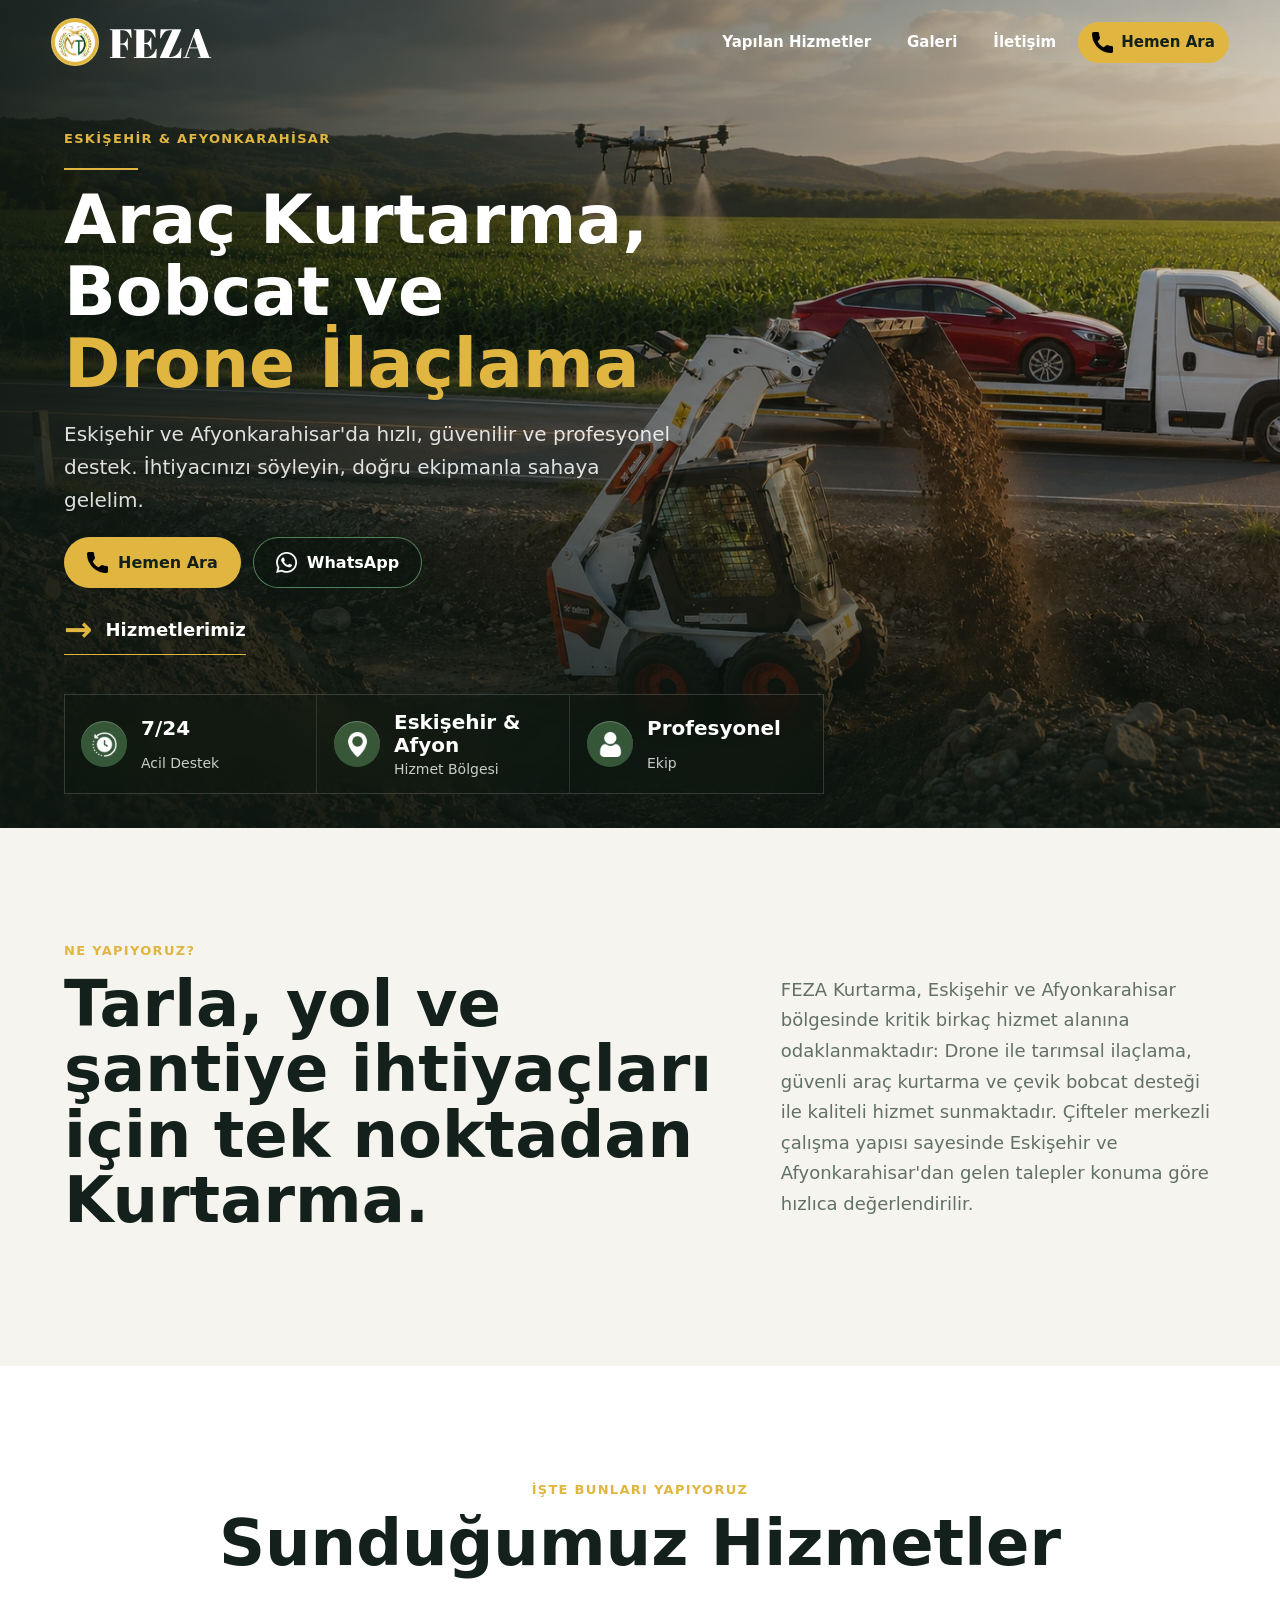
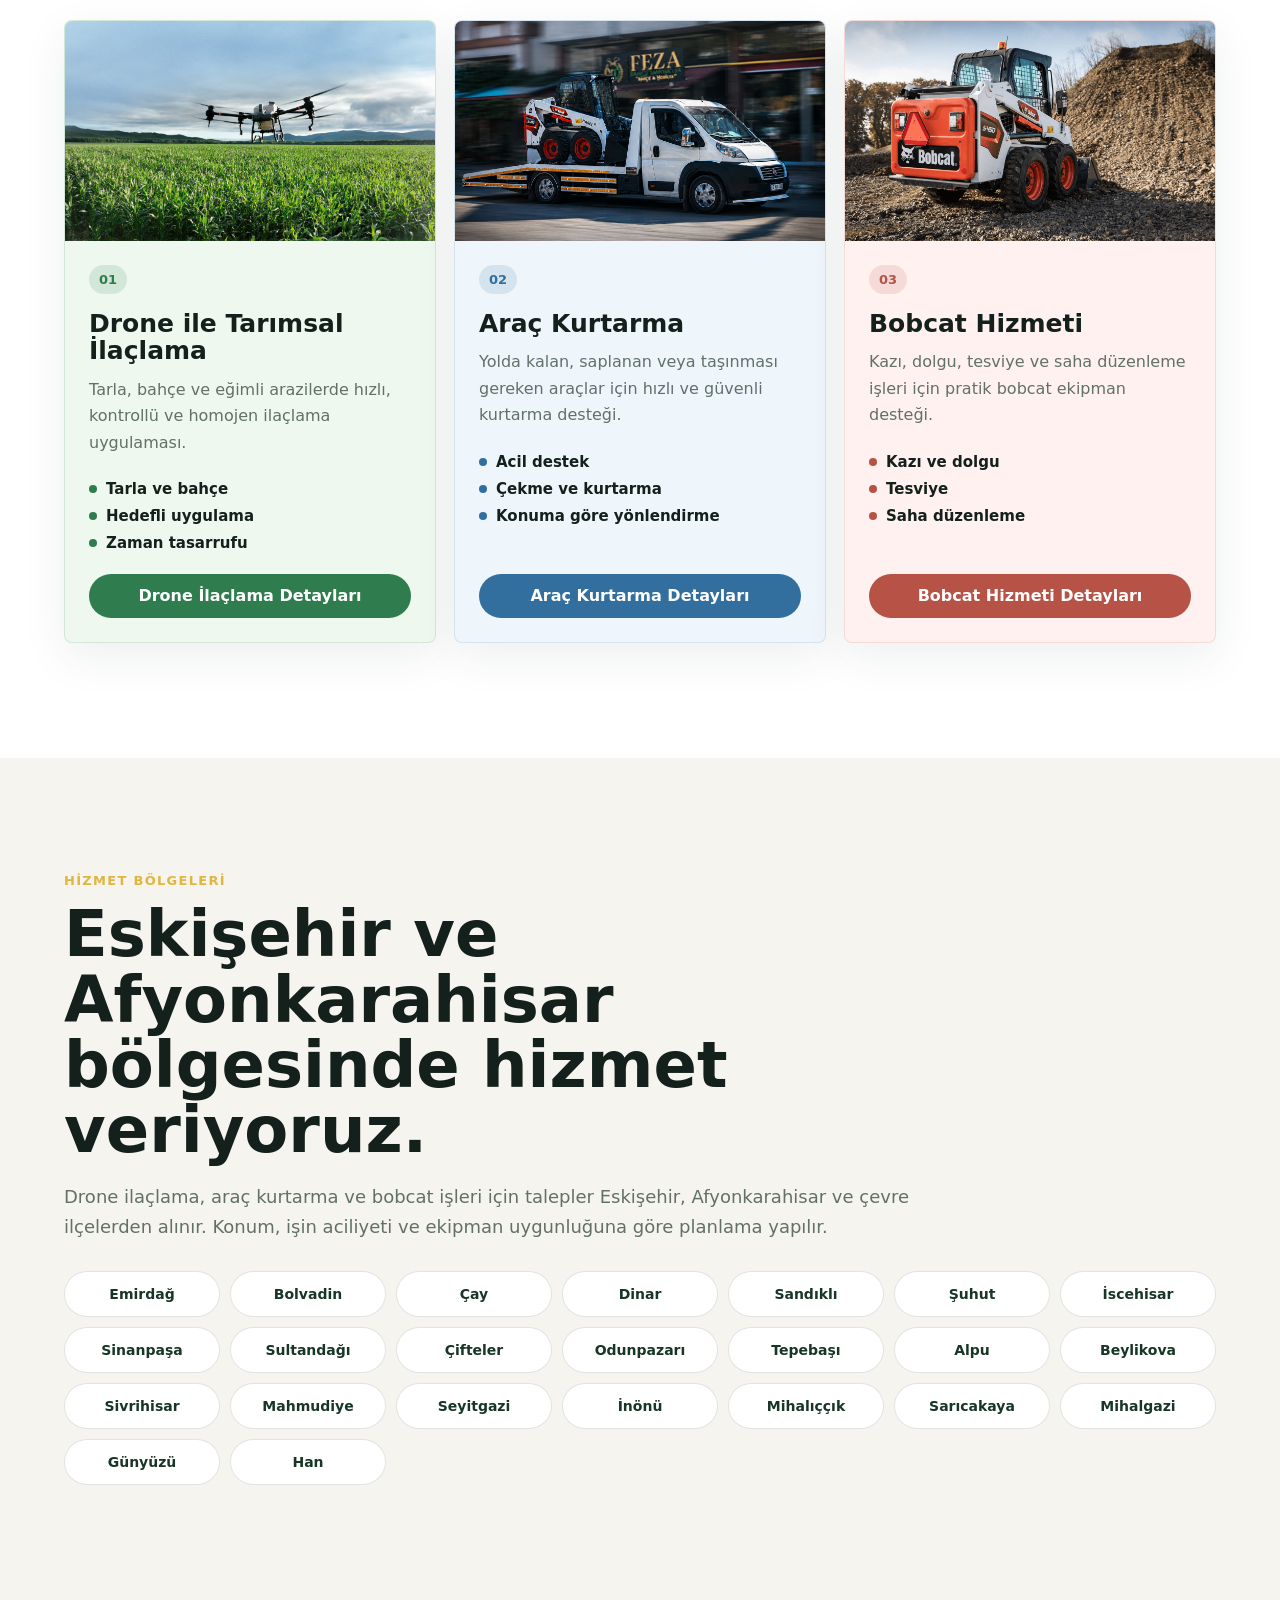
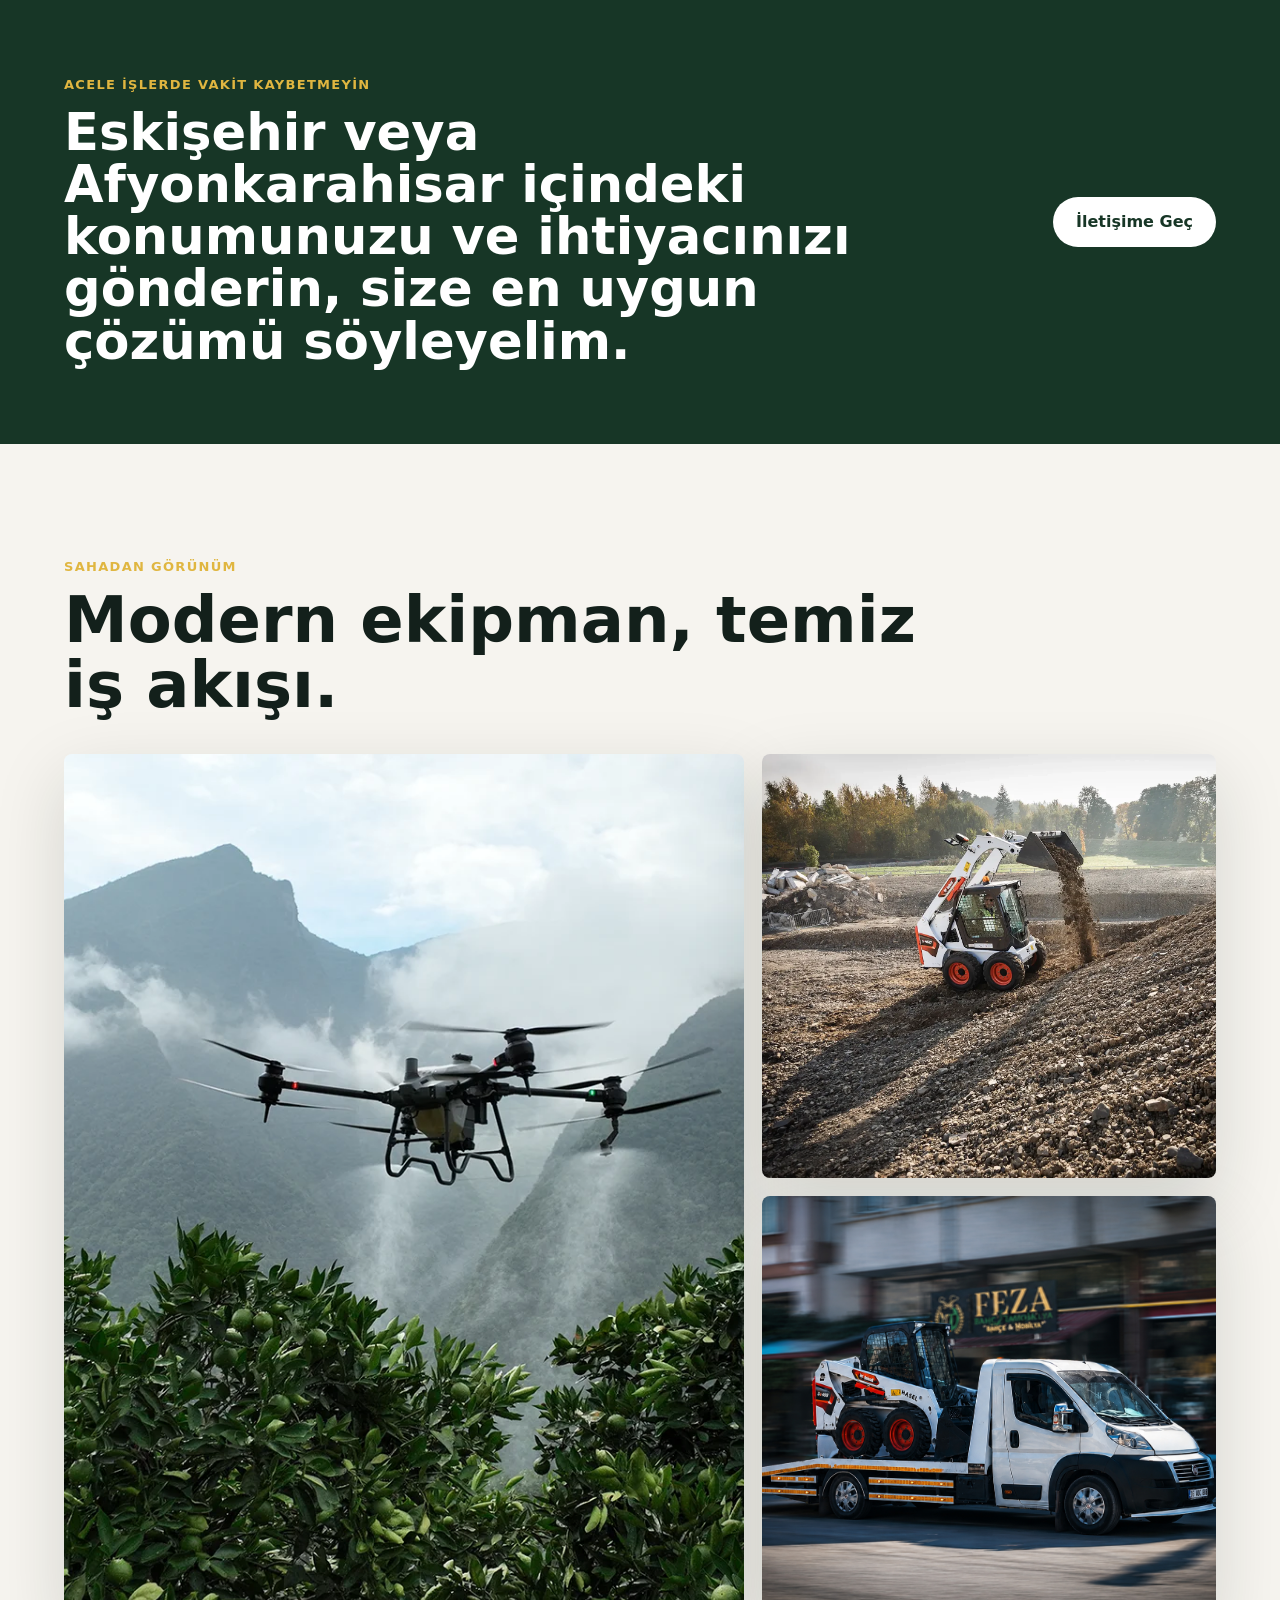
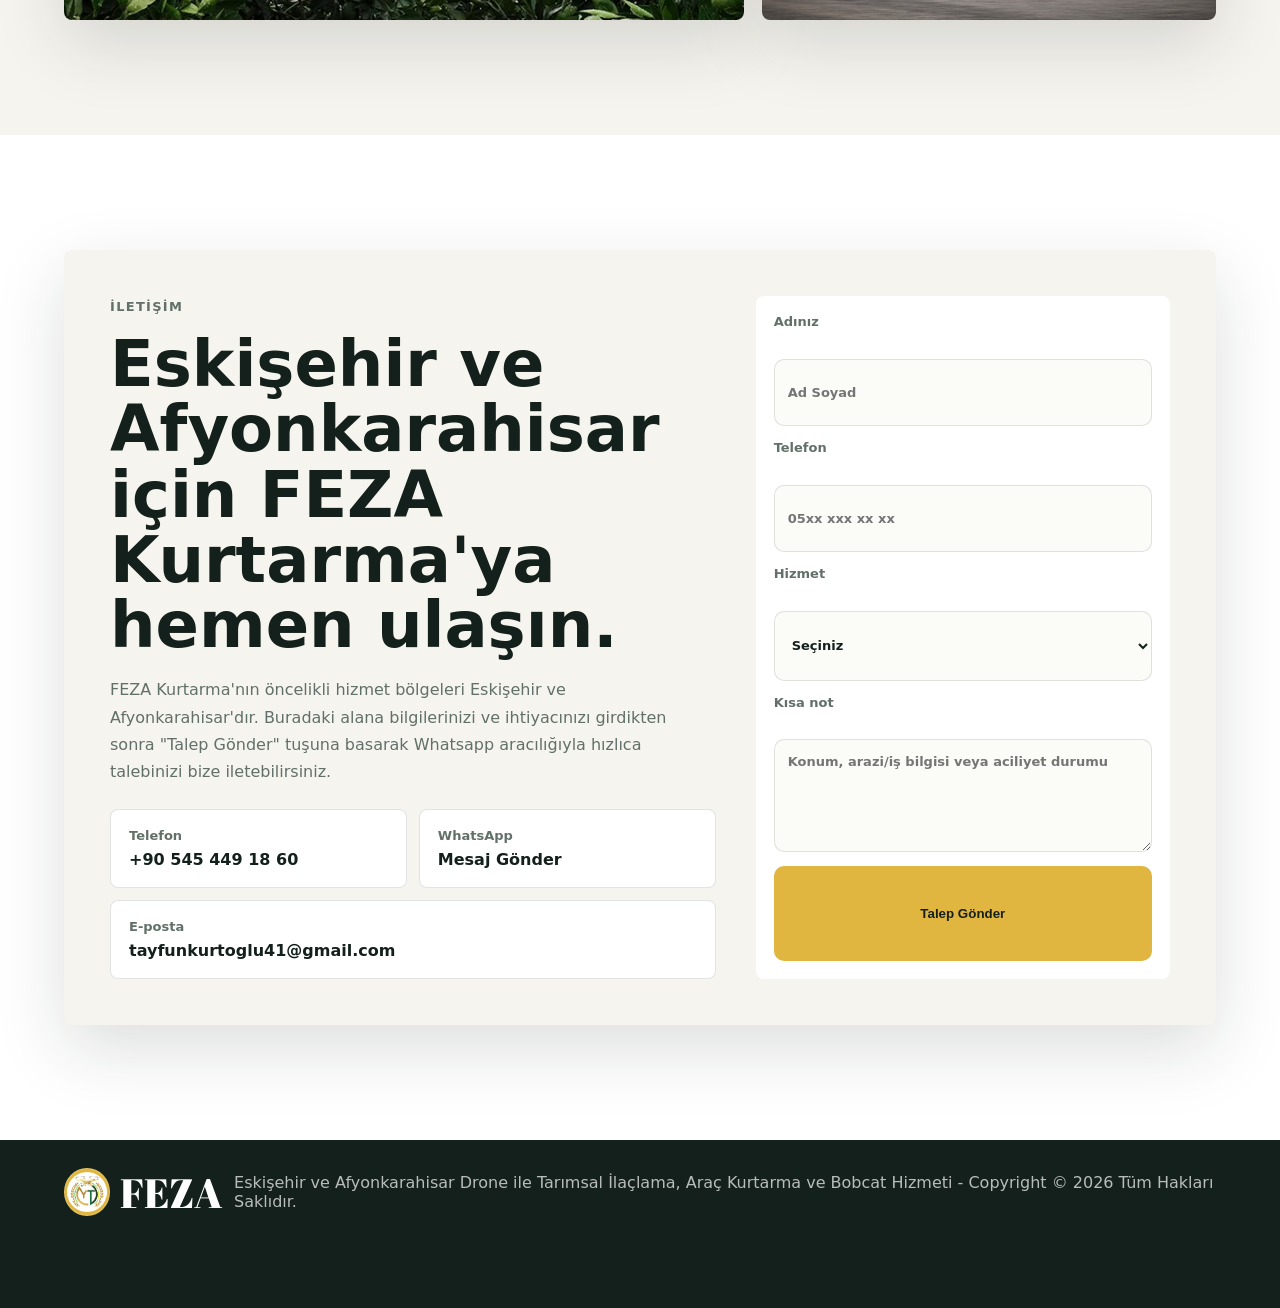
==== index.html @ f0cfa675 "V2" ====
<!DOCTYPE html>
<html lang="tr">
<head>
  <meta charset="UTF-8">
  <meta name="viewport" content="width=device-width, initial-scale=1.0">
  <meta name="description" content="FEZA Kurtarma; Eskişehir ve Afyonkarahisar bölgesinde drone ile tarımsal ilaçlama, araç kurtarma ve bobcat hizmeti sunar.">
  <meta name="keywords" content="Eskişehir drone ilaçlama, Afyonkarahisar drone ilaçlama, Eskişehir araç kurtarma, Afyonkarahisar araç kurtarma, Eskişehir bobcat, Afyonkarahisar bobcat, Çifteler drone ilaçlama, FEZA Kurtarma">
  <title>FEZA Kurtarma | Eskişehir ve Afyonkarahisar Drone İlaçlama, Araç Kurtarma, Bobcat</title>
  <link rel="canonical" href="https://fezakurtarma.com/">
  <meta property="og:type" content="website">
  <meta property="og:title" content="FEZA Kurtarma | Eskişehir ve Afyonkarahisar Hizmetleri">
  <meta property="og:description" content="Eskişehir ve Afyonkarahisar bölgesinde drone ile tarımsal ilaçlama, araç kurtarma ve bobcat hizmeti.">
  <meta property="og:url" content="https://fezakurtarma.com/">
  <meta property="og:image" content="https://fezakurtarma.com/assets/images/banner.webp">
  <meta name="twitter:card" content="summary_large_image">
  <script type="application/ld+json">
    {
      "@context": "https://schema.org",
      "@type": "LocalBusiness",
      "name": "FEZA Kurtarma",
      "url": "https://fezakurtarma.com/",
      "logo": "https://fezakurtarma.com/assets/logo.png",
      "image": "https://fezakurtarma.com/assets/images/banner.webp",
      "telephone": "+905454491860",
      "email": "tayfunkurtoglu41@gmail.com",
      "priceRange": "$$",
      "areaServed": [
        "Eskişehir",
        "Afyonkarahisar",
        "Çifteler",
        "Odunpazarı",
        "Tepebaşı",
        "Alpu",
        "Beylikova",
        "Sivrihisar",
        "Mahmudiye",
        "Seyitgazi",
        "İnönü",
        "Mihalıççık",
        "Sarıcakaya",
        "Mihalgazi",
        "Günyüzü",
        "Han",
        "Afyonkarahisar Merkez",
        "Emirdağ",
        "Bolvadin",
        "Çay",
        "Dinar",
        "Sandıklı",
        "Şuhut",
        "İscehisar",
        "Sinanpaşa",
        "Sultandağı"
      ],
      "address": {
        "@type": "PostalAddress",
        "addressLocality": "Çifteler",
        "addressRegion": "Eskişehir",
        "addressCountry": "TR"
      },
      "description": "Eskişehir, Afyonkarahisar ve çevre ilçelerde drone ile tarımsal ilaçlama, araç kurtarma ve bobcat hizmetleri.",
      "hasOfferCatalog": {
        "@type": "OfferCatalog",
        "name": "FEZA Kurtarma Hizmetleri",
        "itemListElement": [
          {
            "@type": "Offer",
            "itemOffered": {
              "@type": "Service",
              "name": "Eskişehir ve Afyonkarahisar Drone ile Tarımsal İlaçlama",
              "url": "https://fezakurtarma.com/drone-ile-tarimsal-ilaclama.html"
            }
          },
          {
            "@type": "Offer",
            "itemOffered": {
              "@type": "Service",
              "name": "Eskişehir ve Afyonkarahisar Araç Kurtarma",
              "url": "https://fezakurtarma.com/arac-kurtarma.html"
            }
          },
          {
            "@type": "Offer",
            "itemOffered": {
              "@type": "Service",
              "name": "Eskişehir ve Afyonkarahisar Bobcat Hizmeti",
              "url": "https://fezakurtarma.com/bobcat-hizmeti.html"
            }
          }
        ]
      }
    }
  </script>
  <link rel="icon" type="image/png" href="assets/logo.png">
  <link rel="apple-touch-icon" href="assets/logo.png">
  <link rel="stylesheet" href="styles.css">
</head>
<body>
  <header class="site-header" id="top">
    <a class="brand" href="#top" aria-label="FEZA Kurtarma ana sayfa">
      <img class="brand-logo" src="assets/logo.png" alt="FEZA Kurtarma logo">
      <span>FEZA</span>
    </a>

    <button class="nav-toggle" type="button" aria-label="Menüyü aç" aria-expanded="false">
      <span></span>
      <span></span>
    </button>

    <nav class="site-nav" aria-label="Ana menü">
      <a href="#hizmetler">Yapılan Hizmetler</a>
      <a href="#galeri">Galeri</a>
      <a href="#iletisim">İletişim</a>
      <a class="nav-call" href="tel:+905454491860"><img class="button-icon" src="assets/icons/phone-dark.png" alt="">Hemen Ara</a>
    </nav>
  </header>

  <main>
    <section class="hero">
      <div class="hero-media" aria-hidden="true">
        <picture>
          <source srcset="assets/images/banner-mobile.webp" media="(max-width: 820px)">
          <img src="assets/images/banner.webp" alt="" fetchpriority="high">
        </picture>
      </div>
      <div class="hero-overlay"></div>
      <div class="hero-content">
        <p class="eyebrow">Eskişehir & Afyonkarahisar</p>
        <h1>Araç Kurtarma, <br>Bobcat ve</br> <span class="hero-feza">Drone İlaçlama</span></h1>
        <p class="hero-copy">Eskişehir ve Afyonkarahisar'da hızlı, güvenilir ve profesyonel destek. İhtiyacınızı söyleyin, doğru ekipmanla sahaya gelelim.</p>
        <div class="hero-actions">
          <a class="button primary" href="tel:+905454491860"><img class="button-icon" src="assets/icons/phone-dark.png" alt="">Hemen Ara</a>
          <a class="button whatsapp" href="https://wa.me/905454491860" target="_blank" rel="noopener"><img class="button-icon" src="assets/icons/whatsapp-light.png" alt="">WhatsApp</a>
        </div>
        <a class="hero-service-link" href="#hizmetler">Hizmetlerimiz</a>
      </div>
      <div class="hero-strip" aria-label="Öne çıkan bilgiler">
        <div>
          <span class="stat-icon"><img src="assets/icons/support-24-light.png" alt=""></span>
          <strong>7/24</strong>
          <span>Acil Destek</span>
        </div>
        <div>
          <span class="stat-icon"><img src="assets/icons/location-pin-light.png" alt=""></span>
          <strong>Eskişehir & Afyon</strong>
          <span>Hizmet Bölgesi</span>
        </div>
        <div>
          <span class="stat-icon"><img src="assets/icons/team-light.png" alt=""></span>
          <strong>Profesyonel</strong>
          <span>Ekip</span>
        </div>
      </div>
    </section>

    <section class="intro section-pad">
      <div class="section-heading">
        <p class="eyebrow">Ne yapıyoruz?</p>
        <h2>Tarla, yol ve şantiye ihtiyaçları için tek noktadan Kurtarma.</h2>
      </div>
      <p>FEZA Kurtarma, Eskişehir ve Afyonkarahisar bölgesinde kritik birkaç hizmet alanına odaklanmaktadır: Drone ile tarımsal ilaçlama, güvenli araç kurtarma ve çevik bobcat desteği ile kaliteli hizmet sunmaktadır. Çifteler merkezli çalışma yapısı sayesinde Eskişehir ve Afyonkarahisar'dan gelen talepler konuma göre hızlıca değerlendirilir.</p>
    </section>

    <section class="services section-pad" id="hizmetler">
      <div class="section-heading centered">
        <p class="eyebrow">İşte Bunları Yapıyoruz</p>
        <h2>Sunduğumuz Hizmetler</h2>
      </div>

      <div class="service-grid">
        <a class="service-card service-card--drone reveal" href="drone-ile-tarimsal-ilaclama.html">
          <img src="assets/images/Drone-1.jpeg" alt="Eskişehir drone ile tarımsal ilaçlama hizmeti" loading="lazy">
          <div class="service-content">
            <span class="service-number">01</span>
            <h3>Drone ile Tarımsal İlaçlama</h3>
            <p>Tarla, bahçe ve eğimli arazilerde hızlı, kontrollü ve homojen ilaçlama uygulaması.</p>
            <div class="service-points">
              <span>Tarla ve bahçe</span>
              <span>Hedefli uygulama</span>
              <span>Zaman tasarrufu</span>
            </div>
            <span class="service-link">Drone İlaçlama Detayları</span>
          </div>
        </a>

        <a class="service-card service-card--recovery reveal" href="arac-kurtarma.html">
          <img src="assets/images/arac-kurtarma-servisi.jpg" alt="Eskişehir araç kurtarma hizmeti" loading="lazy">
          <div class="service-content">
            <span class="service-number">02</span>
            <h3>Araç Kurtarma</h3>
            <p>Yolda kalan, saplanan veya taşınması gereken araçlar için hızlı ve güvenli kurtarma desteği.</p>
            <div class="service-points">
              <span>Acil destek</span>
              <span>Çekme ve kurtarma</span>
              <span>Konuma göre yönlendirme</span>
            </div>
            <span class="service-link">Araç Kurtarma Detayları</span>
          </div>
        </a>

        <a class="service-card service-card--bobcat reveal" href="bobcat-hizmeti.html">
          <img src="assets/images/bobcat-1.webp" alt="Eskişehir bobcat hizmeti" loading="lazy">
          <div class="service-content">
            <span class="service-number">03</span>
            <h3>Bobcat Hizmeti</h3>
            <p>Kazı, dolgu, tesviye ve saha düzenleme işleri için pratik bobcat ekipman desteği.</p>
            <div class="service-points">
              <span>Kazı ve dolgu</span>
              <span>Tesviye</span>
              <span>Saha düzenleme</span>
            </div>
            <span class="service-link">Bobcat Hizmeti Detayları</span>
          </div>
        </a>
      </div>
    </section>

    <section class="districts section-pad" id="hizmet-bolgesi">
      <div class="section-heading">
        <p class="eyebrow">Hizmet Bölgeleri</p>
        <h2>Eskişehir ve Afyonkarahisar bölgesinde hizmet veriyoruz.</h2>
      </div>
      <p class="districts-copy">Drone ilaçlama, araç kurtarma ve bobcat işleri için talepler Eskişehir, Afyonkarahisar ve çevre ilçelerden alınır. Konum, işin aciliyeti ve ekipman uygunluğuna göre planlama yapılır.</p>
      <div class="district-grid" aria-label="Eskişehir ve Afyonkarahisar hizmet verilen bölgeler">
        <span>Emirdağ</span>
        <span>Bolvadin</span>
        <span>Çay</span>
        <span>Dinar</span>
        <span>Sandıklı</span>
        <span>Şuhut</span>
        <span>İscehisar</span>
        <span>Sinanpaşa</span>
        <span>Sultandağı</span>
        <span>Çifteler</span>
        <span>Odunpazarı</span>
        <span>Tepebaşı</span>
        <span>Alpu</span>
        <span>Beylikova</span>
        <span>Sivrihisar</span>
        <span>Mahmudiye</span>
        <span>Seyitgazi</span>
        <span>İnönü</span>
        <span>Mihalıççık</span>
        <span>Sarıcakaya</span>
        <span>Mihalgazi</span>
        <span>Günyüzü</span>
        <span>Han</span>
      </div>
    </section>

    <section class="cta-band">
      <div>
        <p class="eyebrow">Acele işlerde vakit kaybetmeyin</p>
        <h2>Eskişehir veya Afyonkarahisar içindeki konumunuzu ve ihtiyacınızı gönderin, size en uygun çözümü söyleyelim.</h2>
      </div>
      <a class="button light" href="#iletisim">İletişime Geç</a>
    </section>

    <section class="gallery section-pad" id="galeri">
      <div class="section-heading">
        <p class="eyebrow">Sahadan görünüm</p>
        <h2>Modern ekipman, temiz iş akışı.</h2>
      </div>
      <div class="gallery-grid">
        <img class="tall reveal" src="assets/images/Drone-3.webp" alt="Eskişehir tarım alanında drone ile görüntüleme" loading="lazy">
        <img class="reveal" src="assets/images/bobcat-2.webp" alt="Eskişehir bobcat iş makinesi" loading="lazy">
        <img class="reveal" src="assets/images/arac-kurtarma-servisi.jpg" alt="Eskişehir araç kurtarma için güçlü Kurtarma aracı" loading="lazy">
      </div>
    </section>

    <section class="contact section-pad" id="iletisim">
      <div class="contact-card">
        <div class="contact-info">
          <p class="eyebrow">İletişim</p>
          <h2>Eskişehir ve Afyonkarahisar için FEZA Kurtarma'ya hemen ulaşın.</h2>
          <p>FEZA Kurtarma'nın öncelikli hizmet bölgeleri Eskişehir ve Afyonkarahisar'dır. Buradaki alana bilgilerinizi ve ihtiyacınızı girdikten sonra "Talep Gönder" tuşuna basarak Whatsapp aracılığıyla hızlıca talebinizi bize iletebilirsiniz.</p>
          <div class="contact-list">
            <a href="tel:+905454491860">
              <span>Telefon</span>
              +90 545 449 18 60
            </a>
            <a href="https://wa.me/905454491860" target="_blank" rel="noopener">
              <span>WhatsApp</span>
              Mesaj Gönder
            </a>
            <a href="mailto:tayfunkurtoglu41@gmail.com">
              <span>E-posta</span>
              tayfunkurtoglu41@gmail.com
            </a>
          </div>
        </div>

        <form class="quote-form" id="quoteForm">
          <label>
            Adınız
            <input type="text" name="name" placeholder="Ad Soyad" required>
          </label>
          <label>
            Telefon
            <input type="tel" name="phone" placeholder="05xx xxx xx xx" required>
          </label>
          <label>
            Hizmet
            <select name="service" required>
              <option value="">Seçiniz</option>
              <option>Drone ile tarımsal ilaçlama</option>
              <option>Araç kurtarma</option>
              <option>Bobcat hizmeti</option>
            </select>
          </label>
          <label>
            Kısa not
            <textarea name="message" rows="4" placeholder="Konum, arazi/iş bilgisi veya aciliyet durumu"></textarea>
          </label>
          <button class="button primary full" type="submit">Talep Gönder</button>
        </form>
      </div>
    </section>
  </main>

  <footer class="site-footer">
    <a class="brand" href="#top">
      <img class="brand-logo" src="assets/logo.png" alt="FEZA Kurtarma logo">
      <span>FEZA</span>
    </a>
    <p>Eskişehir ve Afyonkarahisar Drone ile Tarımsal İlaçlama, Araç Kurtarma ve Bobcat Hizmeti - Copyright © 2026 Tüm Hakları Saklıdır.</p>
  </footer>

  <div class="mobile-actions" aria-label="Hızlı iletişim">
    <a href="tel:+905454491860"><img class="button-icon" src="assets/icons/phone-dark.png" alt="">Ara</a>
    <a href="https://wa.me/905454491860" target="_blank" rel="noopener"><img class="button-icon" src="assets/icons/whatsapp-light.png" alt="">WhatsApp</a>
  </div>

  <script src="script.js"></script>
</body>
</html>
---- styles.css ----
@import url("https://fonts.googleapis.com/css2?family=Abril+Fatface&display=swap");

:root {
  --ink: #13201b;
  --muted: #617068;
  --paper: #f6f4ef;
  --surface: #ffffff;
  --field: #315a3d;
  --field-dark: #173626;
  --signal: #e0b640;
  --clay: #b25b3f;
  --line: rgba(19, 32, 27, 0.12);
  --shadow: 0 24px 70px rgba(18, 31, 26, 0.15);
}

* {
  box-sizing: border-box;
}

html {
  scroll-behavior: smooth;
}

body {
  margin: 0;
  font-family: Inter, ui-sans-serif, system-ui, -apple-system, BlinkMacSystemFont, "Segoe UI", sans-serif;
  color: var(--ink);
  background: var(--paper);
}

img {
  display: block;
  max-width: 100%;
}

a {
  color: inherit;
  text-decoration: none;
}

.site-header {
  position: fixed;
  z-index: 20;
  top: 0;
  left: 0;
  right: 0;
  display: flex;
  align-items: center;
  justify-content: space-between;
  gap: 20px;
  padding: 18px clamp(18px, 4vw, 56px);
  color: #fff;
  transition: background 0.25s ease, box-shadow 0.25s ease, padding 0.25s ease;
}

.site-header.scrolled {
  padding-block: 12px;
  background: rgba(19, 32, 27, 0.92);
  box-shadow: 0 12px 40px rgba(0, 0, 0, 0.18);
  backdrop-filter: blur(16px);
}

.brand {
  display: inline-flex;
  align-items: center;
  gap: 10px;
  letter-spacing: 0;
}

.brand > span {
  font-family: "Abril Fatface", Georgia, serif;
  font-size: clamp(41px, 2.2vw, 30px);
  font-weight: 400;
  line-height: 1;
}

.brand-logo {
  display: block;
  width: 48px;
  height: 48px;
  border: 1px solid rgba(255, 255, 255, 0.18);
  border-radius: 50%;
  background: var(--signal);
  object-fit: contain;
  padding: 1px;
}

.site-nav {
  display: flex;
  align-items: center;
  gap: 8px;
}

.site-nav a {
  padding: 10px 14px;
  border-radius: 999px;
  font-size: 15px;
  font-weight: 700;
}

.site-nav a:hover {
  background: rgba(255, 255, 255, 0.16);
}

.nav-call {
  display: inline-flex;
  align-items: center;
  gap: 8px;
  background: var(--signal);
  color: var(--ink);
}

.nav-toggle {
  display: none;
  width: 44px;
  height: 44px;
  border: 0;
  border-radius: 50%;
  background: rgba(255, 255, 255, 0.16);
  color: #fff;
}

.nav-toggle span {
  display: block;
  width: 18px;
  height: 2px;
  margin: 5px auto;
  background: currentColor;
}

.hero {
  position: relative;
  min-height: 92vh;
  display: grid;
  align-items: end;
  padding: 120px clamp(18px, 5vw, 72px) 34px;
  overflow: hidden;
  color: #fff;
}

.hero-media,
.hero-overlay {
  position: absolute;
  inset: 0;
}

.hero-media picture,
.hero-media img {
  width: 100%;
  height: 100%;
}

.hero-media picture {
  display: block;
}

.hero-media img {
  object-fit: cover;
}

.hero-overlay {
  background:
    linear-gradient(90deg, rgba(12, 22, 17, 0.88), rgba(12, 22, 17, 0.42) 54%, rgba(12, 22, 17, 0.18)),
    linear-gradient(0deg, rgba(12, 22, 17, 0.75), transparent 48%);
}

.hero-content {
  position: relative;
  z-index: 2;
  max-width: 860px;
  padding-bottom: 28px;
}

.hero-content .eyebrow::after {
  content: "";
  display: block;
  width: 74px;
  height: 2px;
  margin-top: 22px;
  background: var(--signal);
}

.eyebrow {
  margin: 0 0 14px;
  color: var(--signal);
  font-size: 13px;
  font-weight: 900;
  letter-spacing: 0.1em;
  text-transform: uppercase;
}

h1,
h2,
h3,
p {
  margin-top: 0;
}

h1 {
  margin-bottom: 18px;
  font-size: clamp(36px, 5.6vw, 68px);
  line-height: 1.06;
  letter-spacing: 0;
}

.hero-feza {
  color: var(--signal);
}

h2 {
  margin-bottom: 18px;
  font-size: clamp(32px, 5vw, 64px);
  line-height: 1.02;
  letter-spacing: 0;
}

h3 {
  margin-bottom: 12px;
  font-size: 25px;
  line-height: 1.1;
}

.hero-copy {
  max-width: 620px;
  color: rgba(255, 255, 255, 0.86);
  font-size: clamp(17px, 1.8vw, 20px);
  line-height: 1.65;
}

.hero-actions,
.cta-band,
.contact-list,
.mobile-actions {
  display: flex;
  align-items: center;
  gap: 12px;
  flex-wrap: wrap;
}

.button {
  display: inline-flex;
  min-height: 50px;
  align-items: center;
  justify-content: center;
  gap: 10px;
  border: 1px solid transparent;
  border-radius: 999px;
  padding: 14px 22px;
  font-weight: 850;
  cursor: pointer;
}

.button-icon {
  width: 21px;
  height: 21px;
  flex: 0 0 auto;
  object-fit: contain;
}

.button.primary {
  background: var(--signal);
  color: var(--ink);
}

.button.ghost {
  border-color: rgba(255, 255, 255, 0.34);
  color: #fff;
}

.button.whatsapp {
  border-color: rgba(106, 166, 111, 0.75);
  background: rgba(8, 18, 14, 0.34);
  color: #fff;
}

.hero-service-link {
  display: inline-flex;
  align-items: center;
  gap: 13px;
  width: max-content;
  margin-top: 24px;
  padding-bottom: 8px;
  border-bottom: 1px solid var(--signal);
  color: #fff;
  font-size: 18px;
  font-weight: 750;
}

.hero-service-link::before {
  content: "→";
  color: var(--signal);
  font-size: 34px;
  line-height: 1;
}

.hero-service-link::after {
  content: none;
}

.button.light {
  background: #fff;
  color: var(--field-dark);
}

.button.full {
  width: 100%;
  border-radius: 10px;
}

.hero-strip {
  position: relative;
  z-index: 2;
  display: grid;
  grid-template-columns: repeat(3, minmax(0, 1fr));
  gap: 1px;
  max-width: 760px;
  background: rgba(10, 18, 15, 0.24);
  border: 1px solid rgba(255, 255, 255, 0.16);
  backdrop-filter: blur(16px) saturate(130%);
  -webkit-backdrop-filter: blur(16px) saturate(130%);
}

.hero-strip div {
  display: grid;
  grid-template-columns: auto 1fr;
  gap: 4px 14px;
  align-items: center;
  padding: 16px;
  background: rgba(13, 26, 20, 0.12);
  border-right: 1px solid rgba(255, 255, 255, 0.12);
}

.hero-strip div:last-child {
  border-right: 0;
}

.stat-icon {
  grid-row: span 2;
  display: grid;
  width: 46px;
  height: 46px;
  place-items: center;
  border-radius: 50%;
  background: rgba(75, 120, 76, 0.66);
  color: #fff;
  box-shadow: inset 0 1px 0 rgba(255, 255, 255, 0.24);
}

.stat-icon img {
  width: 25px;
  height: 25px;
  object-fit: contain;
}

.hero-strip strong,
.hero-strip span:not(.stat-icon) {
  display: block;
}

.hero-strip strong {
  font-size: 20px;
  line-height: 1.15;
}

.hero-strip span:not(.stat-icon) {
  color: rgba(255, 255, 255, 0.78);
  font-size: 14px;
}

.section-pad {
  padding: clamp(66px, 9vw, 120px) clamp(18px, 5vw, 72px);
}

.section-heading {
  max-width: 860px;
}

.section-heading.centered {
  margin-inline: auto;
  text-align: center;
}

.intro {
  display: grid;
  grid-template-columns: minmax(0, 1.2fr) minmax(260px, 0.8fr);
  gap: clamp(30px, 5vw, 72px);
  align-items: center;
}

.intro > p {
  margin-bottom: 0;
  color: var(--muted);
  font-size: 18px;
  line-height: 1.7;
}

.services {
  background: #fff;
}

.service-grid {
  display: grid;
  grid-template-columns: repeat(3, minmax(0, 1fr));
  gap: 18px;
  margin-top: 44px;
}

.service-card {
  --card-bg: #f5f7f0;
  --card-accent: #315a3d;
  --card-accent-soft: rgba(49, 90, 61, 0.12);
  display: grid;
  grid-template-rows: 220px 1fr;
  overflow: hidden;
  border: 1px solid var(--card-accent-soft);
  border-radius: 8px;
  background: var(--card-bg);
  box-shadow: 0 14px 44px rgba(28, 45, 38, 0.08);
  transition: transform 0.2s ease, box-shadow 0.2s ease;
}

.service-card:hover {
  transform: translateY(-5px);
  box-shadow: 0 22px 58px rgba(28, 45, 38, 0.14);
}

.service-card--drone {
  --card-bg: #eef8ef;
  --card-accent: #2f7d4f;
  --card-accent-soft: rgba(47, 125, 79, 0.14);
}

.service-card--recovery {
  --card-bg: #eef6fb;
  --card-accent: #326f9f;
  --card-accent-soft: rgba(50, 111, 159, 0.14);
}

.service-card--bobcat {
  --card-bg: #fff1ef;
  --card-accent: #b65246;
  --card-accent-soft: rgba(182, 82, 70, 0.14);
}

.service-card img {
  width: 100%;
  height: 100%;
  object-fit: cover;
}

.service-content {
  display: flex;
  flex-direction: column;
  min-height: 100%;
  padding: 24px;
}

.service-number {
  width: max-content;
  margin-bottom: 16px;
  padding: 7px 10px;
  border-radius: 999px;
  background: var(--card-accent-soft);
  color: var(--card-accent);
  font-size: 13px;
  font-weight: 900;
}

.service-card p {
  color: var(--muted);
  line-height: 1.65;
}

.service-points {
  display: grid;
  gap: 9px;
  margin: 8px 0 22px;
}

.service-points span {
  display: flex;
  align-items: center;
  gap: 9px;
  color: var(--ink);
  font-size: 15px;
  font-weight: 750;
}

.service-points span::before {
  content: "";
  width: 8px;
  height: 8px;
  flex: 0 0 8px;
  border-radius: 50%;
  background: var(--card-accent);
}

.service-link {
  display: inline-flex;
  max-width: 100%;
  align-items: center;
  justify-content: center;
  margin-top: auto;
  padding: 12px 16px;
  border-radius: 999px;
  background: var(--card-accent);
  color: #fff;
  font-weight: 850;
  line-height: 1.25;
  text-align: center;
}

.districts {
  background: var(--paper);
}

.districts-copy {
  max-width: 920px;
  color: var(--muted);
  font-size: 18px;
  line-height: 1.7;
}

.district-grid {
  display: grid;
  grid-template-columns: repeat(7, minmax(0, 1fr));
  gap: 10px;
  margin-top: 28px;
}

.district-grid span {
  display: grid;
  min-height: 46px;
  place-items: center;
  border: 1px solid var(--line);
  border-radius: 999px;
  background: #fff;
  color: var(--field-dark);
  font-size: 14px;
  font-weight: 850;
  text-align: center;
}

.detail-page {
  background: #fff;
}

.detail-hero {
  position: relative;
  min-height: 62vh;
  display: grid;
  align-items: end;
  padding: 140px clamp(18px, 5vw, 72px) 64px;
  overflow: hidden;
  color: #fff;
}

.detail-hero img,
.detail-hero::after {
  position: absolute;
  inset: 0;
}

.detail-hero img {
  width: 100%;
  height: 100%;
  object-fit: cover;
}

.detail-hero::after {
  content: "";
  background:
    linear-gradient(90deg, rgba(12, 22, 17, 0.86), rgba(12, 22, 17, 0.38)),
    linear-gradient(0deg, rgba(12, 22, 17, 0.78), transparent 55%);
}

.detail-hero-content {
  position: relative;
  z-index: 1;
  max-width: 860px;
}

.detail-hero h1 {
  font-size: clamp(42px, 7vw, 92px);
}

.detail-hero p {
  max-width: 720px;
  color: rgba(255, 255, 255, 0.84);
  font-size: clamp(18px, 2.2vw, 23px);
  line-height: 1.55;
}

.detail-content {
  display: grid;
  grid-template-columns: minmax(0, 0.8fr) minmax(280px, 0.36fr);
  gap: clamp(28px, 5vw, 72px);
  max-width: 1180px;
  margin: 0 auto;
}

.detail-main {
  display: grid;
  gap: 26px;
}

.detail-block {
  padding-bottom: 24px;
  border-bottom: 1px solid var(--line);
}

.detail-block h2 {
  font-size: clamp(28px, 4vw, 46px);
}

.detail-block p,
.detail-block li {
  color: var(--muted);
  font-size: 17px;
  line-height: 1.75;
}

.detail-block ul {
  display: grid;
  gap: 10px;
  padding-left: 22px;
}

.detail-aside {
  height: max-content;
  padding: 24px;
  border-radius: 8px;
  background: var(--paper);
  box-shadow: var(--shadow);
}

.detail-aside h2 {
  font-size: 28px;
}

.detail-aside p {
  color: var(--muted);
  line-height: 1.65;
}

.cta-band {
  justify-content: space-between;
  padding: clamp(44px, 6vw, 78px) clamp(18px, 5vw, 72px);
  background: var(--field-dark);
  color: #fff;
}

.cta-band div {
  max-width: 820px;
}

.cta-band h2 {
  margin-bottom: 0;
  font-size: clamp(28px, 4vw, 52px);
}

.gallery-grid {
  display: grid;
  grid-template-columns: 1.2fr 0.8fr;
  grid-template-rows: repeat(2, minmax(220px, 1fr));
  gap: 18px;
  margin-top: 36px;
}

.gallery-grid img {
  width: 100%;
  height: 100%;
  min-height: 260px;
  object-fit: cover;
  border-radius: 8px;
  box-shadow: var(--shadow);
}

.gallery-grid .tall {
  grid-row: span 2;
}

.contact {
  background: #fff;
}

.contact-card {
  display: grid;
  grid-template-columns: minmax(0, 0.95fr) minmax(320px, 0.65fr);
  gap: 40px;
  max-width: 1180px;
  margin: 0 auto;
  padding: clamp(24px, 4vw, 46px);
  border-radius: 8px;
  background: var(--paper);
  box-shadow: var(--shadow);
}

.contact-info p {
  color: var(--muted);
  line-height: 1.7;
}

.contact-list {
  align-items: stretch;
  margin-top: 24px;
}

.contact-list a {
  flex: 1 1 180px;
  padding: 18px;
  border: 1px solid var(--line);
  border-radius: 8px;
  background: #fff;
  font-weight: 850;
}

.contact-list span {
  display: block;
  margin-bottom: 7px;
  color: var(--muted);
  font-size: 13px;
  font-weight: 800;
}

.quote-form {
  display: grid;
  gap: 14px;
  padding: 18px;
  border-radius: 8px;
  background: #fff;
}

.quote-form label {
  display: grid;
  gap: 7px;
  color: var(--muted);
  font-size: 13px;
  font-weight: 800;
}

.quote-form input,
.quote-form select,
.quote-form textarea {
  width: 100%;
  border: 1px solid var(--line);
  border-radius: 10px;
  padding: 14px 13px;
  color: var(--ink);
  background: #fbfbf8;
  font: inherit;
}

.quote-form textarea {
  resize: vertical;
}

.site-footer {
  display: flex;
  align-items: center;
  justify-content: space-between;
  gap: 20px;
  padding: 28px clamp(18px, 5vw, 72px) 92px;
  background: var(--ink);
  color: #fff;
}

.site-footer p {
  margin: 0;
  color: rgba(255, 255, 255, 0.7);
}

.mobile-actions {
  display: none;
}

.reveal {
  opacity: 0;
  transform: translateY(20px);
  transition: opacity 0.55s ease, transform 0.55s ease;
}

.reveal.visible {
  opacity: 1;
  transform: translateY(0);
}

@media (max-width: 820px) {
  body {
    padding-bottom: 68px;
  }

  .site-header {
    padding: 14px 18px;
  }

  .nav-toggle {
    display: block;
  }

  .site-nav {
    position: absolute;
    top: 68px;
    left: 18px;
    right: 18px;
    display: none;
    padding: 12px;
    border-radius: 8px;
    background: rgba(19, 32, 27, 0.96);
    box-shadow: var(--shadow);
  }

  .site-nav.open {
    display: grid;
  }

  .site-nav a {
    border-radius: 8px;
  }

  .hero {
    min-height: 88vh;
    padding: 104px 18px 18px;
  }

  .hero-overlay {
    background:
      linear-gradient(0deg, rgba(12, 22, 17, 0.9), rgba(12, 22, 17, 0.26)),
      linear-gradient(90deg, rgba(12, 22, 17, 0.78), rgba(12, 22, 17, 0.28));
  }

  .hero-content {
    padding-bottom: 18px;
  }

  .hero-content h1 {
    margin-bottom: 24px;
    font-size: 36px;
    line-height: 1.12;
  }

  .hero-copy {
    max-width: 390px;
    font-size: 19px;
    line-height: 1.72;
  }

  .hero-actions {
    display: grid;
    align-items: stretch;
    justify-content: start;
    width: min(58vw, 220px);
    gap: 12px;
    margin-top: 28px;
  }

  .hero-actions .button {
    width: 100%;
    max-width: none;
    min-height: 52px;
    font-size: 17px;
  }

  .hero-service-link {
    margin-top: 24px;
  }

  .hero-strip {
    grid-template-columns: repeat(3, minmax(0, 1fr));
    width: 100%;
    max-width: none;
    margin-top: 26px;
  }

  .hero-strip div {
    grid-template-columns: 1fr;
    grid-template-rows: 42px minmax(38px, auto) auto;
    justify-items: center;
    gap: 8px;
    padding: 14px 8px;
    align-content: start;
    text-align: center;
  }

  .stat-icon {
    grid-row: auto;
    width: 42px;
    height: 42px;
  }

  .stat-icon img {
    width: 24px;
    height: 24px;
  }

  .hero-strip strong {
    font-size: 16px;
    min-height: 38px;
    display: flex;
    align-items: center;
    justify-content: center;
  }

  .hero-strip span {
    font-size: 13px;
  }

  .intro,
  .contact-card {
    grid-template-columns: 1fr;
  }

  .service-grid {
    grid-template-columns: 1fr;
  }

  .district-grid {
    grid-template-columns: repeat(2, minmax(0, 1fr));
  }

  .service-card {
    grid-template-rows: 210px 1fr;
  }

  .service-content {
    padding: 20px;
  }

  .gallery-grid {
    grid-template-columns: 1fr;
    grid-template-rows: none;
  }

  .detail-content {
    grid-template-columns: 1fr;
  }

  .detail-hero {
    min-height: 58vh;
    padding: 118px 18px 48px;
  }

  .gallery-grid .tall {
    grid-row: auto;
  }

  .cta-band {
    align-items: flex-start;
  }

  .site-footer {
    display: grid;
    padding-bottom: 100px;
  }

  .mobile-actions {
    position: fixed;
    z-index: 30;
    left: 12px;
    right: 12px;
    bottom: 12px;
    display: grid;
    grid-template-columns: 1fr 1fr;
    gap: 10px;
  }

  .mobile-actions a {
    display: inline-flex;
    align-items: center;
    justify-content: center;
    gap: 9px;
    min-height: 52px;
    border-radius: 999px;
    background: var(--signal);
    color: var(--ink);
    box-shadow: 0 16px 40px rgba(0, 0, 0, 0.22);
    font-weight: 900;
  }

  .mobile-actions a:last-child {
    background: var(--field);
    color: #fff;
  }
}

@media (max-width: 460px) {
  .section-pad {
    padding-block: 58px;
  }

  h1 {
    font-size: 44px;
  }

  h2 {
    font-size: 34px;
  }

  .hero-copy {
    font-size: 16px;
  }

  .contact-card {
    padding: 18px;
  }

  .district-grid {
    grid-template-columns: 1fr;
  }
}
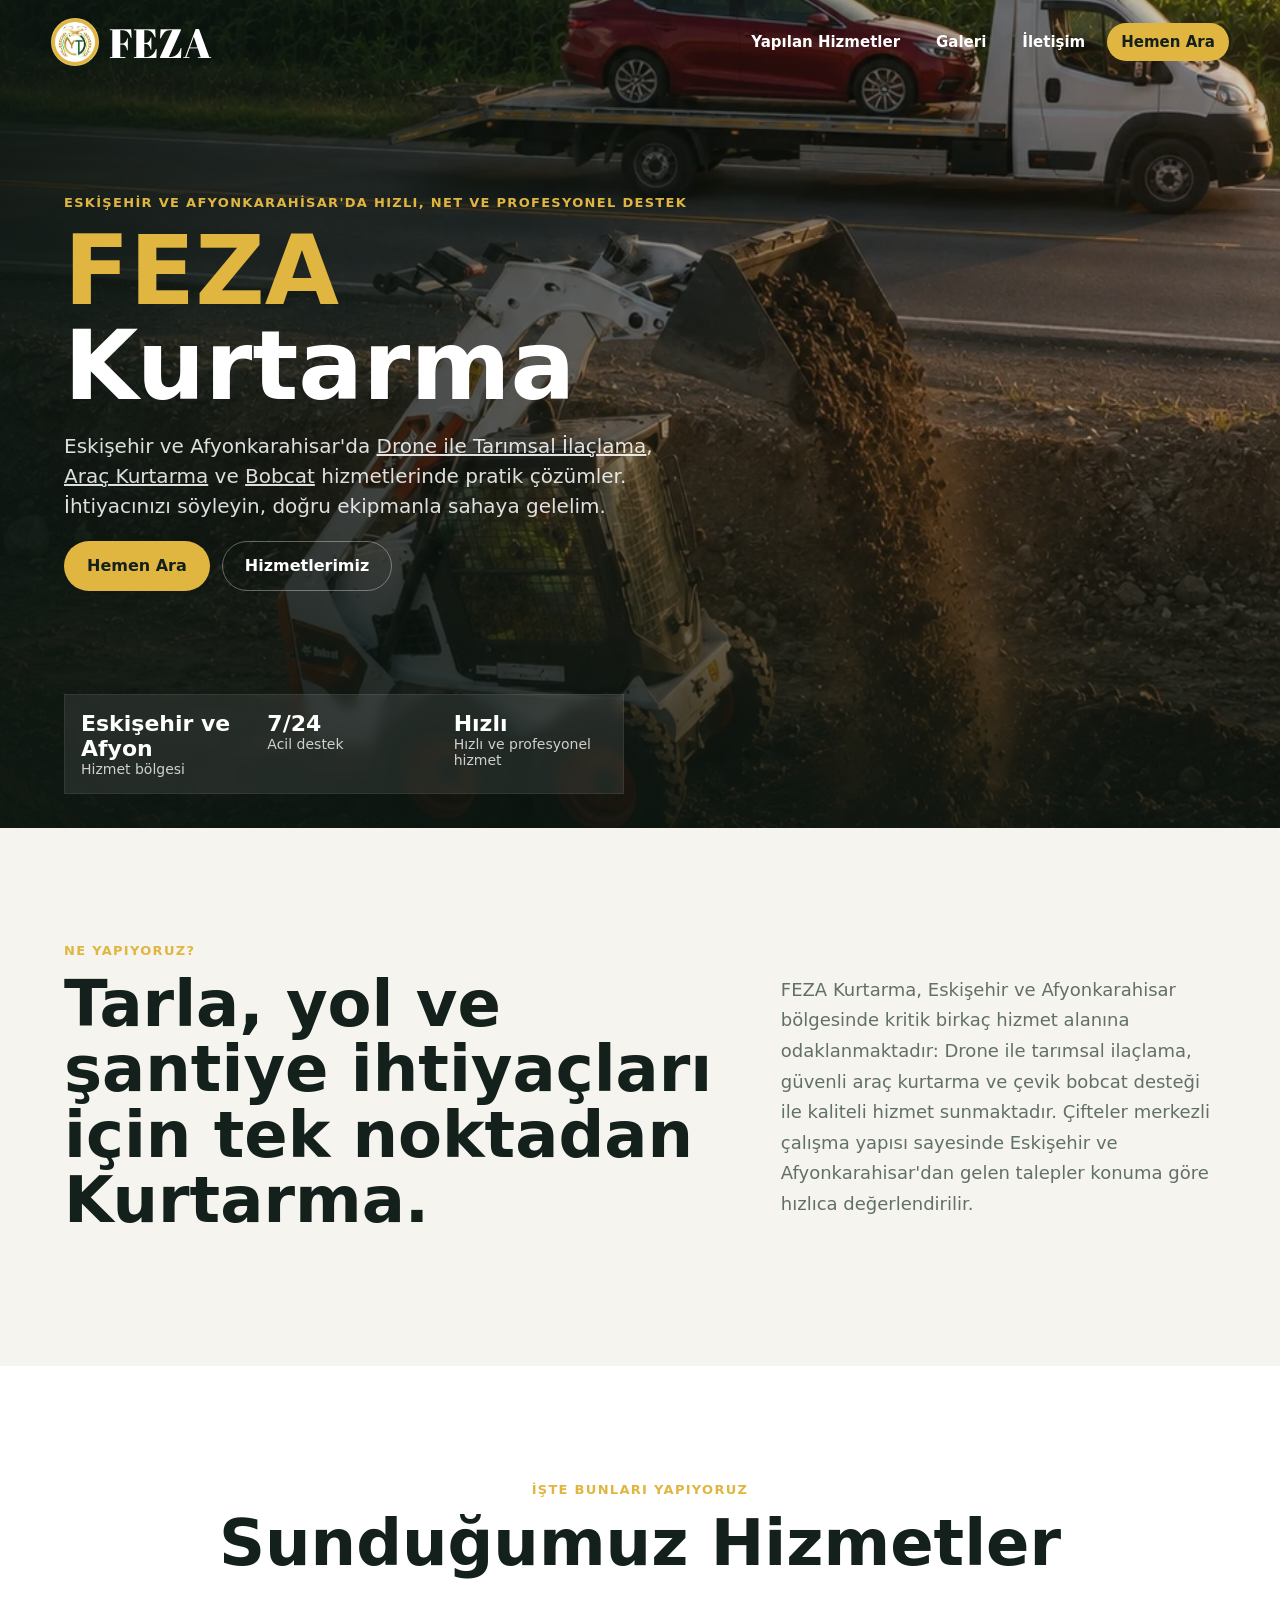
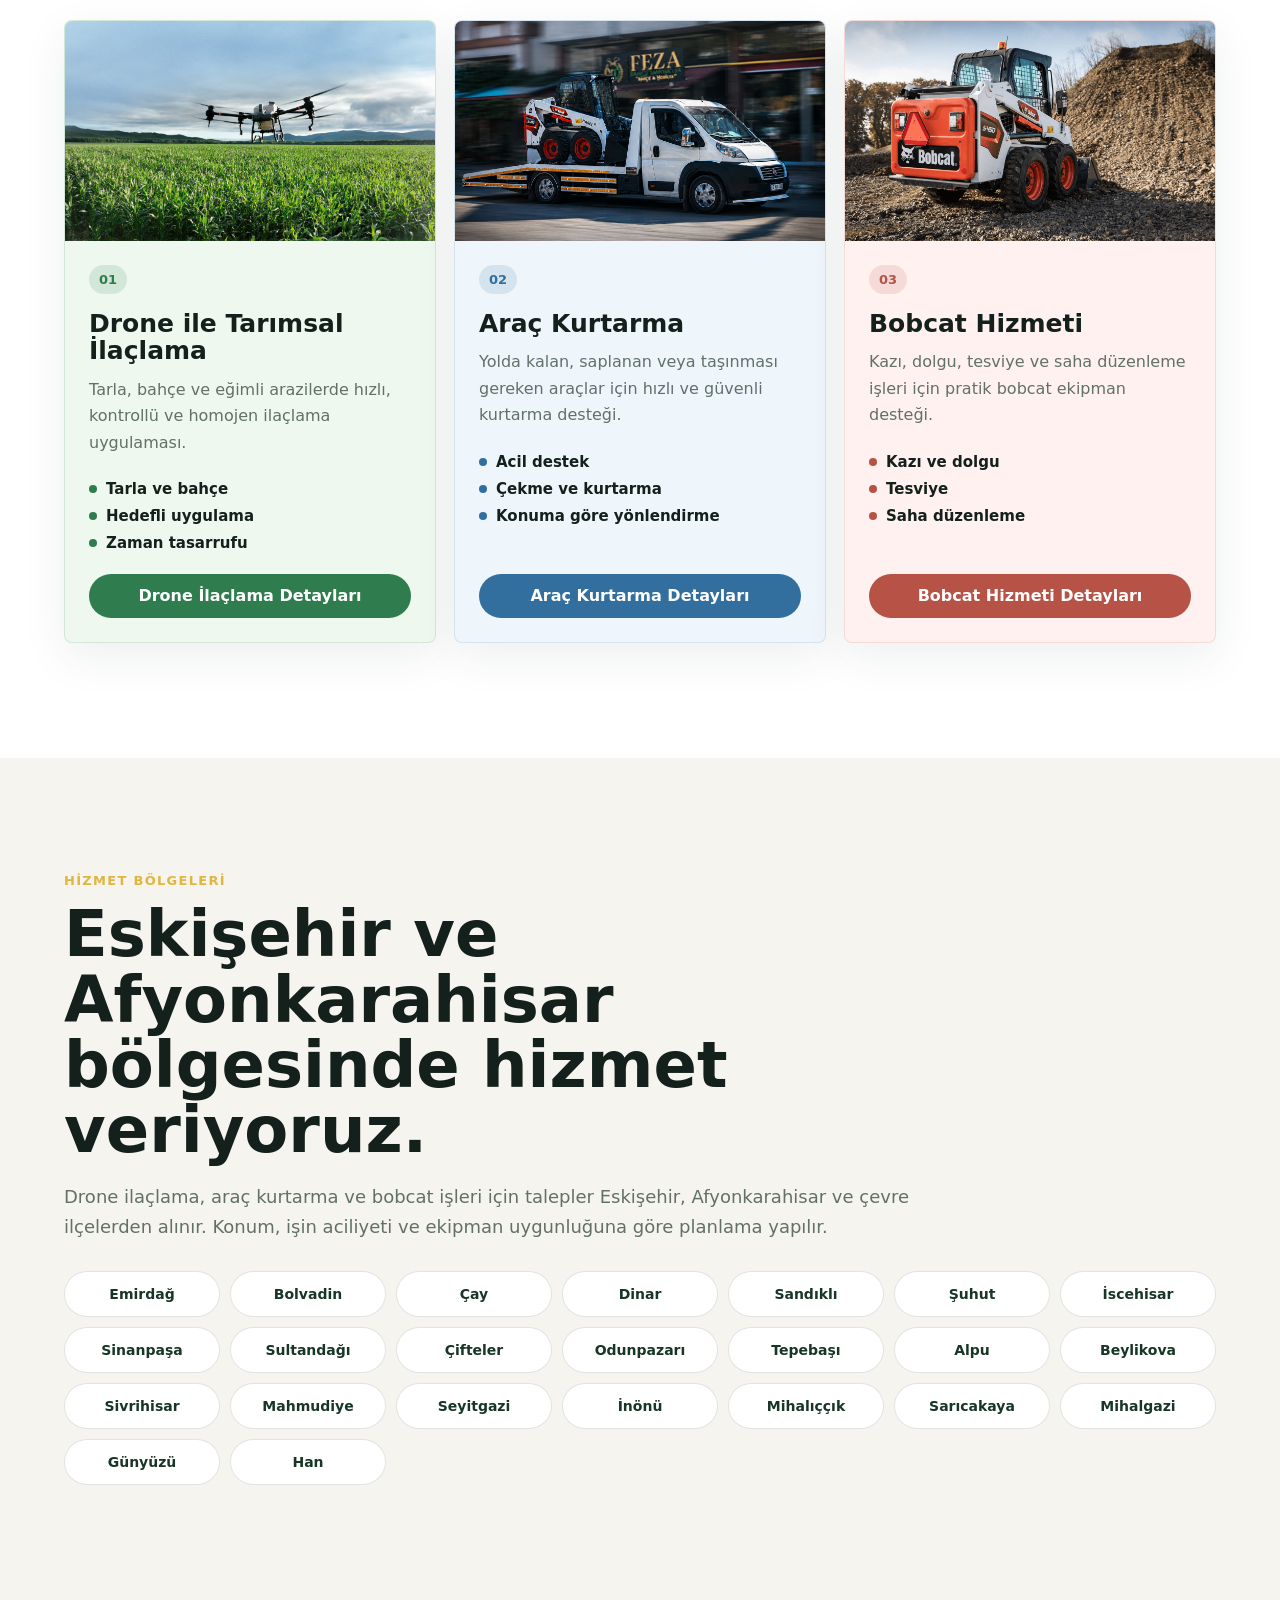
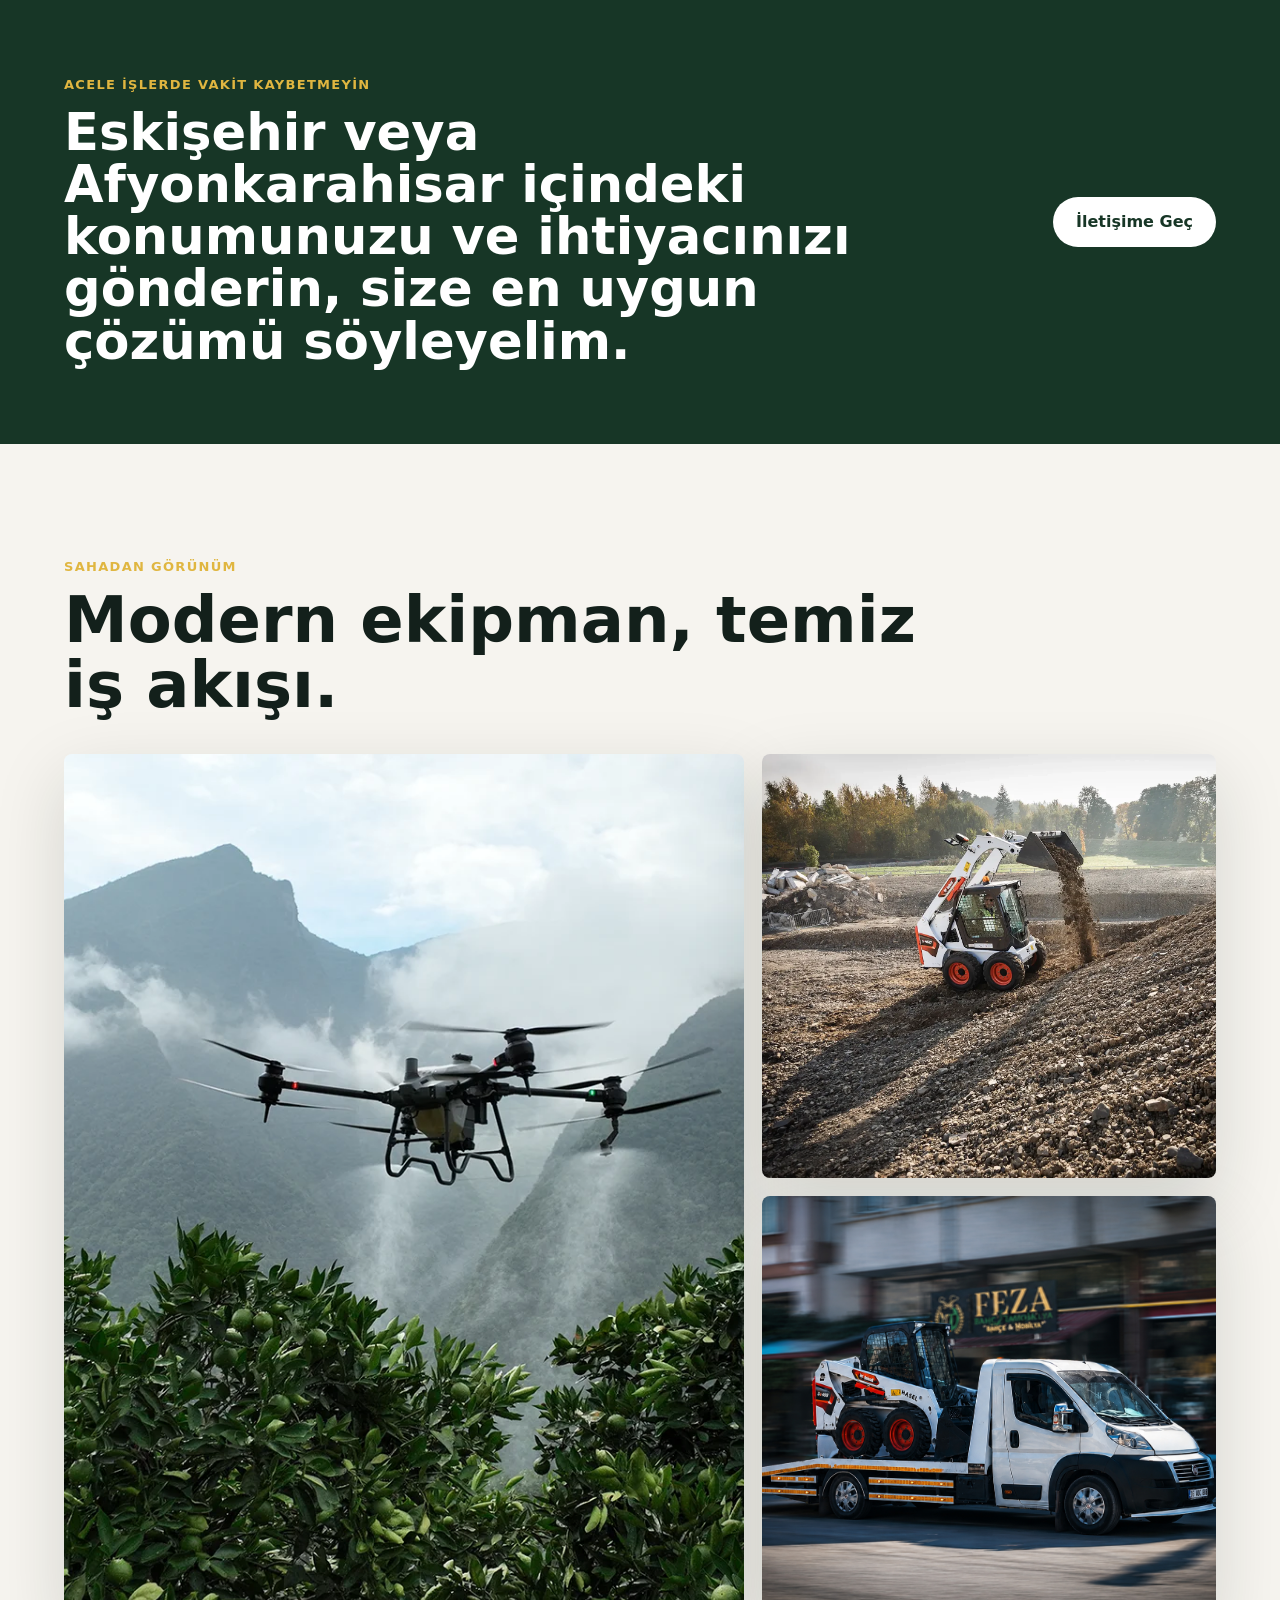
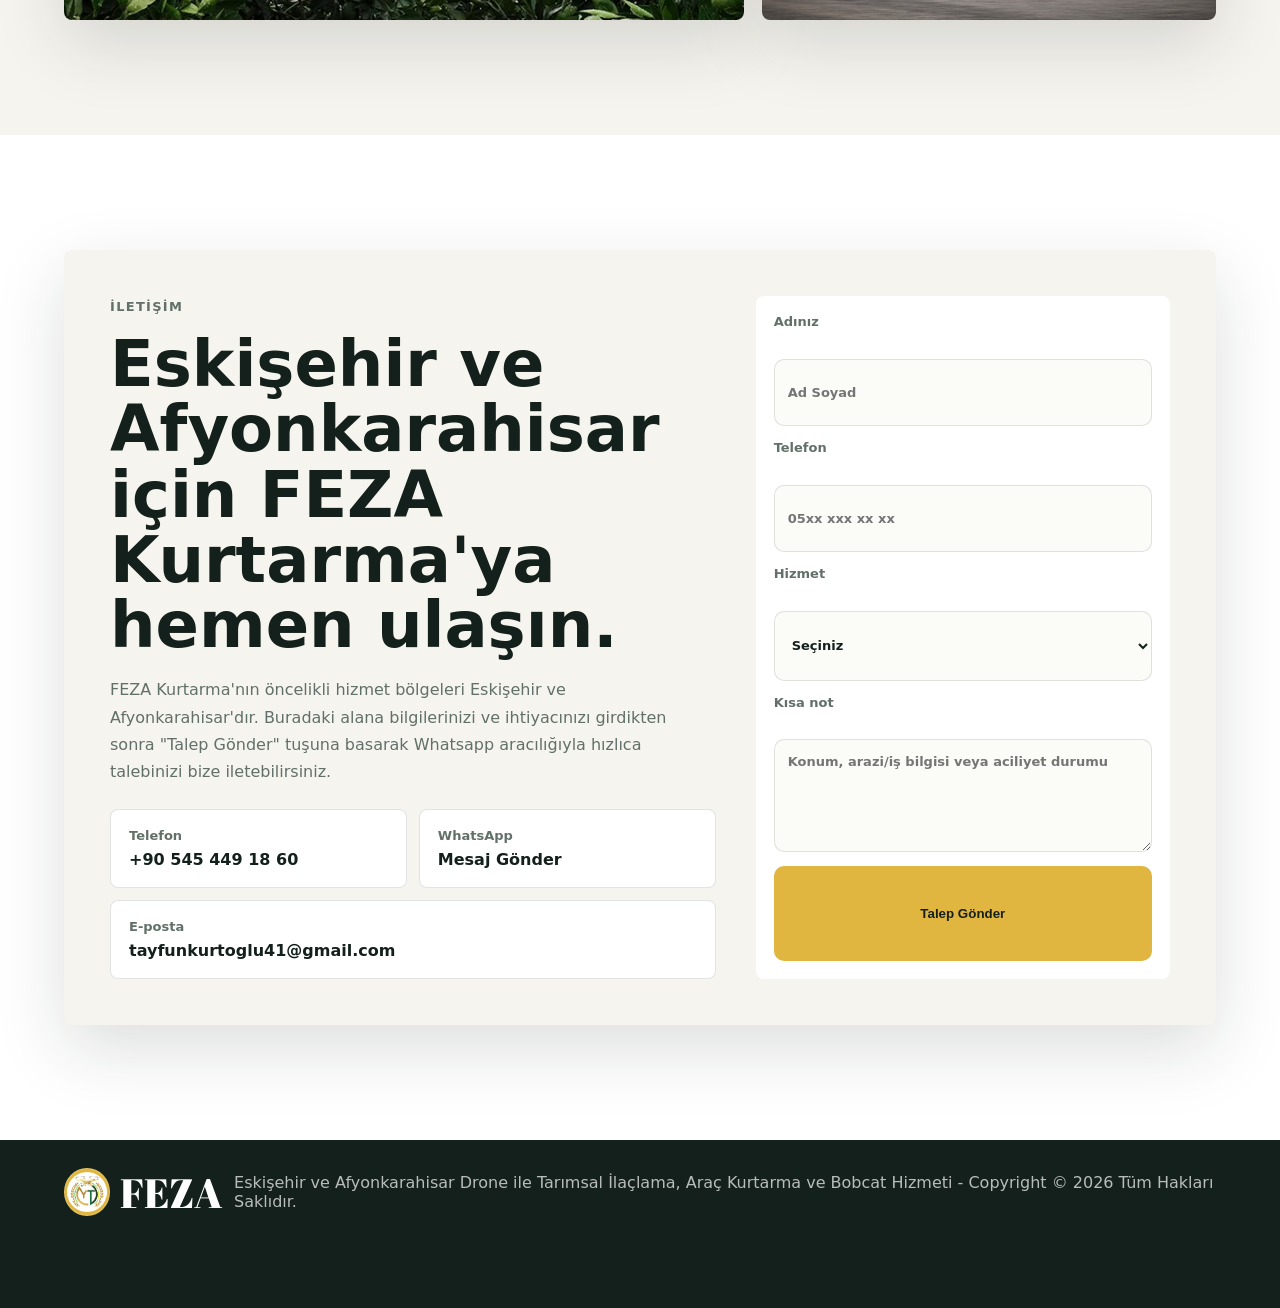
==== commit 6c9973b8: "Revert "V2" This reverts commit f0cfa675630606e8b9a17d997460f94450c01057." ====
--- a/index.html
+++ b/index.html
@@ -111,7 +111,7 @@
       <a href="#hizmetler">Yapılan Hizmetler</a>
       <a href="#galeri">Galeri</a>
       <a href="#iletisim">İletişim</a>
-      <a class="nav-call" href="tel:+905454491860"><img class="button-icon" src="assets/icons/phone-dark.png" alt="">Hemen Ara</a>
+      <a class="nav-call" href="tel:+905454491860">Hemen Ara</a>
     </nav>
   </header>
 
@@ -125,30 +125,26 @@
       </div>
       <div class="hero-overlay"></div>
       <div class="hero-content">
-        <p class="eyebrow">Eskişehir & Afyonkarahisar</p>
-        <h1>Araç Kurtarma, <br>Bobcat ve</br> <span class="hero-feza">Drone İlaçlama</span></h1>
-        <p class="hero-copy">Eskişehir ve Afyonkarahisar'da hızlı, güvenilir ve profesyonel destek. İhtiyacınızı söyleyin, doğru ekipmanla sahaya gelelim.</p>
+        <p class="eyebrow">Eskişehir ve Afyonkarahisar'da hızlı, net ve profesyonel destek</p>
+        <h1><span class="hero-feza">FEZA</span> Kurtarma</h1>
+        <p class="hero-copy">Eskişehir ve Afyonkarahisar'da <u>Drone ile Tarımsal İlaçlama</u>, <u>Araç Kurtarma</u> ve <u>Bobcat</u> hizmetlerinde pratik çözümler. İhtiyacınızı söyleyin, doğru ekipmanla sahaya gelelim.</p>
         <div class="hero-actions">
-          <a class="button primary" href="tel:+905454491860"><img class="button-icon" src="assets/icons/phone-dark.png" alt="">Hemen Ara</a>
-          <a class="button whatsapp" href="https://wa.me/905454491860" target="_blank" rel="noopener"><img class="button-icon" src="assets/icons/whatsapp-light.png" alt="">WhatsApp</a>
-        </div>
-        <a class="hero-service-link" href="#hizmetler">Hizmetlerimiz</a>
+          <a class="button primary" href="tel:+905454491860">Hemen Ara</a>
+          <a class="button ghost" href="#hizmetler">Hizmetlerimiz</a>
+        </div>
       </div>
       <div class="hero-strip" aria-label="Öne çıkan bilgiler">
         <div>
-          <span class="stat-icon"><img src="assets/icons/support-24-light.png" alt=""></span>
+          <strong>Eskişehir ve Afyon</strong>
+          <span>Hizmet bölgesi</span>
+        </div>
+        <div>
           <strong>7/24</strong>
-          <span>Acil Destek</span>
+          <span>Acil destek</span>
         </div>
         <div>
-          <span class="stat-icon"><img src="assets/icons/location-pin-light.png" alt=""></span>
-          <strong>Eskişehir & Afyon</strong>
-          <span>Hizmet Bölgesi</span>
-        </div>
-        <div>
-          <span class="stat-icon"><img src="assets/icons/team-light.png" alt=""></span>
-          <strong>Profesyonel</strong>
-          <span>Ekip</span>
+          <strong>Hızlı</strong>
+          <span>Hızlı ve profesyonel hizmet</span>
         </div>
       </div>
     </section>
@@ -327,8 +323,8 @@
   </footer>
 
   <div class="mobile-actions" aria-label="Hızlı iletişim">
-    <a href="tel:+905454491860"><img class="button-icon" src="assets/icons/phone-dark.png" alt="">Ara</a>
-    <a href="https://wa.me/905454491860" target="_blank" rel="noopener"><img class="button-icon" src="assets/icons/whatsapp-light.png" alt="">WhatsApp</a>
+    <a href="tel:+905454491860">Ara</a>
+    <a href="https://wa.me/905454491860" target="_blank" rel="noopener">WhatsApp</a>
   </div>
 
   <script src="script.js"></script>
--- a/styles.css
+++ b/styles.css
@@ -103,9 +103,6 @@
 }
 
 .nav-call {
-  display: inline-flex;
-  align-items: center;
-  gap: 8px;
   background: var(--signal);
   color: var(--ink);
 }
@@ -167,17 +164,8 @@
 .hero-content {
   position: relative;
   z-index: 2;
-  max-width: 860px;
+  max-width: 780px;
   padding-bottom: 28px;
-}
-
-.hero-content .eyebrow::after {
-  content: "";
-  display: block;
-  width: 74px;
-  height: 2px;
-  margin-top: 22px;
-  background: var(--signal);
 }
 
 .eyebrow {
@@ -198,8 +186,8 @@
 
 h1 {
   margin-bottom: 18px;
-  font-size: clamp(36px, 5.6vw, 68px);
-  line-height: 1.06;
+  font-size: clamp(44px, 8vw, 96px);
+  line-height: 0.98;
   letter-spacing: 0;
 }
 
@@ -224,7 +212,7 @@
   max-width: 620px;
   color: rgba(255, 255, 255, 0.86);
   font-size: clamp(17px, 1.8vw, 20px);
-  line-height: 1.65;
+  line-height: 1.5;
 }
 
 .hero-actions,
@@ -242,7 +230,6 @@
   min-height: 50px;
   align-items: center;
   justify-content: center;
-  gap: 10px;
   border: 1px solid transparent;
   border-radius: 999px;
   padding: 14px 22px;
@@ -250,13 +237,6 @@
   cursor: pointer;
 }
 
-.button-icon {
-  width: 21px;
-  height: 21px;
-  flex: 0 0 auto;
-  object-fit: contain;
-}
-
 .button.primary {
   background: var(--signal);
   color: var(--ink);
@@ -267,36 +247,6 @@
   color: #fff;
 }
 
-.button.whatsapp {
-  border-color: rgba(106, 166, 111, 0.75);
-  background: rgba(8, 18, 14, 0.34);
-  color: #fff;
-}
-
-.hero-service-link {
-  display: inline-flex;
-  align-items: center;
-  gap: 13px;
-  width: max-content;
-  margin-top: 24px;
-  padding-bottom: 8px;
-  border-bottom: 1px solid var(--signal);
-  color: #fff;
-  font-size: 18px;
-  font-weight: 750;
-}
-
-.hero-service-link::before {
-  content: "→";
-  color: var(--signal);
-  font-size: 34px;
-  line-height: 1;
-}
-
-.hero-service-link::after {
-  content: none;
-}
-
 .button.light {
   background: #fff;
   color: var(--field-dark);
@@ -313,56 +263,27 @@
   display: grid;
   grid-template-columns: repeat(3, minmax(0, 1fr));
   gap: 1px;
-  max-width: 760px;
-  background: rgba(10, 18, 15, 0.24);
-  border: 1px solid rgba(255, 255, 255, 0.16);
-  backdrop-filter: blur(16px) saturate(130%);
-  -webkit-backdrop-filter: blur(16px) saturate(130%);
+  max-width: 560px;
+  background: rgba(255, 255, 255, 0.086);
+  border: 1px solid rgba(255, 255, 255, 0.071);
+  backdrop-filter: blur(6px);
 }
 
 .hero-strip div {
-  display: grid;
-  grid-template-columns: auto 1fr;
-  gap: 4px 14px;
-  align-items: center;
   padding: 16px;
-  background: rgba(13, 26, 20, 0.12);
-  border-right: 1px solid rgba(255, 255, 255, 0.12);
-}
-
-.hero-strip div:last-child {
-  border-right: 0;
-}
-
-.stat-icon {
-  grid-row: span 2;
-  display: grid;
-  width: 46px;
-  height: 46px;
-  place-items: center;
-  border-radius: 50%;
-  background: rgba(75, 120, 76, 0.66);
-  color: #fff;
-  box-shadow: inset 0 1px 0 rgba(255, 255, 255, 0.24);
-}
-
-.stat-icon img {
-  width: 25px;
-  height: 25px;
-  object-fit: contain;
+  background: rgba(13, 26, 20, 0);
 }
 
 .hero-strip strong,
-.hero-strip span:not(.stat-icon) {
+.hero-strip span {
   display: block;
 }
 
 .hero-strip strong {
-  font-size: 20px;
-  line-height: 1.15;
-}
-
-.hero-strip span:not(.stat-icon) {
+  font-size: 22px;
+}
+
+.hero-strip span {
   color: rgba(255, 255, 255, 0.78);
   font-size: 14px;
 }
@@ -834,75 +755,16 @@
   }
 
   .hero-content h1 {
-    margin-bottom: 24px;
-    font-size: 36px;
-    line-height: 1.12;
-  }
-
-  .hero-copy {
-    max-width: 390px;
-    font-size: 19px;
-    line-height: 1.72;
-  }
-
-  .hero-actions {
-    display: grid;
-    align-items: stretch;
-    justify-content: start;
-    width: min(58vw, 220px);
-    gap: 12px;
-    margin-top: 28px;
+    margin-bottom: 30px;
   }
 
   .hero-actions .button {
+    flex: 1 1 160px;
+  }
+
+  .hero-strip {
+    grid-template-columns: 1fr;
     width: 100%;
-    max-width: none;
-    min-height: 52px;
-    font-size: 17px;
-  }
-
-  .hero-service-link {
-    margin-top: 24px;
-  }
-
-  .hero-strip {
-    grid-template-columns: repeat(3, minmax(0, 1fr));
-    width: 100%;
-    max-width: none;
-    margin-top: 26px;
-  }
-
-  .hero-strip div {
-    grid-template-columns: 1fr;
-    grid-template-rows: 42px minmax(38px, auto) auto;
-    justify-items: center;
-    gap: 8px;
-    padding: 14px 8px;
-    align-content: start;
-    text-align: center;
-  }
-
-  .stat-icon {
-    grid-row: auto;
-    width: 42px;
-    height: 42px;
-  }
-
-  .stat-icon img {
-    width: 24px;
-    height: 24px;
-  }
-
-  .hero-strip strong {
-    font-size: 16px;
-    min-height: 38px;
-    display: flex;
-    align-items: center;
-    justify-content: center;
-  }
-
-  .hero-strip span {
-    font-size: 13px;
   }
 
   .intro,
@@ -965,11 +827,9 @@
   }
 
   .mobile-actions a {
-    display: inline-flex;
-    align-items: center;
-    justify-content: center;
-    gap: 9px;
+    display: grid;
     min-height: 52px;
+    place-items: center;
     border-radius: 999px;
     background: var(--signal);
     color: var(--ink);
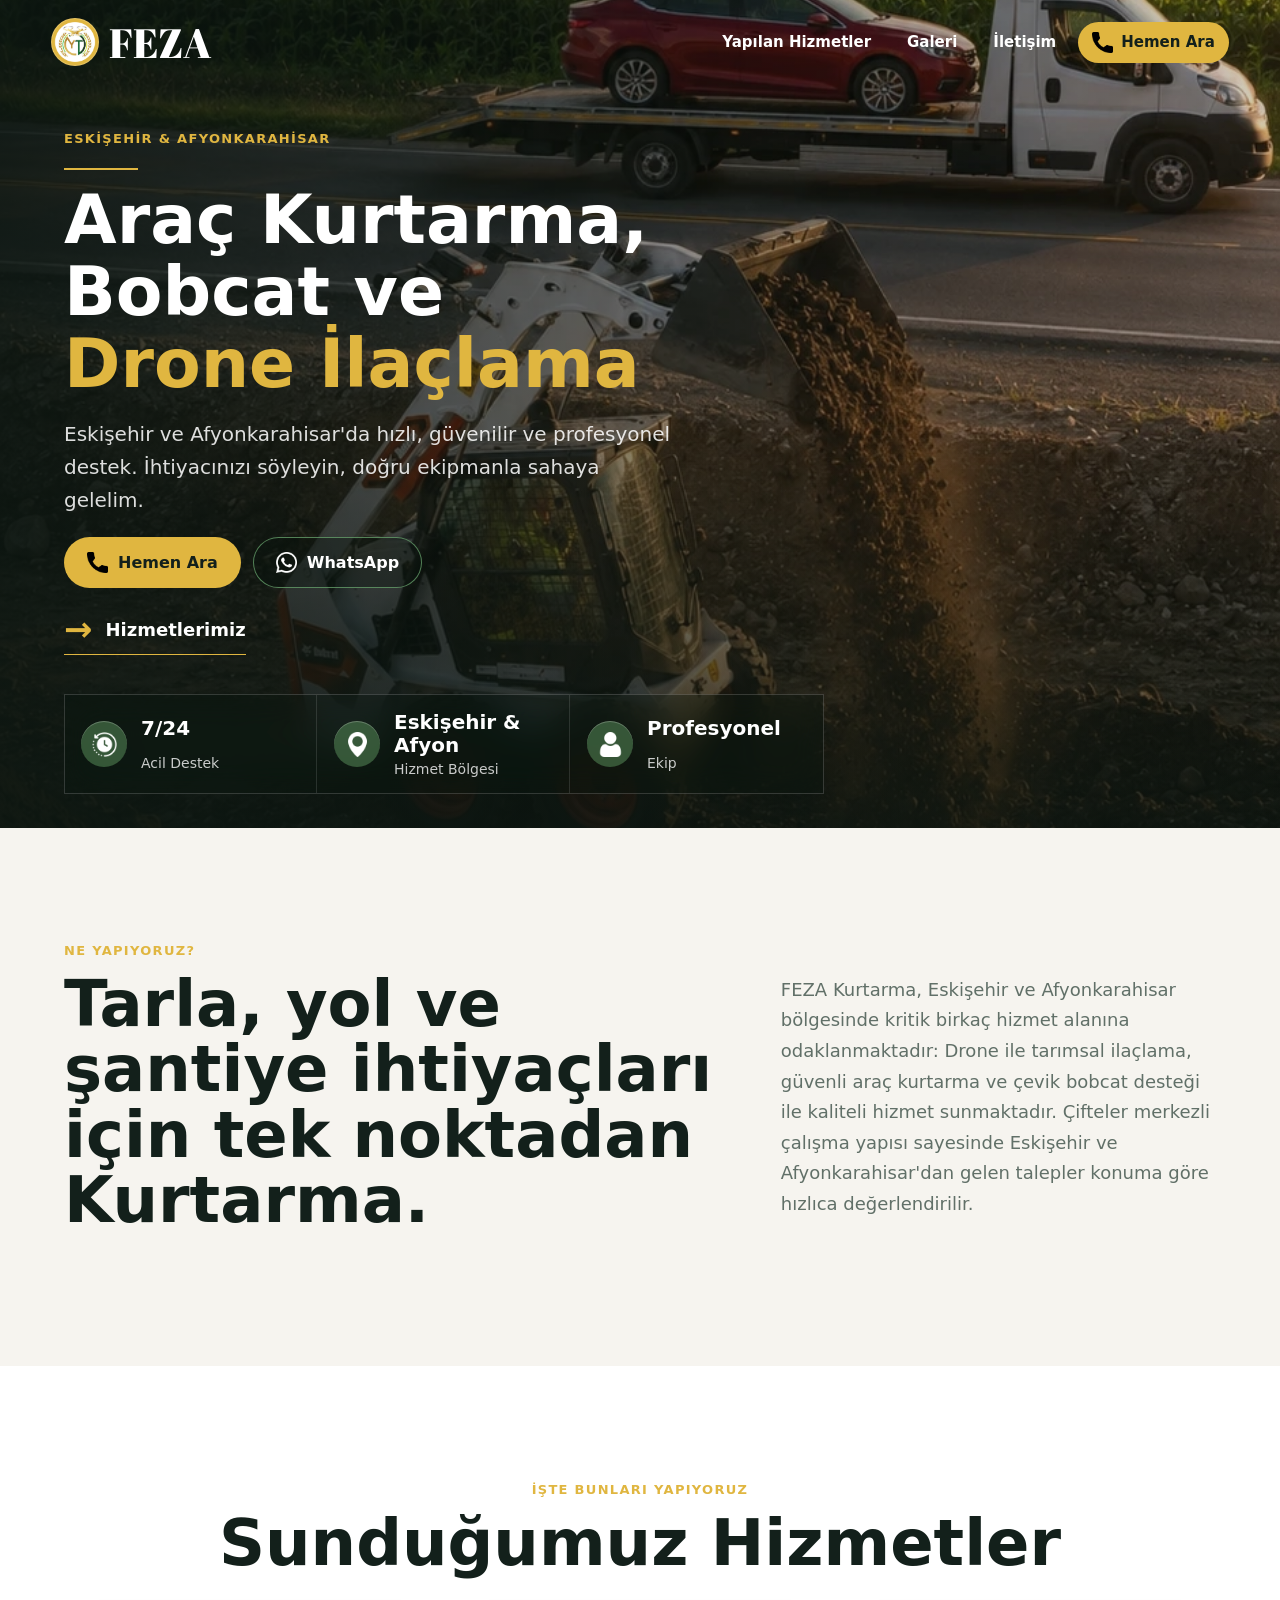
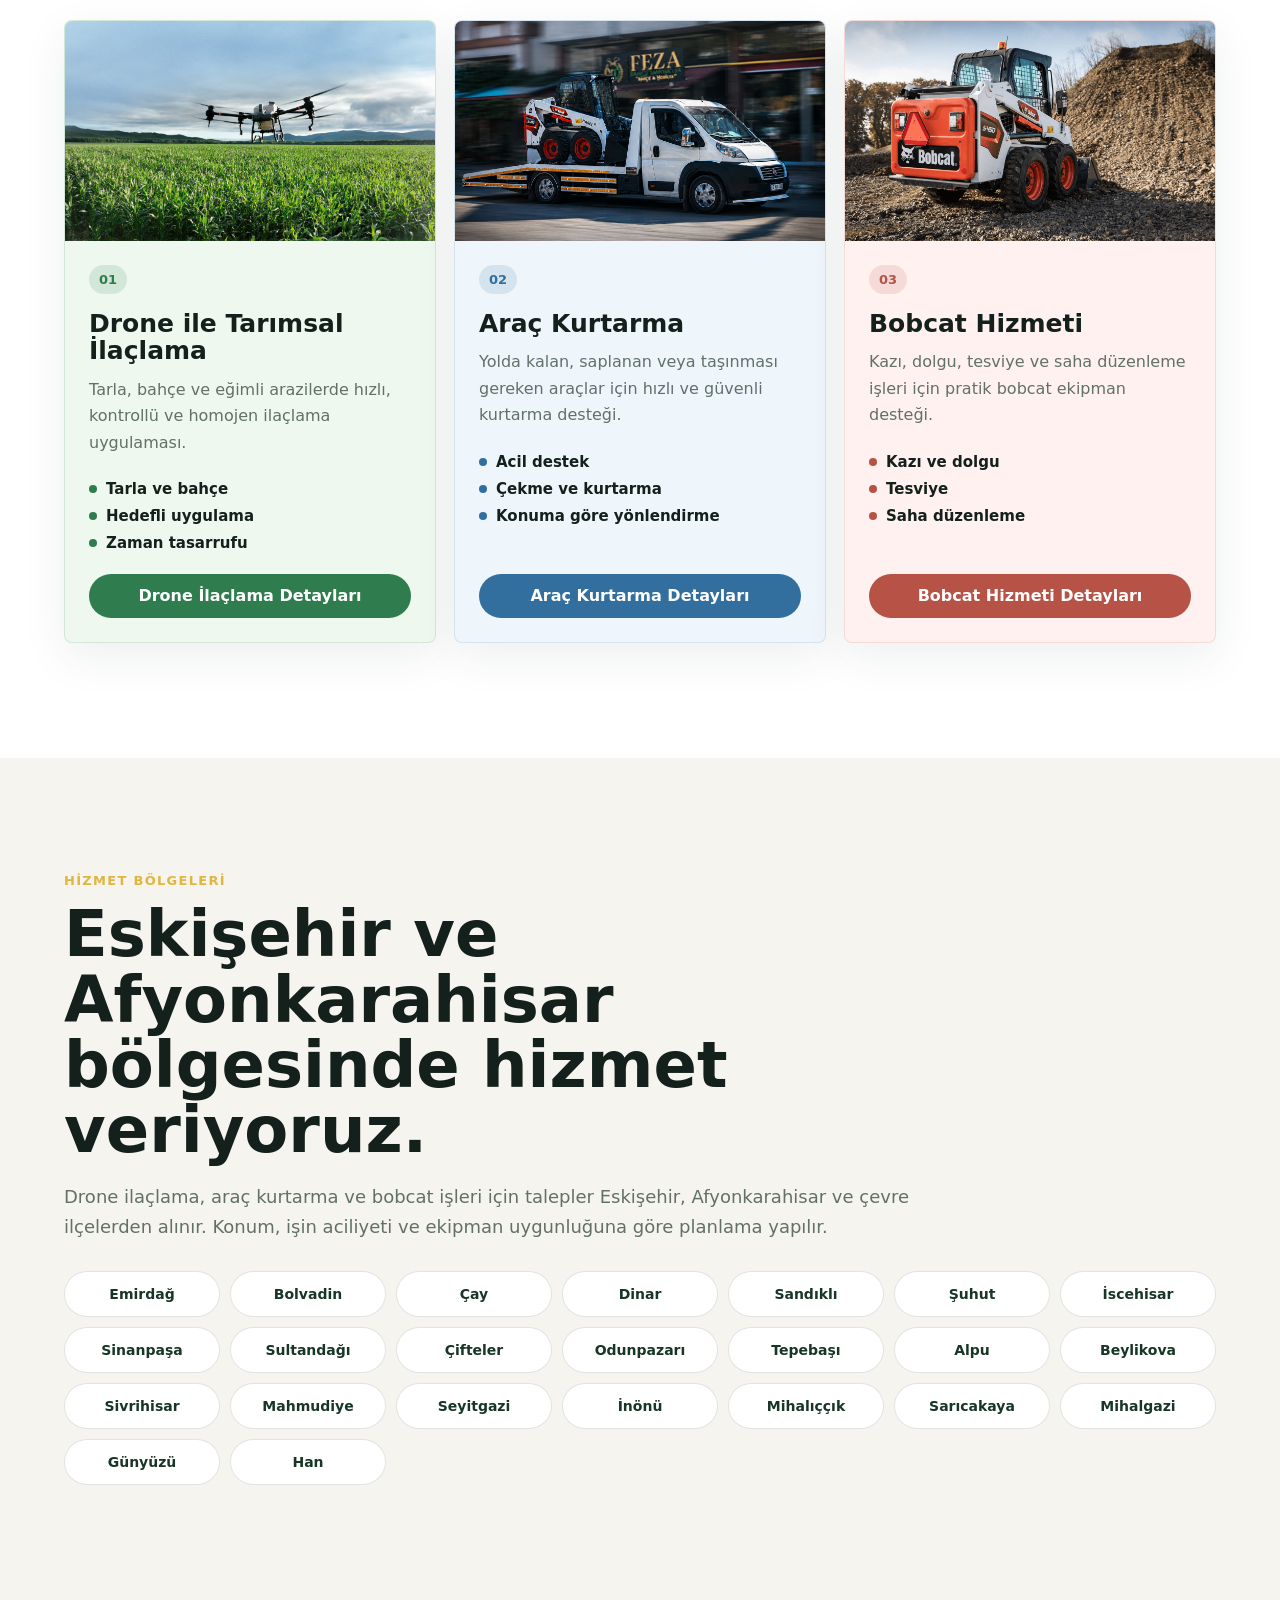
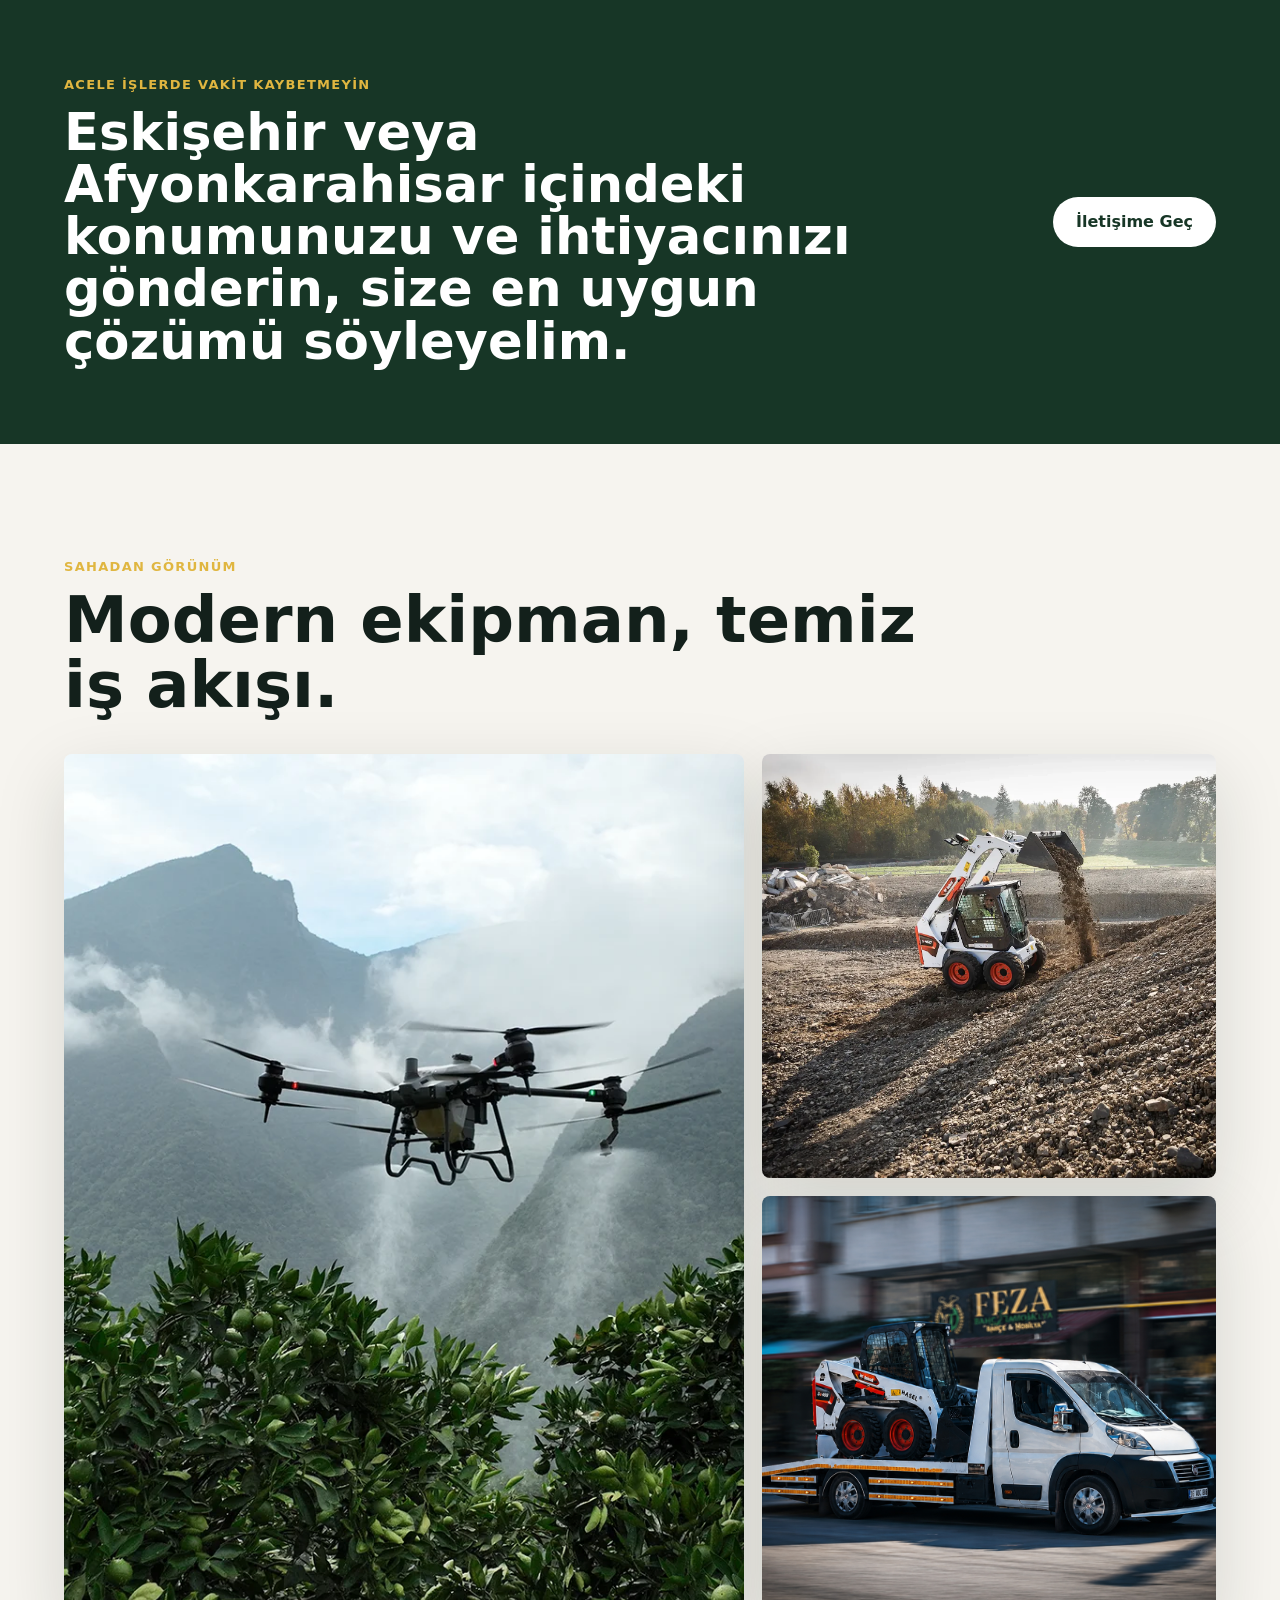
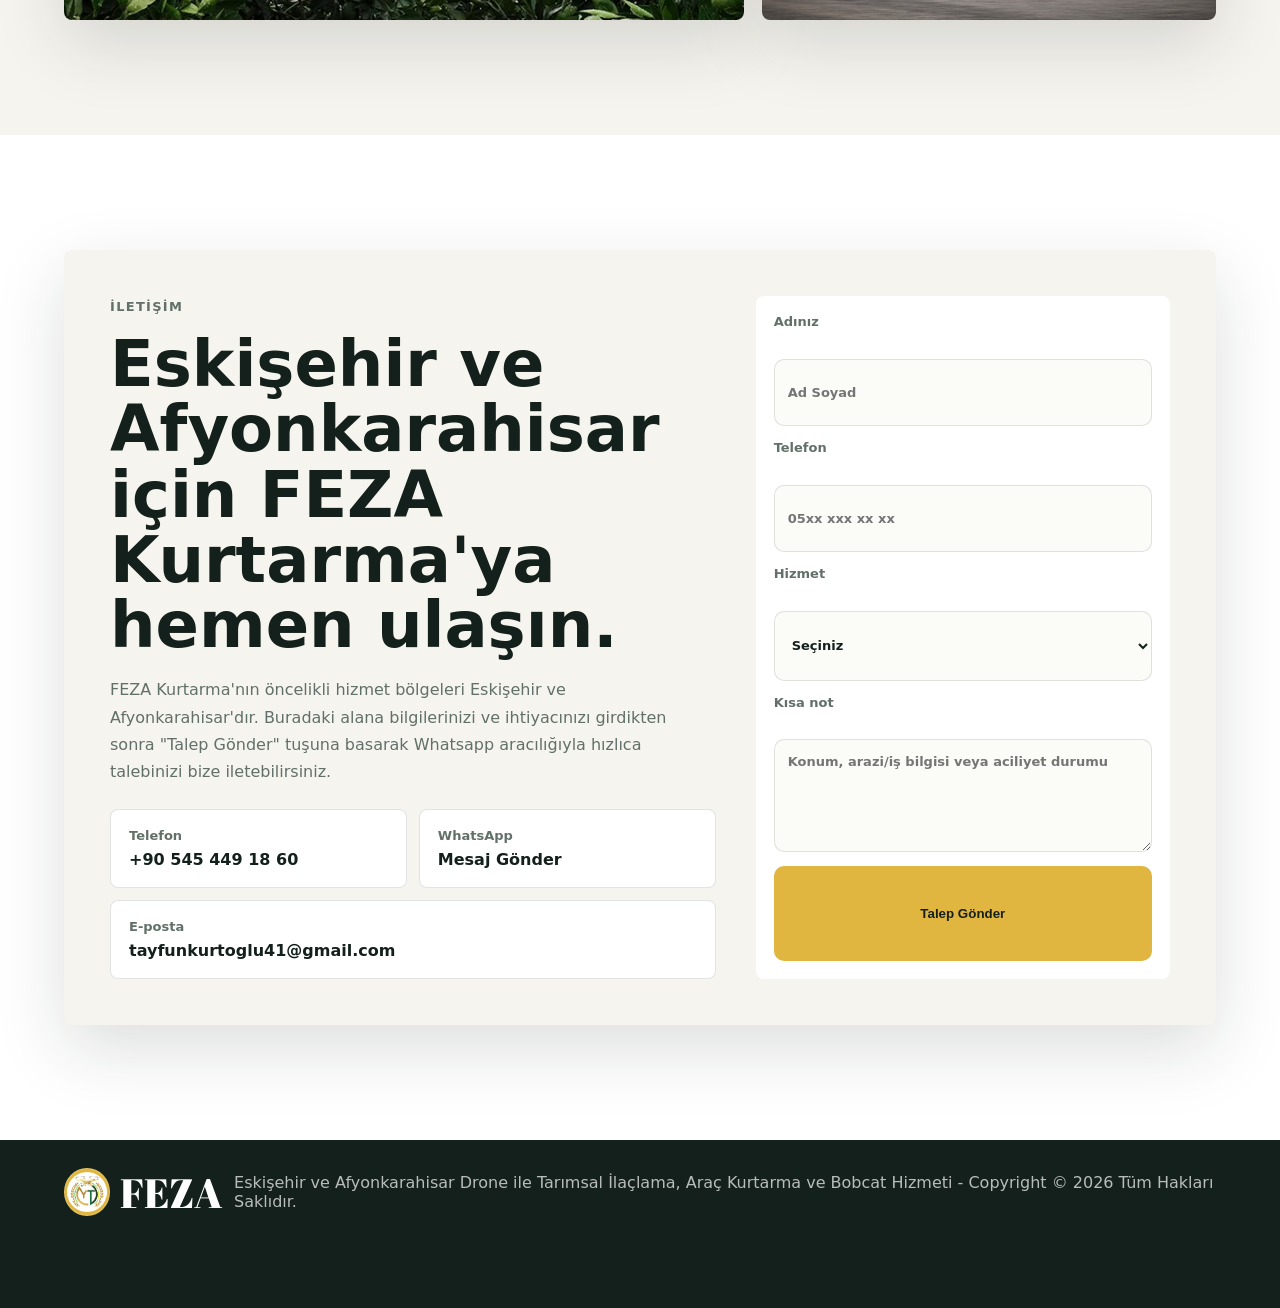
==== commit c1f841ab: "Reapply "V2" This reverts commit 6c9973b896ec6ee1af0c8336c1641dbad324c133." ====
--- a/index.html
+++ b/index.html
@@ -111,7 +111,7 @@
       <a href="#hizmetler">Yapılan Hizmetler</a>
       <a href="#galeri">Galeri</a>
       <a href="#iletisim">İletişim</a>
-      <a class="nav-call" href="tel:+905454491860">Hemen Ara</a>
+      <a class="nav-call" href="tel:+905454491860"><img class="button-icon" src="assets/icons/phone-dark.png" alt="">Hemen Ara</a>
     </nav>
   </header>
 
@@ -125,26 +125,30 @@
       </div>
       <div class="hero-overlay"></div>
       <div class="hero-content">
-        <p class="eyebrow">Eskişehir ve Afyonkarahisar'da hızlı, net ve profesyonel destek</p>
-        <h1><span class="hero-feza">FEZA</span> Kurtarma</h1>
-        <p class="hero-copy">Eskişehir ve Afyonkarahisar'da <u>Drone ile Tarımsal İlaçlama</u>, <u>Araç Kurtarma</u> ve <u>Bobcat</u> hizmetlerinde pratik çözümler. İhtiyacınızı söyleyin, doğru ekipmanla sahaya gelelim.</p>
+        <p class="eyebrow">Eskişehir & Afyonkarahisar</p>
+        <h1>Araç Kurtarma, <br>Bobcat ve</br> <span class="hero-feza">Drone İlaçlama</span></h1>
+        <p class="hero-copy">Eskişehir ve Afyonkarahisar'da hızlı, güvenilir ve profesyonel destek. İhtiyacınızı söyleyin, doğru ekipmanla sahaya gelelim.</p>
         <div class="hero-actions">
-          <a class="button primary" href="tel:+905454491860">Hemen Ara</a>
-          <a class="button ghost" href="#hizmetler">Hizmetlerimiz</a>
-        </div>
+          <a class="button primary" href="tel:+905454491860"><img class="button-icon" src="assets/icons/phone-dark.png" alt="">Hemen Ara</a>
+          <a class="button whatsapp" href="https://wa.me/905454491860" target="_blank" rel="noopener"><img class="button-icon" src="assets/icons/whatsapp-light.png" alt="">WhatsApp</a>
+        </div>
+        <a class="hero-service-link" href="#hizmetler">Hizmetlerimiz</a>
       </div>
       <div class="hero-strip" aria-label="Öne çıkan bilgiler">
         <div>
-          <strong>Eskişehir ve Afyon</strong>
-          <span>Hizmet bölgesi</span>
+          <span class="stat-icon"><img src="assets/icons/support-24-light.png" alt=""></span>
+          <strong>7/24</strong>
+          <span>Acil Destek</span>
         </div>
         <div>
-          <strong>7/24</strong>
-          <span>Acil destek</span>
+          <span class="stat-icon"><img src="assets/icons/location-pin-light.png" alt=""></span>
+          <strong>Eskişehir & Afyon</strong>
+          <span>Hizmet Bölgesi</span>
         </div>
         <div>
-          <strong>Hızlı</strong>
-          <span>Hızlı ve profesyonel hizmet</span>
+          <span class="stat-icon"><img src="assets/icons/team-light.png" alt=""></span>
+          <strong>Profesyonel</strong>
+          <span>Ekip</span>
         </div>
       </div>
     </section>
@@ -323,8 +327,8 @@
   </footer>
 
   <div class="mobile-actions" aria-label="Hızlı iletişim">
-    <a href="tel:+905454491860">Ara</a>
-    <a href="https://wa.me/905454491860" target="_blank" rel="noopener">WhatsApp</a>
+    <a href="tel:+905454491860"><img class="button-icon" src="assets/icons/phone-dark.png" alt="">Ara</a>
+    <a href="https://wa.me/905454491860" target="_blank" rel="noopener"><img class="button-icon" src="assets/icons/whatsapp-light.png" alt="">WhatsApp</a>
   </div>
 
   <script src="script.js"></script>
--- a/styles.css
+++ b/styles.css
@@ -103,6 +103,9 @@
 }
 
 .nav-call {
+  display: inline-flex;
+  align-items: center;
+  gap: 8px;
   background: var(--signal);
   color: var(--ink);
 }
@@ -164,8 +167,17 @@
 .hero-content {
   position: relative;
   z-index: 2;
-  max-width: 780px;
+  max-width: 860px;
   padding-bottom: 28px;
+}
+
+.hero-content .eyebrow::after {
+  content: "";
+  display: block;
+  width: 74px;
+  height: 2px;
+  margin-top: 22px;
+  background: var(--signal);
 }
 
 .eyebrow {
@@ -186,8 +198,8 @@
 
 h1 {
   margin-bottom: 18px;
-  font-size: clamp(44px, 8vw, 96px);
-  line-height: 0.98;
+  font-size: clamp(36px, 5.6vw, 68px);
+  line-height: 1.06;
   letter-spacing: 0;
 }
 
@@ -212,7 +224,7 @@
   max-width: 620px;
   color: rgba(255, 255, 255, 0.86);
   font-size: clamp(17px, 1.8vw, 20px);
-  line-height: 1.5;
+  line-height: 1.65;
 }
 
 .hero-actions,
@@ -230,6 +242,7 @@
   min-height: 50px;
   align-items: center;
   justify-content: center;
+  gap: 10px;
   border: 1px solid transparent;
   border-radius: 999px;
   padding: 14px 22px;
@@ -237,6 +250,13 @@
   cursor: pointer;
 }
 
+.button-icon {
+  width: 21px;
+  height: 21px;
+  flex: 0 0 auto;
+  object-fit: contain;
+}
+
 .button.primary {
   background: var(--signal);
   color: var(--ink);
@@ -247,6 +267,36 @@
   color: #fff;
 }
 
+.button.whatsapp {
+  border-color: rgba(106, 166, 111, 0.75);
+  background: rgba(8, 18, 14, 0.34);
+  color: #fff;
+}
+
+.hero-service-link {
+  display: inline-flex;
+  align-items: center;
+  gap: 13px;
+  width: max-content;
+  margin-top: 24px;
+  padding-bottom: 8px;
+  border-bottom: 1px solid var(--signal);
+  color: #fff;
+  font-size: 18px;
+  font-weight: 750;
+}
+
+.hero-service-link::before {
+  content: "→";
+  color: var(--signal);
+  font-size: 34px;
+  line-height: 1;
+}
+
+.hero-service-link::after {
+  content: none;
+}
+
 .button.light {
   background: #fff;
   color: var(--field-dark);
@@ -263,27 +313,56 @@
   display: grid;
   grid-template-columns: repeat(3, minmax(0, 1fr));
   gap: 1px;
-  max-width: 560px;
-  background: rgba(255, 255, 255, 0.086);
-  border: 1px solid rgba(255, 255, 255, 0.071);
-  backdrop-filter: blur(6px);
+  max-width: 760px;
+  background: rgba(10, 18, 15, 0.24);
+  border: 1px solid rgba(255, 255, 255, 0.16);
+  backdrop-filter: blur(16px) saturate(130%);
+  -webkit-backdrop-filter: blur(16px) saturate(130%);
 }
 
 .hero-strip div {
+  display: grid;
+  grid-template-columns: auto 1fr;
+  gap: 4px 14px;
+  align-items: center;
   padding: 16px;
-  background: rgba(13, 26, 20, 0);
+  background: rgba(13, 26, 20, 0.12);
+  border-right: 1px solid rgba(255, 255, 255, 0.12);
+}
+
+.hero-strip div:last-child {
+  border-right: 0;
+}
+
+.stat-icon {
+  grid-row: span 2;
+  display: grid;
+  width: 46px;
+  height: 46px;
+  place-items: center;
+  border-radius: 50%;
+  background: rgba(75, 120, 76, 0.66);
+  color: #fff;
+  box-shadow: inset 0 1px 0 rgba(255, 255, 255, 0.24);
+}
+
+.stat-icon img {
+  width: 25px;
+  height: 25px;
+  object-fit: contain;
 }
 
 .hero-strip strong,
-.hero-strip span {
+.hero-strip span:not(.stat-icon) {
   display: block;
 }
 
 .hero-strip strong {
-  font-size: 22px;
-}
-
-.hero-strip span {
+  font-size: 20px;
+  line-height: 1.15;
+}
+
+.hero-strip span:not(.stat-icon) {
   color: rgba(255, 255, 255, 0.78);
   font-size: 14px;
 }
@@ -755,16 +834,75 @@
   }
 
   .hero-content h1 {
-    margin-bottom: 30px;
+    margin-bottom: 24px;
+    font-size: 36px;
+    line-height: 1.12;
+  }
+
+  .hero-copy {
+    max-width: 390px;
+    font-size: 19px;
+    line-height: 1.72;
+  }
+
+  .hero-actions {
+    display: grid;
+    align-items: stretch;
+    justify-content: start;
+    width: min(58vw, 220px);
+    gap: 12px;
+    margin-top: 28px;
   }
 
   .hero-actions .button {
-    flex: 1 1 160px;
+    width: 100%;
+    max-width: none;
+    min-height: 52px;
+    font-size: 17px;
+  }
+
+  .hero-service-link {
+    margin-top: 24px;
   }
 
   .hero-strip {
+    grid-template-columns: repeat(3, minmax(0, 1fr));
+    width: 100%;
+    max-width: none;
+    margin-top: 26px;
+  }
+
+  .hero-strip div {
     grid-template-columns: 1fr;
-    width: 100%;
+    grid-template-rows: 42px minmax(38px, auto) auto;
+    justify-items: center;
+    gap: 8px;
+    padding: 14px 8px;
+    align-content: start;
+    text-align: center;
+  }
+
+  .stat-icon {
+    grid-row: auto;
+    width: 42px;
+    height: 42px;
+  }
+
+  .stat-icon img {
+    width: 24px;
+    height: 24px;
+  }
+
+  .hero-strip strong {
+    font-size: 16px;
+    min-height: 38px;
+    display: flex;
+    align-items: center;
+    justify-content: center;
+  }
+
+  .hero-strip span {
+    font-size: 13px;
   }
 
   .intro,
@@ -827,9 +965,11 @@
   }
 
   .mobile-actions a {
-    display: grid;
+    display: inline-flex;
+    align-items: center;
+    justify-content: center;
+    gap: 9px;
     min-height: 52px;
-    place-items: center;
     border-radius: 999px;
     background: var(--signal);
     color: var(--ink);
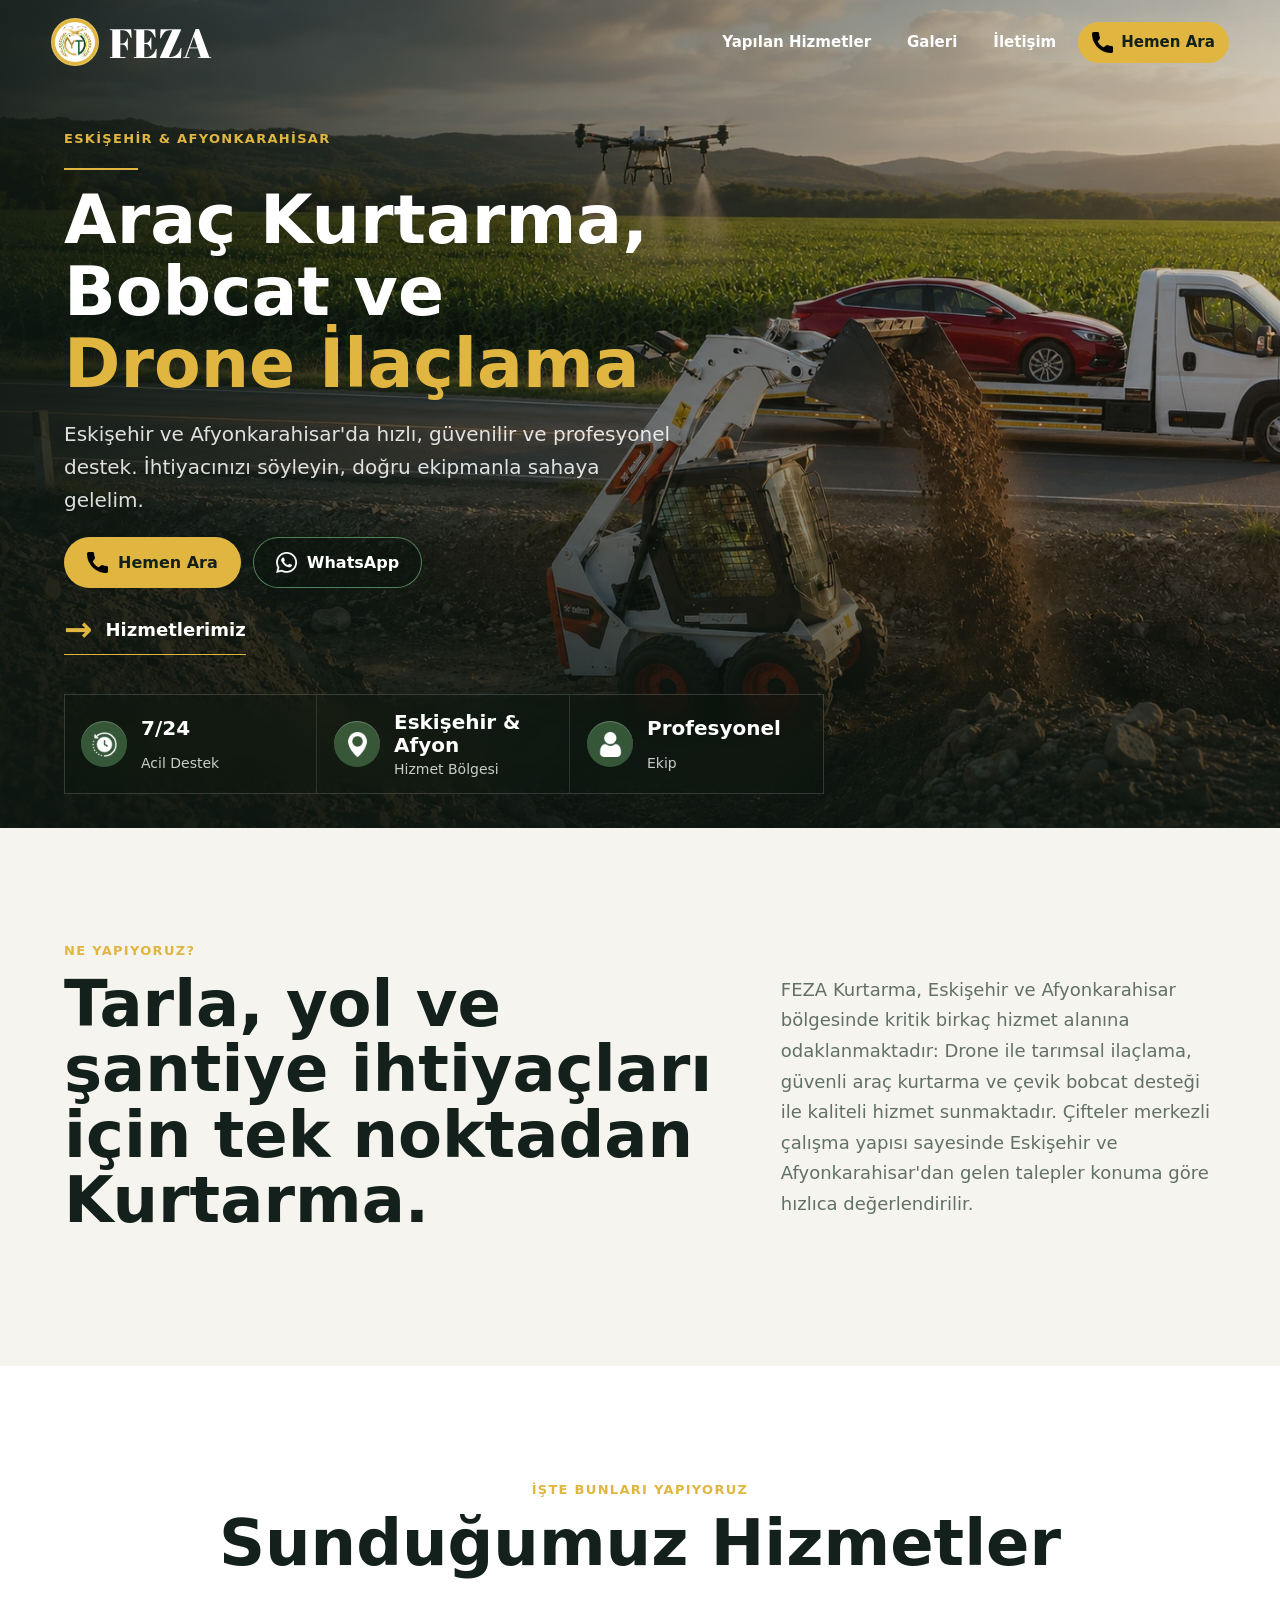
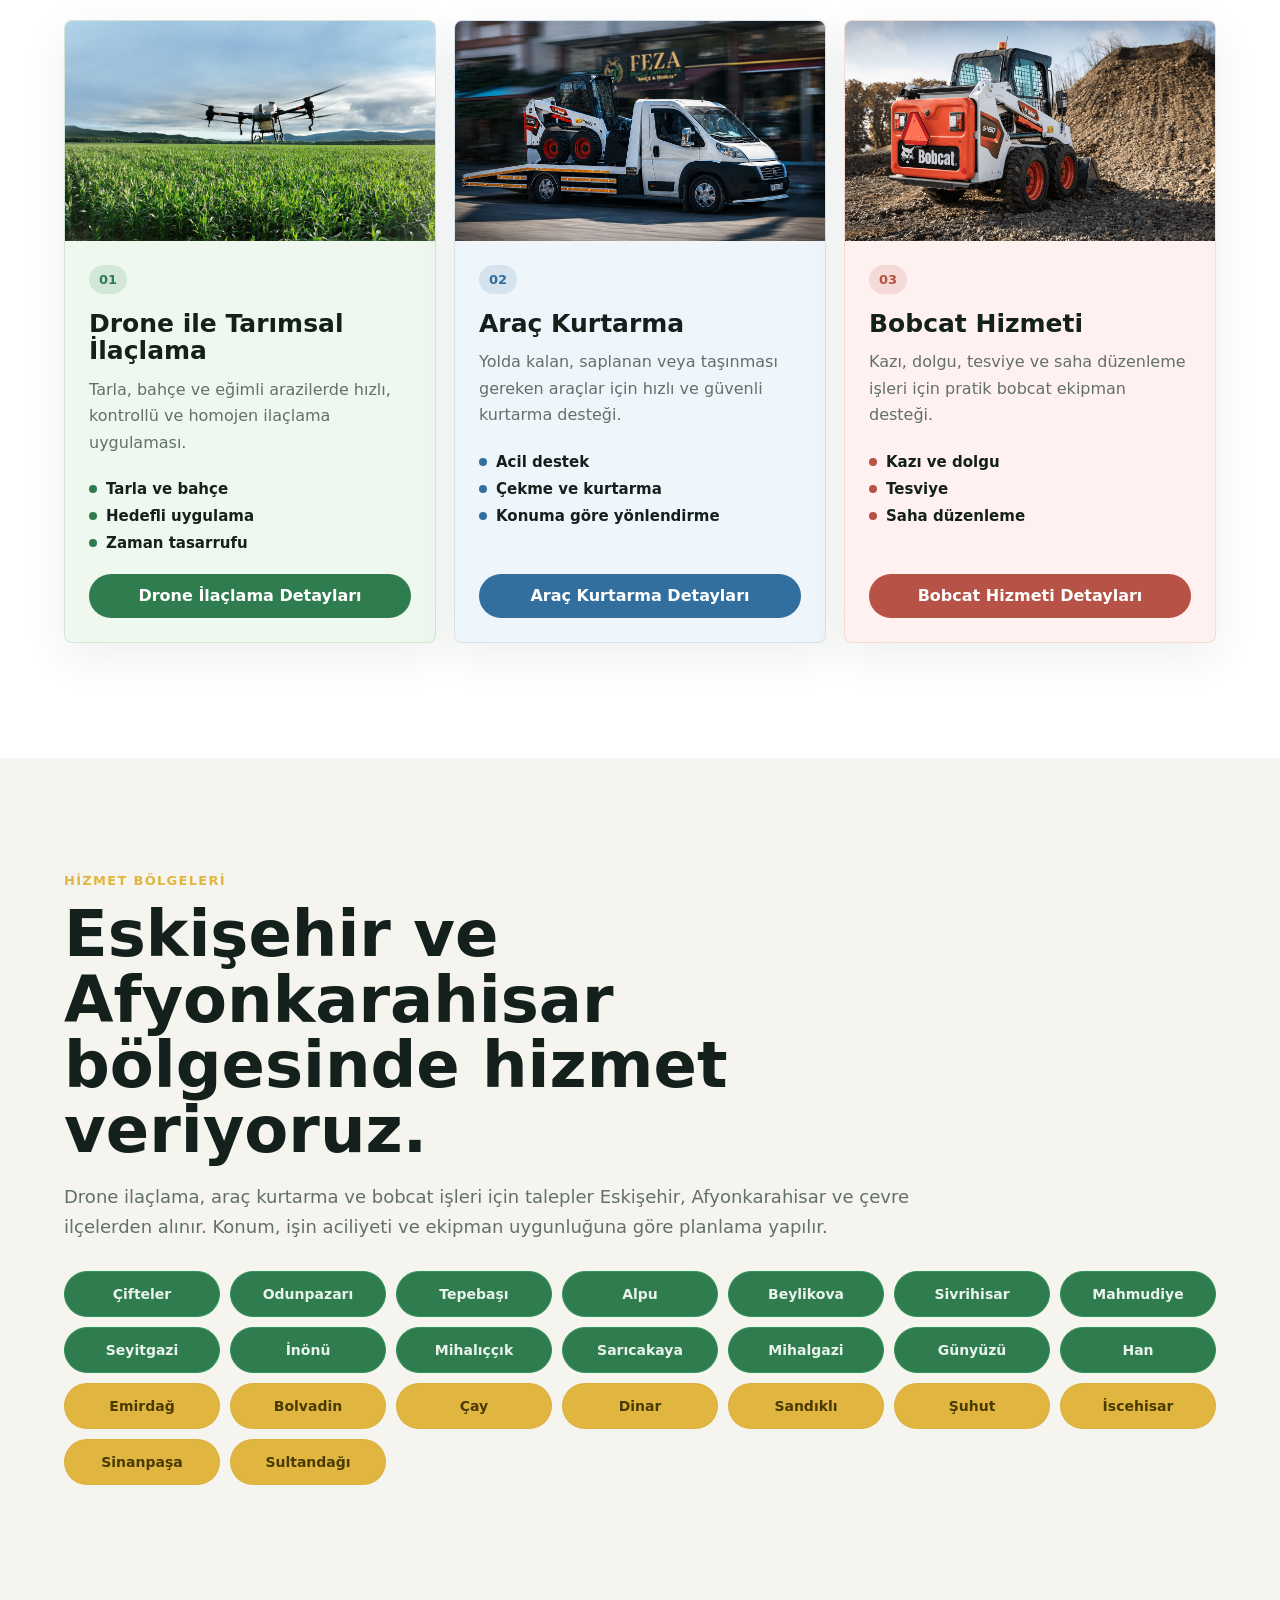
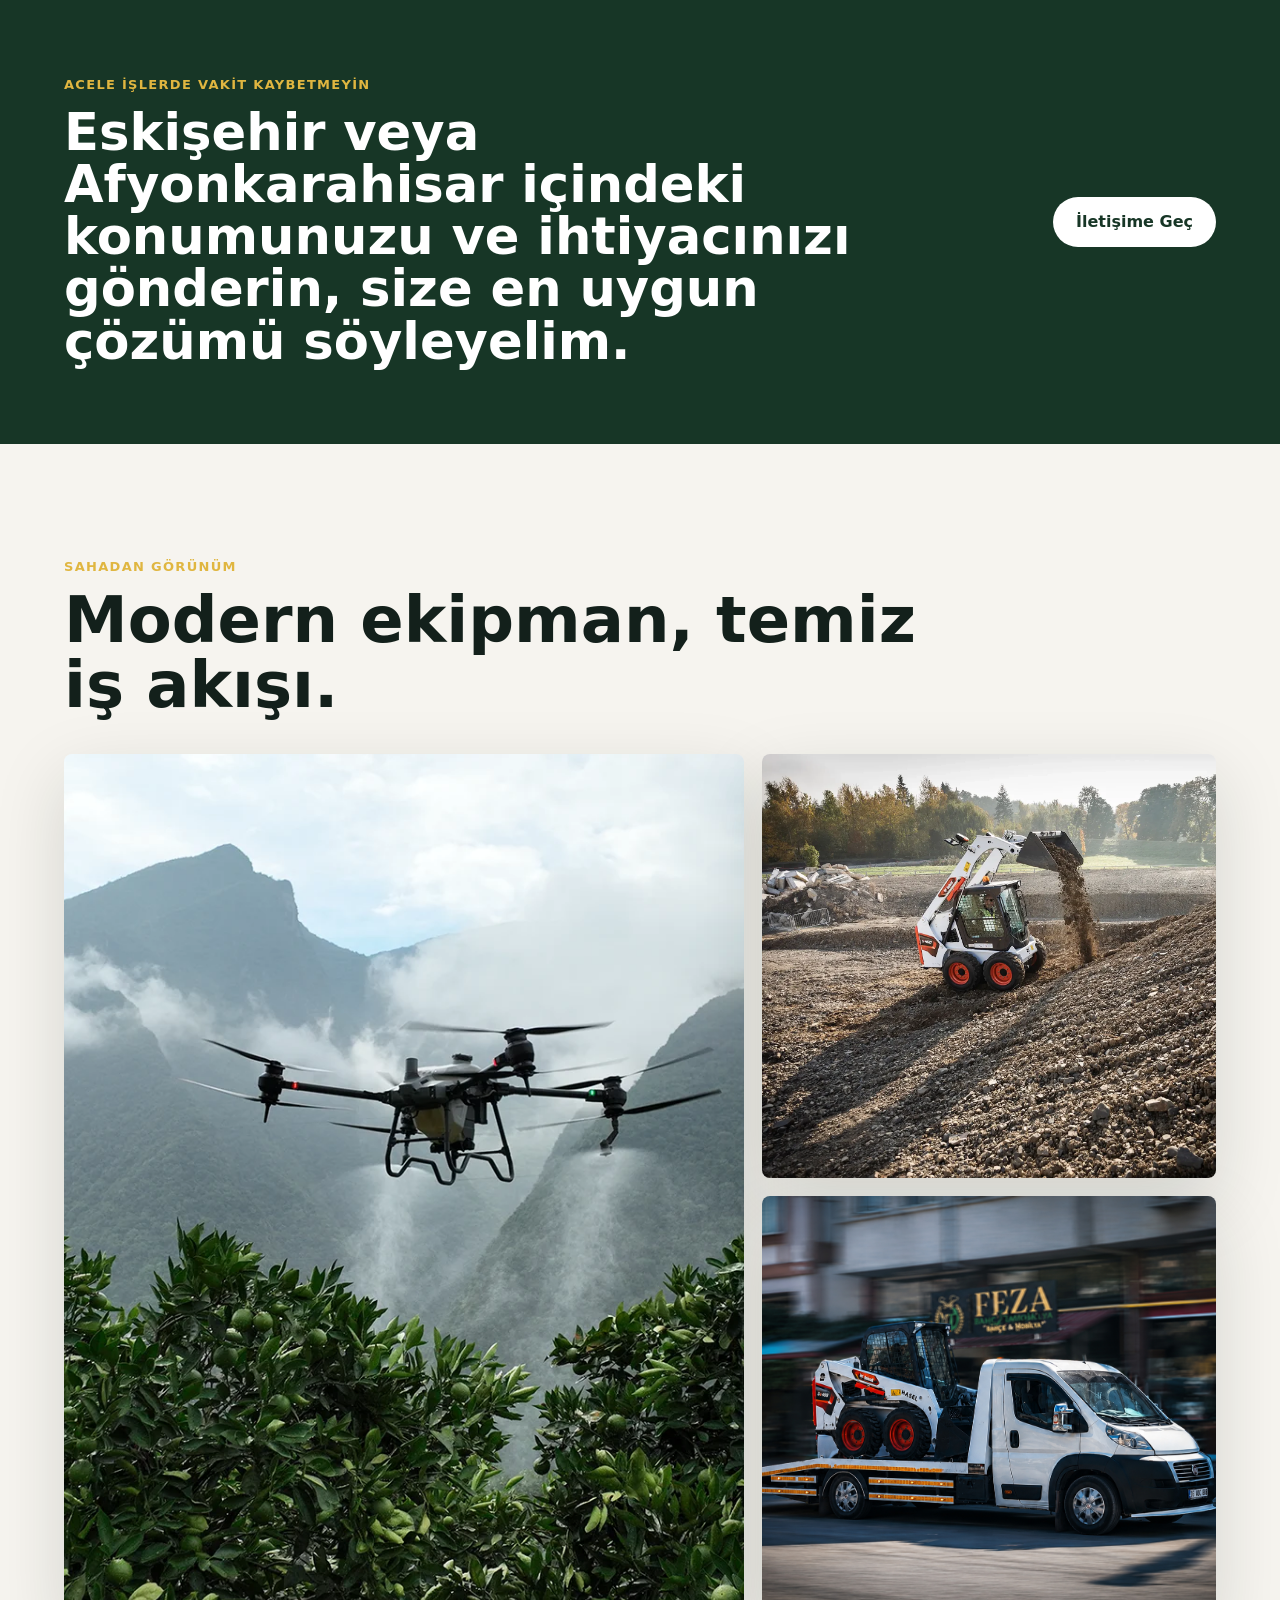
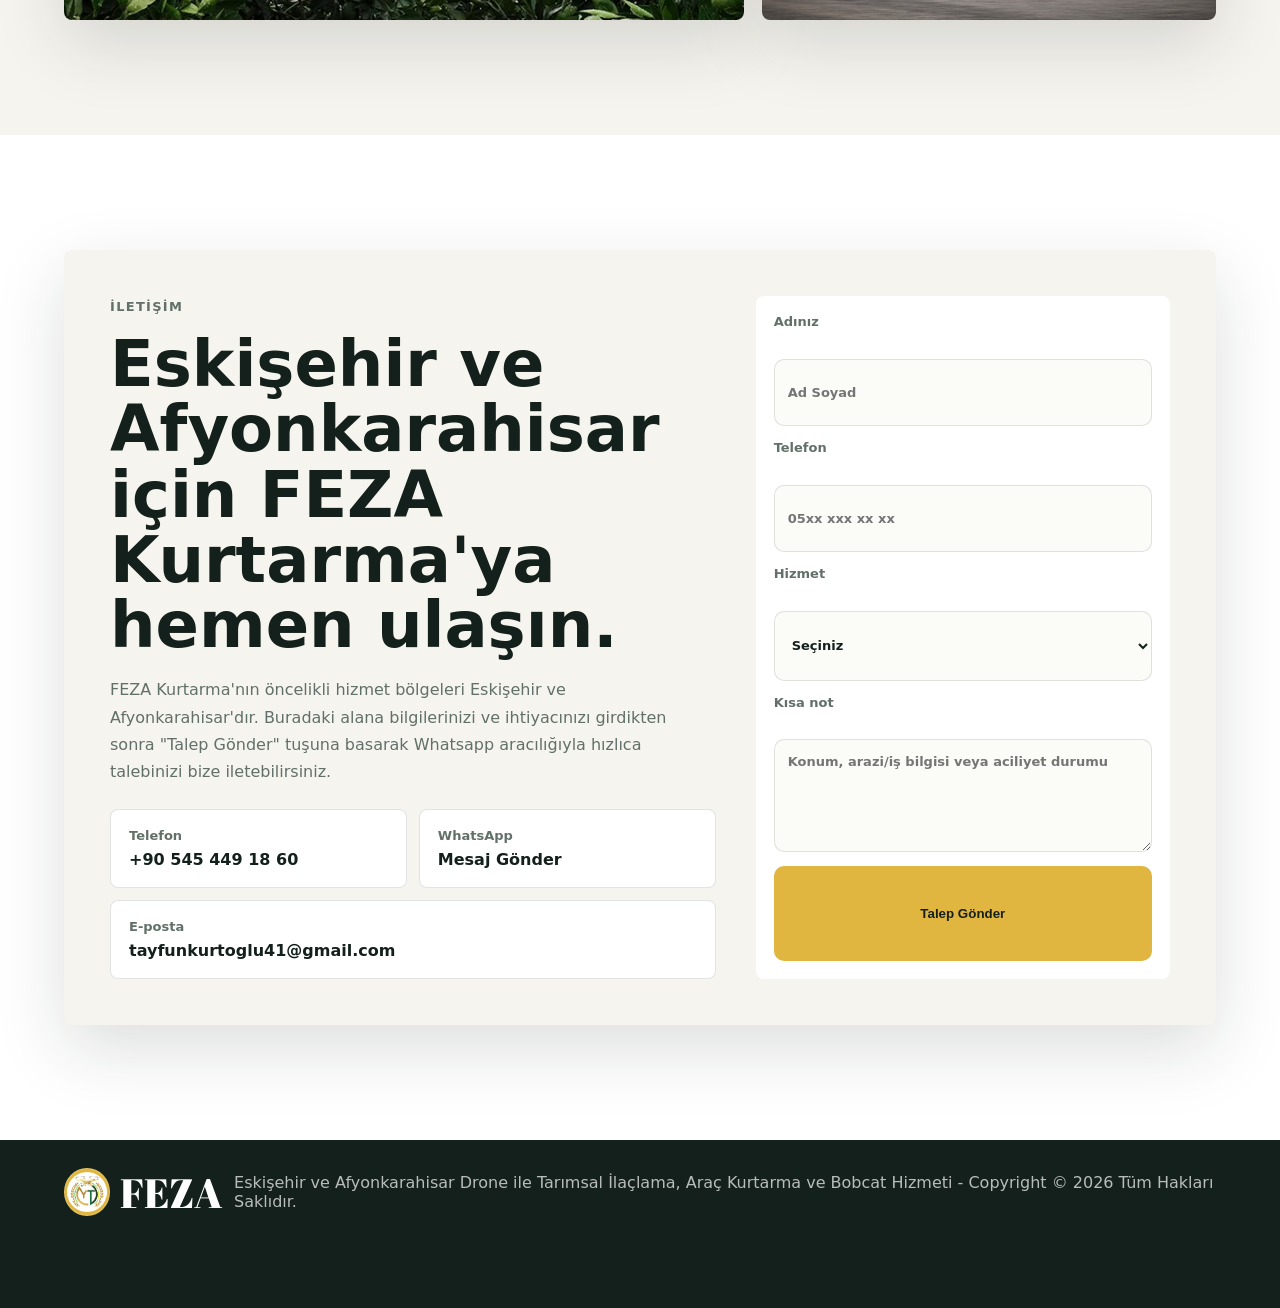
==== commit f9abadda: "changes" ====
--- a/index.html
+++ b/index.html
@@ -222,29 +222,29 @@
       </div>
       <p class="districts-copy">Drone ilaçlama, araç kurtarma ve bobcat işleri için talepler Eskişehir, Afyonkarahisar ve çevre ilçelerden alınır. Konum, işin aciliyeti ve ekipman uygunluğuna göre planlama yapılır.</p>
       <div class="district-grid" aria-label="Eskişehir ve Afyonkarahisar hizmet verilen bölgeler">
-        <span>Emirdağ</span>
-        <span>Bolvadin</span>
-        <span>Çay</span>
-        <span>Dinar</span>
-        <span>Sandıklı</span>
-        <span>Şuhut</span>
-        <span>İscehisar</span>
-        <span>Sinanpaşa</span>
-        <span>Sultandağı</span>
-        <span>Çifteler</span>
-        <span>Odunpazarı</span>
-        <span>Tepebaşı</span>
-        <span>Alpu</span>
-        <span>Beylikova</span>
-        <span>Sivrihisar</span>
-        <span>Mahmudiye</span>
-        <span>Seyitgazi</span>
-        <span>İnönü</span>
-        <span>Mihalıççık</span>
-        <span>Sarıcakaya</span>
-        <span>Mihalgazi</span>
-        <span>Günyüzü</span>
-        <span>Han</span>
+        <span class="district-chip district-chip--eskisehir">Çifteler</span>
+        <span class="district-chip district-chip--eskisehir">Odunpazarı</span>
+        <span class="district-chip district-chip--eskisehir">Tepebaşı</span>
+        <span class="district-chip district-chip--eskisehir">Alpu</span>
+        <span class="district-chip district-chip--eskisehir">Beylikova</span>
+        <span class="district-chip district-chip--eskisehir">Sivrihisar</span>
+        <span class="district-chip district-chip--eskisehir">Mahmudiye</span>
+        <span class="district-chip district-chip--eskisehir">Seyitgazi</span>
+        <span class="district-chip district-chip--eskisehir">İnönü</span>
+        <span class="district-chip district-chip--eskisehir">Mihalıççık</span>
+        <span class="district-chip district-chip--eskisehir">Sarıcakaya</span>
+        <span class="district-chip district-chip--eskisehir">Mihalgazi</span>
+        <span class="district-chip district-chip--eskisehir">Günyüzü</span>
+        <span class="district-chip district-chip--eskisehir">Han</span>
+        <span class="district-chip district-chip--afyon">Emirdağ</span>
+        <span class="district-chip district-chip--afyon">Bolvadin</span>
+        <span class="district-chip district-chip--afyon">Çay</span>
+        <span class="district-chip district-chip--afyon">Dinar</span>
+        <span class="district-chip district-chip--afyon">Sandıklı</span>
+        <span class="district-chip district-chip--afyon">Şuhut</span>
+        <span class="district-chip district-chip--afyon">İscehisar</span>
+        <span class="district-chip district-chip--afyon">Sinanpaşa</span>
+        <span class="district-chip district-chip--afyon">Sultandağı</span>
       </div>
     </section>
 
--- a/styles.css
+++ b/styles.css
@@ -528,17 +528,28 @@
   margin-top: 28px;
 }
 
-.district-grid span {
+.district-chip {
   display: grid;
   min-height: 46px;
   place-items: center;
-  border: 1px solid var(--line);
+  border: 1px solid transparent;
   border-radius: 999px;
-  background: #fff;
   color: var(--field-dark);
   font-size: 14px;
   font-weight: 850;
   text-align: center;
+}
+
+.district-chip--eskisehir {
+  border-color: #2e9358;
+  background: #2f7d4f;
+  color: #eaf3eb;
+}
+
+.district-chip--afyon {
+  border-color: rgba(195, 151, 39, 0.22);
+  background: #e0b640;
+  color: #4b3b00;
 }
 
 .detail-page {
@@ -962,6 +973,16 @@
     display: grid;
     grid-template-columns: 1fr 1fr;
     gap: 10px;
+    opacity: 0;
+    pointer-events: none;
+    transform: translateY(18px);
+    transition: opacity 0.24s ease, transform 0.24s ease;
+  }
+
+  body.show-mobile-actions .mobile-actions {
+    opacity: 1;
+    pointer-events: auto;
+    transform: translateY(0);
   }
 
   .mobile-actions a {
@@ -1004,7 +1025,4 @@
     padding: 18px;
   }
 
-  .district-grid {
-    grid-template-columns: 1fr;
-  }
-}
+}
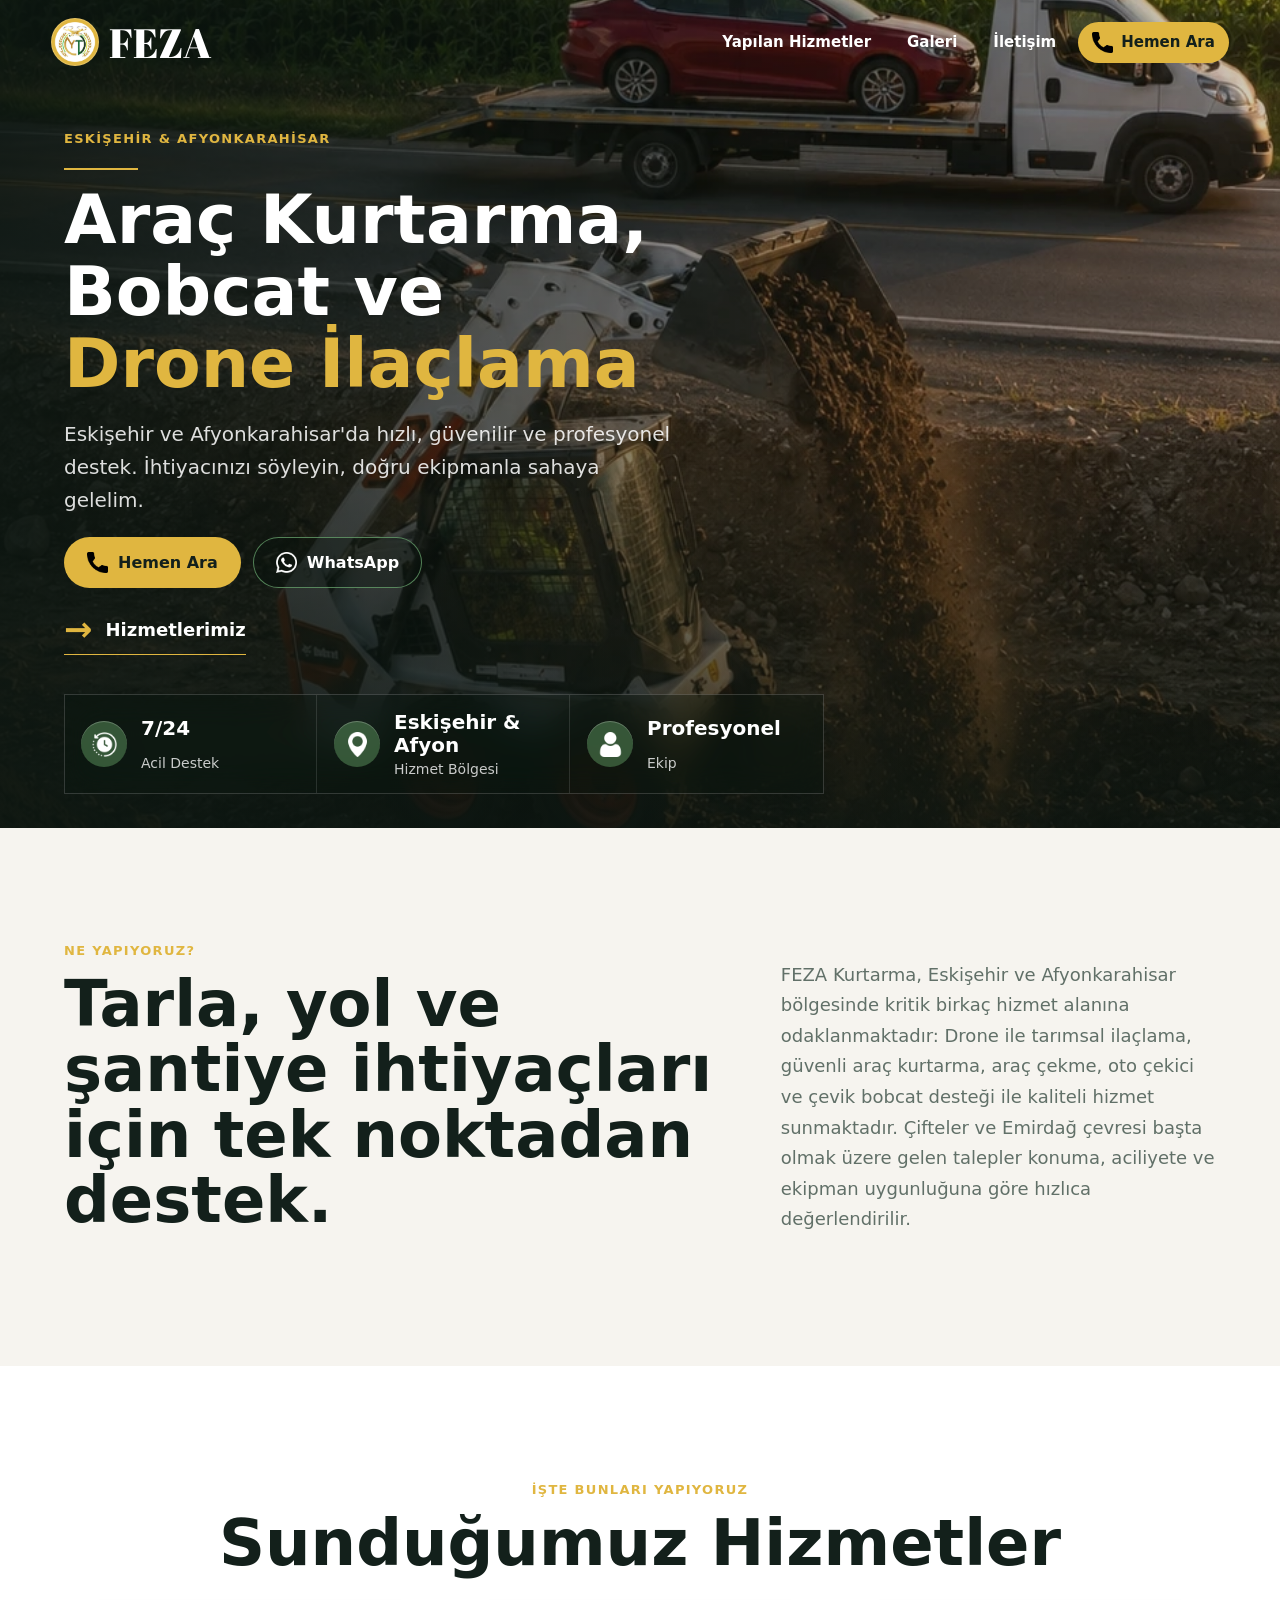
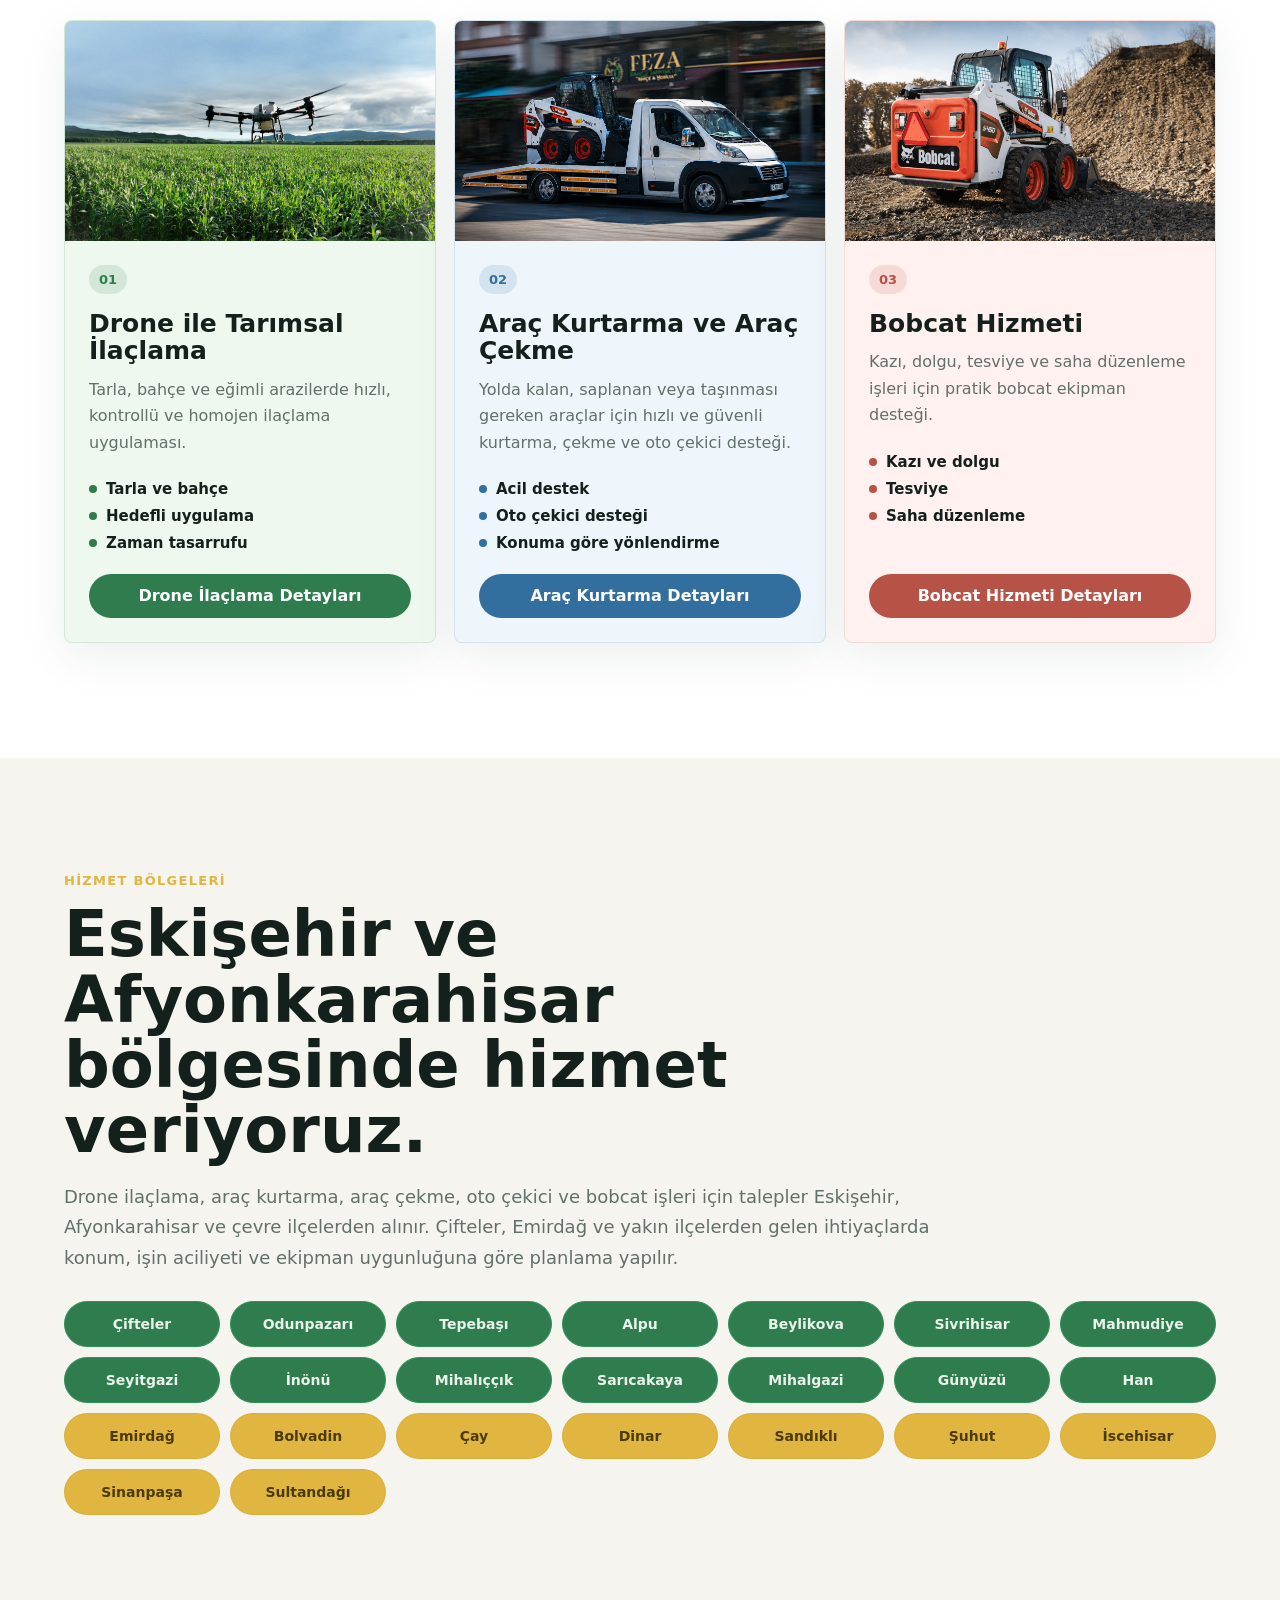
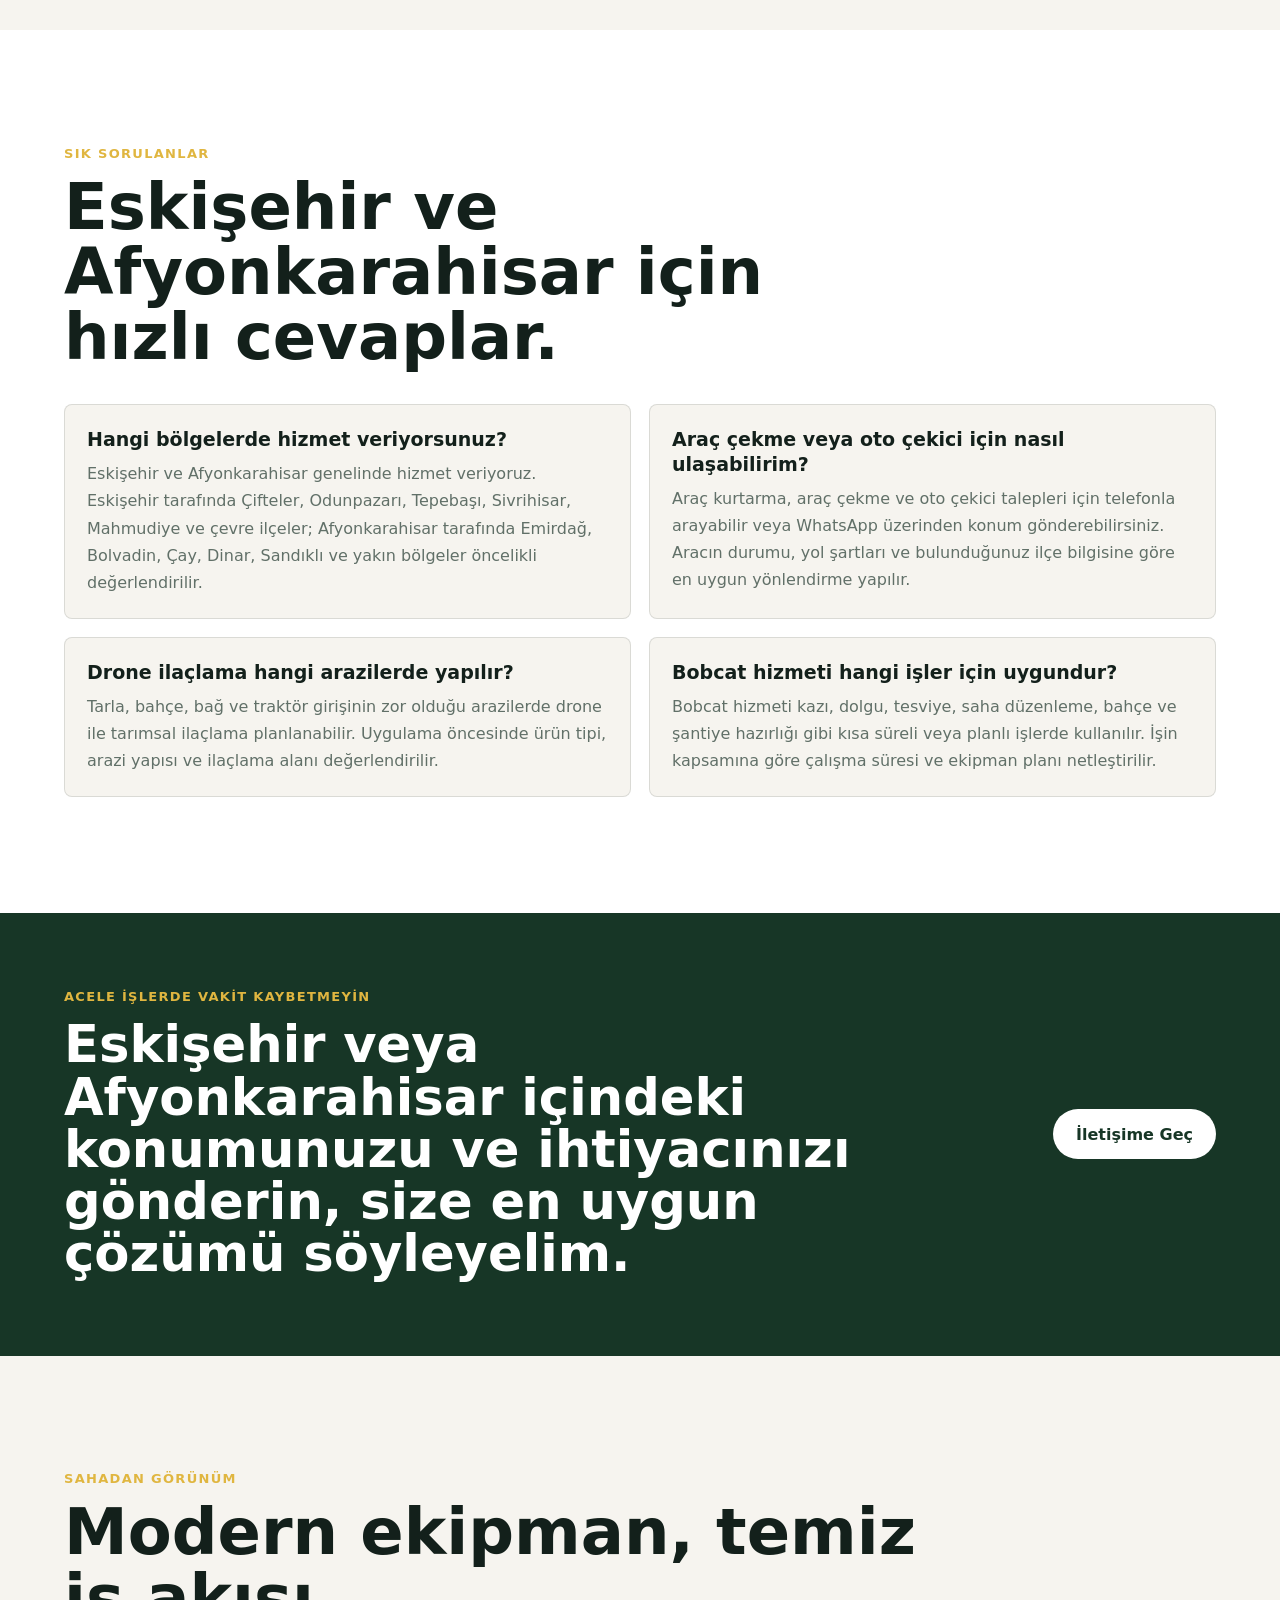
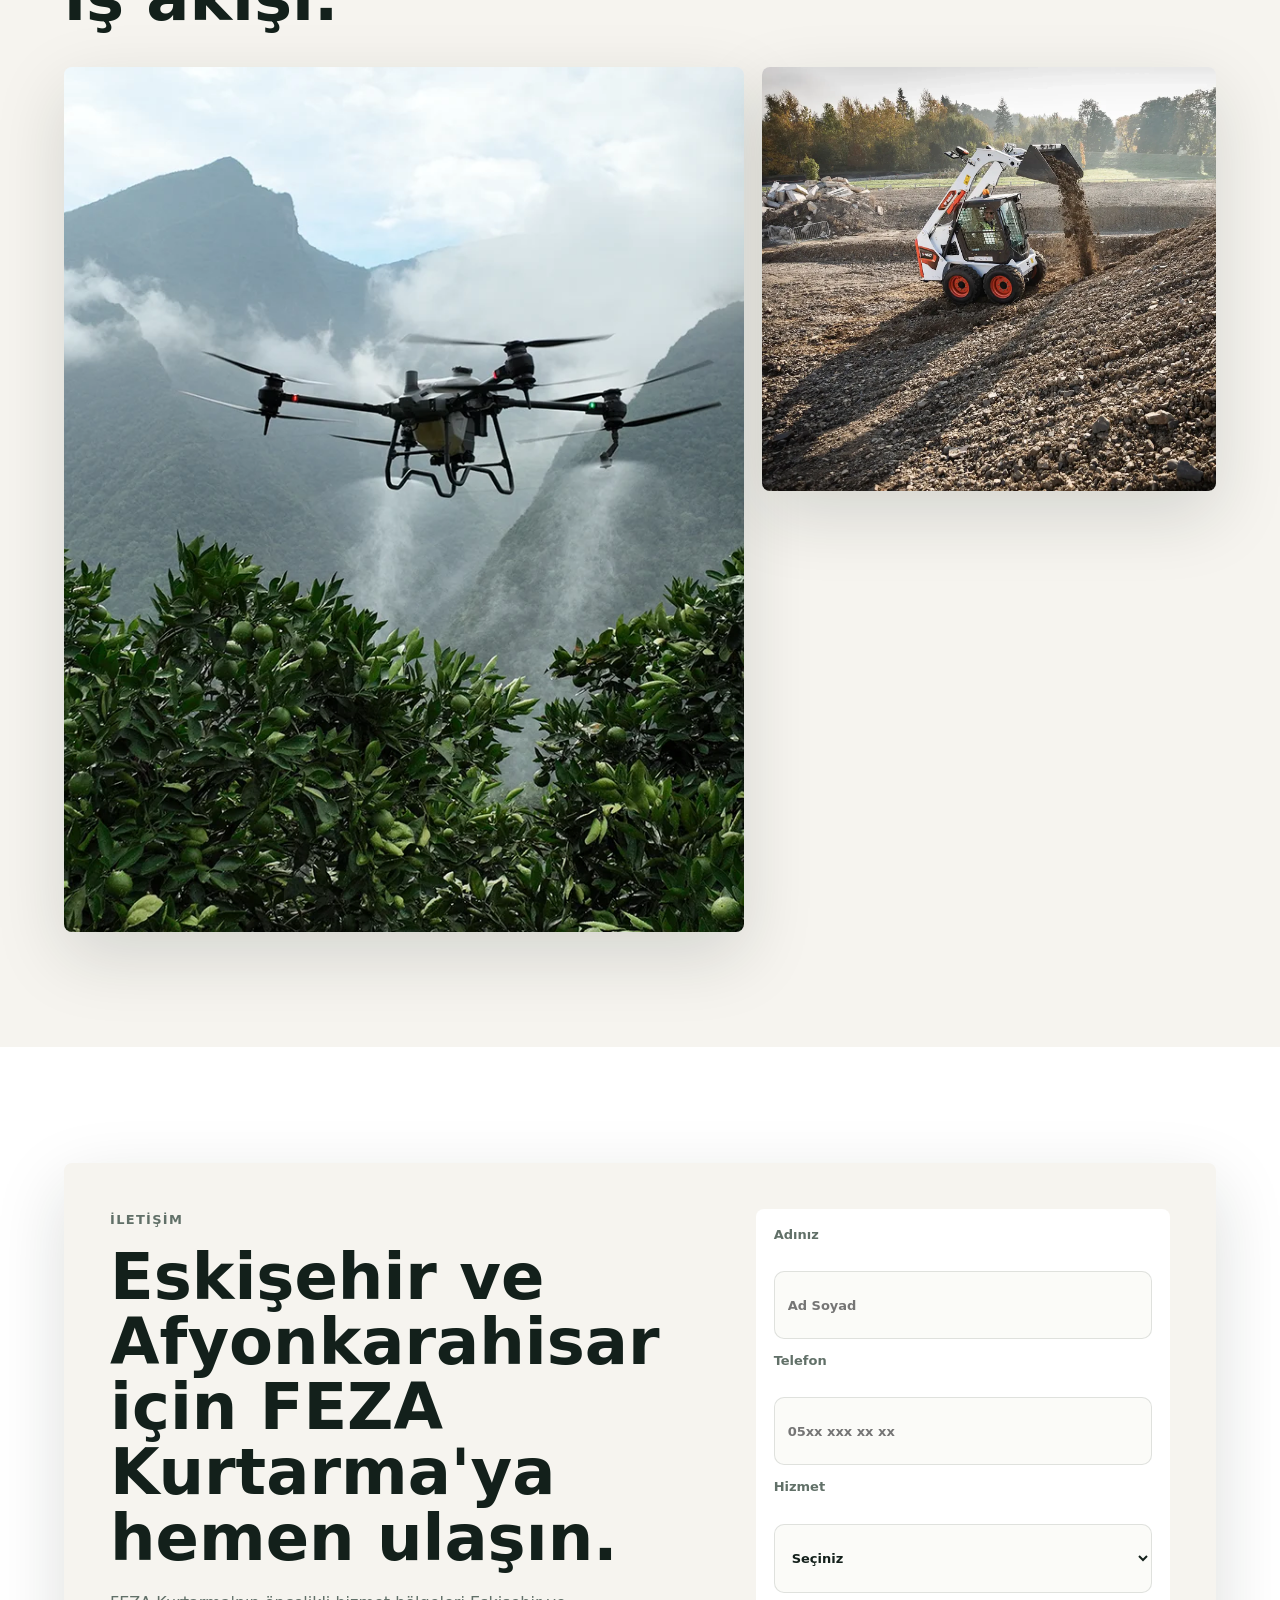
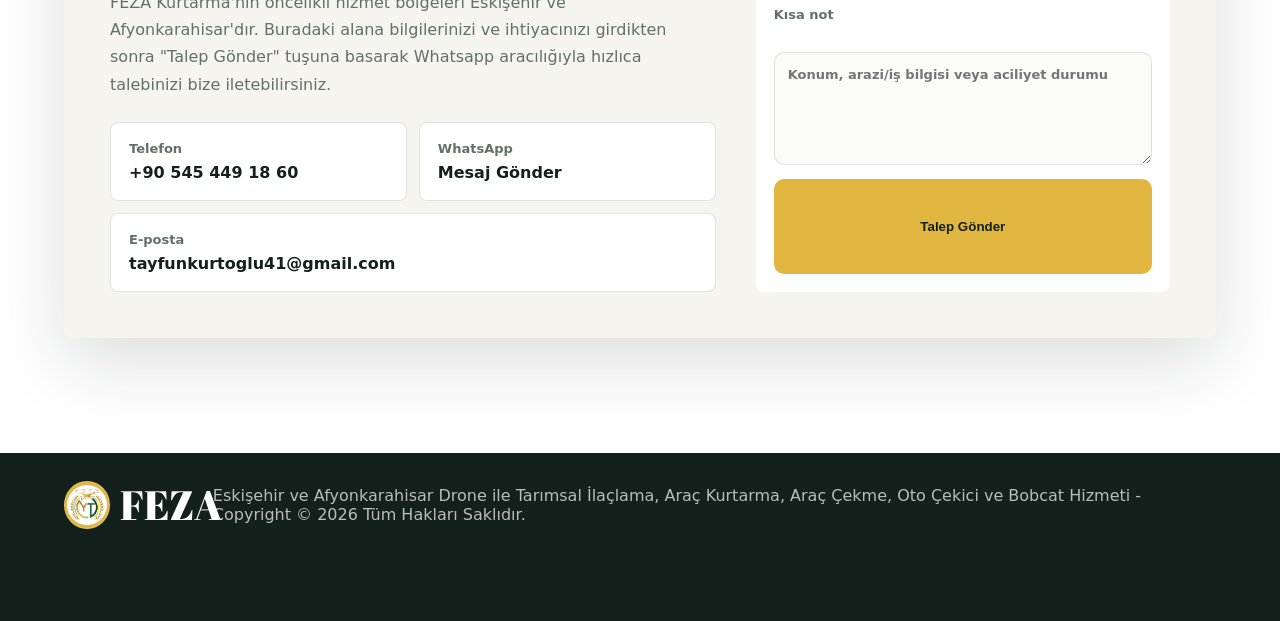
==== commit f2d6ab2a: "changes after release" ====
--- a/index.html
+++ b/index.html
@@ -3,16 +3,18 @@
 <head>
   <meta charset="UTF-8">
   <meta name="viewport" content="width=device-width, initial-scale=1.0">
-  <meta name="description" content="FEZA Kurtarma; Eskişehir ve Afyonkarahisar bölgesinde drone ile tarımsal ilaçlama, araç kurtarma ve bobcat hizmeti sunar.">
-  <meta name="keywords" content="Eskişehir drone ilaçlama, Afyonkarahisar drone ilaçlama, Eskişehir araç kurtarma, Afyonkarahisar araç kurtarma, Eskişehir bobcat, Afyonkarahisar bobcat, Çifteler drone ilaçlama, FEZA Kurtarma">
-  <title>FEZA Kurtarma | Eskişehir ve Afyonkarahisar Drone İlaçlama, Araç Kurtarma, Bobcat</title>
+  <meta name="description" content="FEZA Kurtarma; Eskişehir ve Afyonkarahisar'da araç kurtarma, araç çekme, oto çekici, bobcat ve drone ilaçlama hizmeti sunar.">
+  <meta name="keywords" content="Eskişehir araç çekme, Afyonkarahisar araç çekme, Eskişehir oto çekici, Afyonkarahisar oto çekici, Eskişehir drone ilaçlama, Afyonkarahisar drone ilaçlama, Eskişehir bobcat, Afyonkarahisar bobcat, FEZA Kurtarma">
+  <title>FEZA Kurtarma | Eskişehir Afyon Çekici, Bobcat, Drone İlaçlama</title>
   <link rel="canonical" href="https://fezakurtarma.com/">
   <meta property="og:type" content="website">
   <meta property="og:title" content="FEZA Kurtarma | Eskişehir ve Afyonkarahisar Hizmetleri">
-  <meta property="og:description" content="Eskişehir ve Afyonkarahisar bölgesinde drone ile tarımsal ilaçlama, araç kurtarma ve bobcat hizmeti.">
+  <meta property="og:description" content="Eskişehir ve Afyonkarahisar'da araç kurtarma, araç çekme, oto çekici, bobcat ve drone ilaçlama hizmeti.">
   <meta property="og:url" content="https://fezakurtarma.com/">
   <meta property="og:image" content="https://fezakurtarma.com/assets/images/banner.webp">
   <meta name="twitter:card" content="summary_large_image">
+  <link rel="preconnect" href="https://fonts.googleapis.com">
+  <link rel="preconnect" href="https://fonts.gstatic.com" crossorigin>
   <script type="application/ld+json">
     {
       "@context": "https://schema.org",
@@ -24,6 +26,14 @@
       "telephone": "+905454491860",
       "email": "tayfunkurtoglu41@gmail.com",
       "priceRange": "$$",
+      "openingHours": "Mo-Su 00:00-23:59",
+      "contactPoint": {
+        "@type": "ContactPoint",
+        "telephone": "+905454491860",
+        "contactType": "customer service",
+        "areaServed": ["TR", "Eskişehir", "Afyonkarahisar"],
+        "availableLanguage": ["tr"]
+      },
       "areaServed": [
         "Eskişehir",
         "Afyonkarahisar",
@@ -58,7 +68,7 @@
         "addressRegion": "Eskişehir",
         "addressCountry": "TR"
       },
-      "description": "Eskişehir, Afyonkarahisar ve çevre ilçelerde drone ile tarımsal ilaçlama, araç kurtarma ve bobcat hizmetleri.",
+      "description": "Eskişehir, Afyonkarahisar ve çevre ilçelerde drone ile tarımsal ilaçlama, araç kurtarma, araç çekme, oto çekici ve bobcat hizmetleri.",
       "hasOfferCatalog": {
         "@type": "OfferCatalog",
         "name": "FEZA Kurtarma Hizmetleri",
@@ -75,7 +85,7 @@
             "@type": "Offer",
             "itemOffered": {
               "@type": "Service",
-              "name": "Eskişehir ve Afyonkarahisar Araç Kurtarma",
+              "name": "Eskişehir ve Afyonkarahisar Araç Kurtarma ve Araç Çekme",
               "url": "https://fezakurtarma.com/arac-kurtarma.html"
             }
           },
@@ -126,7 +136,7 @@
       <div class="hero-overlay"></div>
       <div class="hero-content">
         <p class="eyebrow">Eskişehir & Afyonkarahisar</p>
-        <h1>Araç Kurtarma, <br>Bobcat ve</br> <span class="hero-feza">Drone İlaçlama</span></h1>
+        <h1>Araç Kurtarma,<br>Bobcat ve<br><span class="hero-feza">Drone İlaçlama</span></h1>
         <p class="hero-copy">Eskişehir ve Afyonkarahisar'da hızlı, güvenilir ve profesyonel destek. İhtiyacınızı söyleyin, doğru ekipmanla sahaya gelelim.</p>
         <div class="hero-actions">
           <a class="button primary" href="tel:+905454491860"><img class="button-icon" src="assets/icons/phone-dark.png" alt="">Hemen Ara</a>
@@ -156,9 +166,9 @@
     <section class="intro section-pad">
       <div class="section-heading">
         <p class="eyebrow">Ne yapıyoruz?</p>
-        <h2>Tarla, yol ve şantiye ihtiyaçları için tek noktadan Kurtarma.</h2>
-      </div>
-      <p>FEZA Kurtarma, Eskişehir ve Afyonkarahisar bölgesinde kritik birkaç hizmet alanına odaklanmaktadır: Drone ile tarımsal ilaçlama, güvenli araç kurtarma ve çevik bobcat desteği ile kaliteli hizmet sunmaktadır. Çifteler merkezli çalışma yapısı sayesinde Eskişehir ve Afyonkarahisar'dan gelen talepler konuma göre hızlıca değerlendirilir.</p>
+        <h2>Tarla, yol ve şantiye ihtiyaçları için tek noktadan destek.</h2>
+      </div>
+      <p>FEZA Kurtarma, Eskişehir ve Afyonkarahisar bölgesinde kritik birkaç hizmet alanına odaklanmaktadır: Drone ile tarımsal ilaçlama, güvenli araç kurtarma, araç çekme, oto çekici ve çevik bobcat desteği ile kaliteli hizmet sunmaktadır. Çifteler ve Emirdağ çevresi başta olmak üzere gelen talepler konuma, aciliyete ve ekipman uygunluğuna göre hızlıca değerlendirilir.</p>
     </section>
 
     <section class="services section-pad" id="hizmetler">
@@ -187,11 +197,11 @@
           <img src="assets/images/arac-kurtarma-servisi.jpg" alt="Eskişehir araç kurtarma hizmeti" loading="lazy">
           <div class="service-content">
             <span class="service-number">02</span>
-            <h3>Araç Kurtarma</h3>
-            <p>Yolda kalan, saplanan veya taşınması gereken araçlar için hızlı ve güvenli kurtarma desteği.</p>
+            <h3>Araç Kurtarma ve Araç Çekme</h3>
+            <p>Yolda kalan, saplanan veya taşınması gereken araçlar için hızlı ve güvenli kurtarma, çekme ve oto çekici desteği.</p>
             <div class="service-points">
               <span>Acil destek</span>
-              <span>Çekme ve kurtarma</span>
+              <span>Oto çekici desteği</span>
               <span>Konuma göre yönlendirme</span>
             </div>
             <span class="service-link">Araç Kurtarma Detayları</span>
@@ -220,7 +230,7 @@
         <p class="eyebrow">Hizmet Bölgeleri</p>
         <h2>Eskişehir ve Afyonkarahisar bölgesinde hizmet veriyoruz.</h2>
       </div>
-      <p class="districts-copy">Drone ilaçlama, araç kurtarma ve bobcat işleri için talepler Eskişehir, Afyonkarahisar ve çevre ilçelerden alınır. Konum, işin aciliyeti ve ekipman uygunluğuna göre planlama yapılır.</p>
+      <p class="districts-copy">Drone ilaçlama, araç kurtarma, araç çekme, oto çekici ve bobcat işleri için talepler Eskişehir, Afyonkarahisar ve çevre ilçelerden alınır. Çifteler, Emirdağ ve yakın ilçelerden gelen ihtiyaçlarda konum, işin aciliyeti ve ekipman uygunluğuna göre planlama yapılır.</p>
       <div class="district-grid" aria-label="Eskişehir ve Afyonkarahisar hizmet verilen bölgeler">
         <span class="district-chip district-chip--eskisehir">Çifteler</span>
         <span class="district-chip district-chip--eskisehir">Odunpazarı</span>
@@ -248,6 +258,31 @@
       </div>
     </section>
 
+    <section class="faq section-pad" id="sss">
+      <div class="section-heading">
+        <p class="eyebrow">Sık sorulanlar</p>
+        <h2>Eskişehir ve Afyonkarahisar için hızlı cevaplar.</h2>
+      </div>
+      <div class="faq-grid">
+        <article class="faq-item">
+          <h3>Hangi bölgelerde hizmet veriyorsunuz?</h3>
+          <p>Eskişehir ve Afyonkarahisar genelinde hizmet veriyoruz. Eskişehir tarafında Çifteler, Odunpazarı, Tepebaşı, Sivrihisar, Mahmudiye ve çevre ilçeler; Afyonkarahisar tarafında Emirdağ, Bolvadin, Çay, Dinar, Sandıklı ve yakın bölgeler öncelikli değerlendirilir.</p>
+        </article>
+        <article class="faq-item">
+          <h3>Araç çekme veya oto çekici için nasıl ulaşabilirim?</h3>
+          <p>Araç kurtarma, araç çekme ve oto çekici talepleri için telefonla arayabilir veya WhatsApp üzerinden konum gönderebilirsiniz. Aracın durumu, yol şartları ve bulunduğunuz ilçe bilgisine göre en uygun yönlendirme yapılır.</p>
+        </article>
+        <article class="faq-item">
+          <h3>Drone ilaçlama hangi arazilerde yapılır?</h3>
+          <p>Tarla, bahçe, bağ ve traktör girişinin zor olduğu arazilerde drone ile tarımsal ilaçlama planlanabilir. Uygulama öncesinde ürün tipi, arazi yapısı ve ilaçlama alanı değerlendirilir.</p>
+        </article>
+        <article class="faq-item">
+          <h3>Bobcat hizmeti hangi işler için uygundur?</h3>
+          <p>Bobcat hizmeti kazı, dolgu, tesviye, saha düzenleme, bahçe ve şantiye hazırlığı gibi kısa süreli veya planlı işlerde kullanılır. İşin kapsamına göre çalışma süresi ve ekipman planı netleştirilir.</p>
+        </article>
+      </div>
+    </section>
+
     <section class="cta-band">
       <div>
         <p class="eyebrow">Acele işlerde vakit kaybetmeyin</p>
@@ -323,7 +358,7 @@
       <img class="brand-logo" src="assets/logo.png" alt="FEZA Kurtarma logo">
       <span>FEZA</span>
     </a>
-    <p>Eskişehir ve Afyonkarahisar Drone ile Tarımsal İlaçlama, Araç Kurtarma ve Bobcat Hizmeti - Copyright © 2026 Tüm Hakları Saklıdır.</p>
+    <p>Eskişehir ve Afyonkarahisar Drone ile Tarımsal İlaçlama, Araç Kurtarma, Araç Çekme, Oto Çekici ve Bobcat Hizmeti - Copyright © 2026 Tüm Hakları Saklıdır.</p>
   </footer>
 
   <div class="mobile-actions" aria-label="Hızlı iletişim">
--- a/styles.css
+++ b/styles.css
@@ -552,6 +552,42 @@
   color: #4b3b00;
 }
 
+.faq {
+  background: #fff;
+}
+
+.faq-grid {
+  display: grid;
+  grid-template-columns: repeat(2, minmax(0, 1fr));
+  gap: 18px;
+  margin-top: 34px;
+}
+
+.faq-item {
+  padding: 22px;
+  border: 1px solid var(--line);
+  border-radius: 8px;
+  background: var(--paper);
+}
+
+.faq-item h3,
+.faq-inline h3 {
+  margin-bottom: 8px;
+  font-size: 19px;
+  line-height: 1.3;
+}
+
+.faq-item p,
+.faq-inline p {
+  color: var(--muted);
+  line-height: 1.7;
+}
+
+.faq-item p:last-child,
+.faq-inline p:last-child {
+  margin-bottom: 0;
+}
+
 .detail-page {
   background: #fff;
 }
@@ -927,6 +963,10 @@
 
   .district-grid {
     grid-template-columns: repeat(2, minmax(0, 1fr));
+  }
+
+  .faq-grid {
+    grid-template-columns: 1fr;
   }
 
   .service-card {
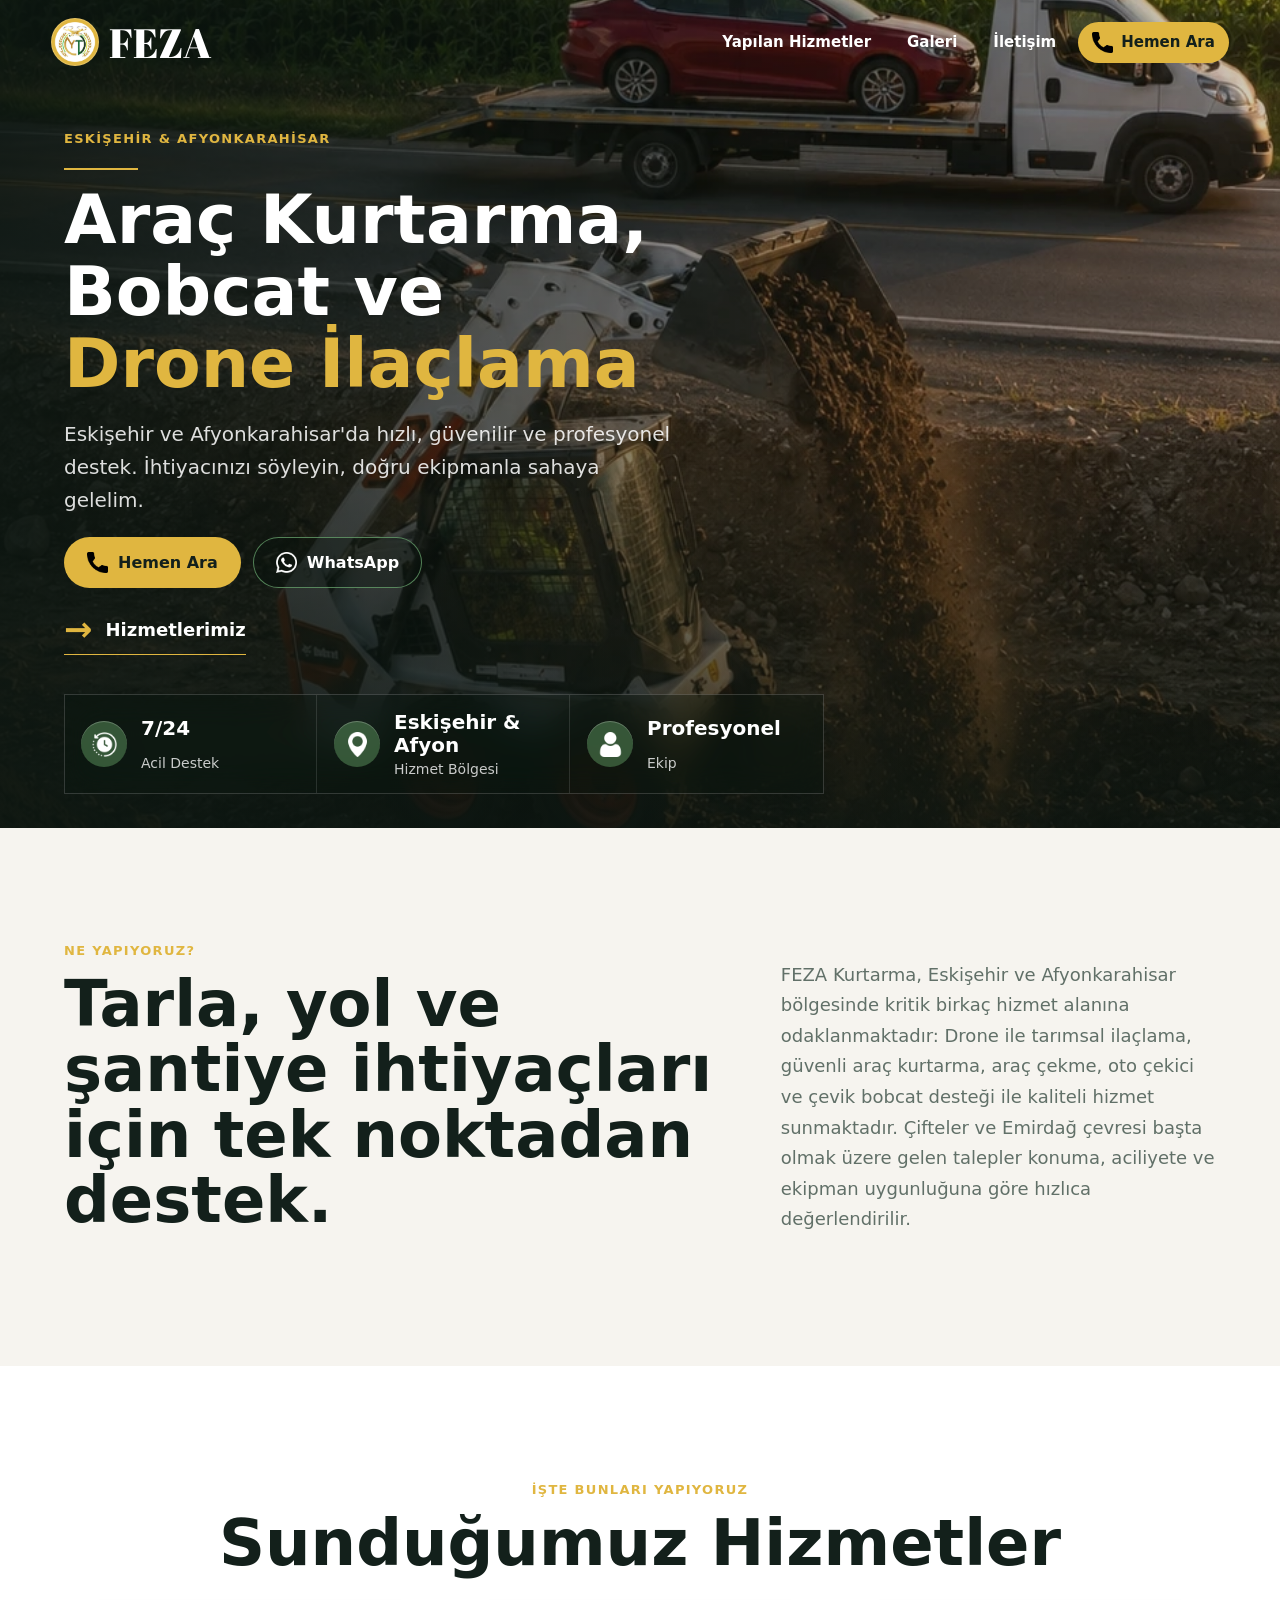
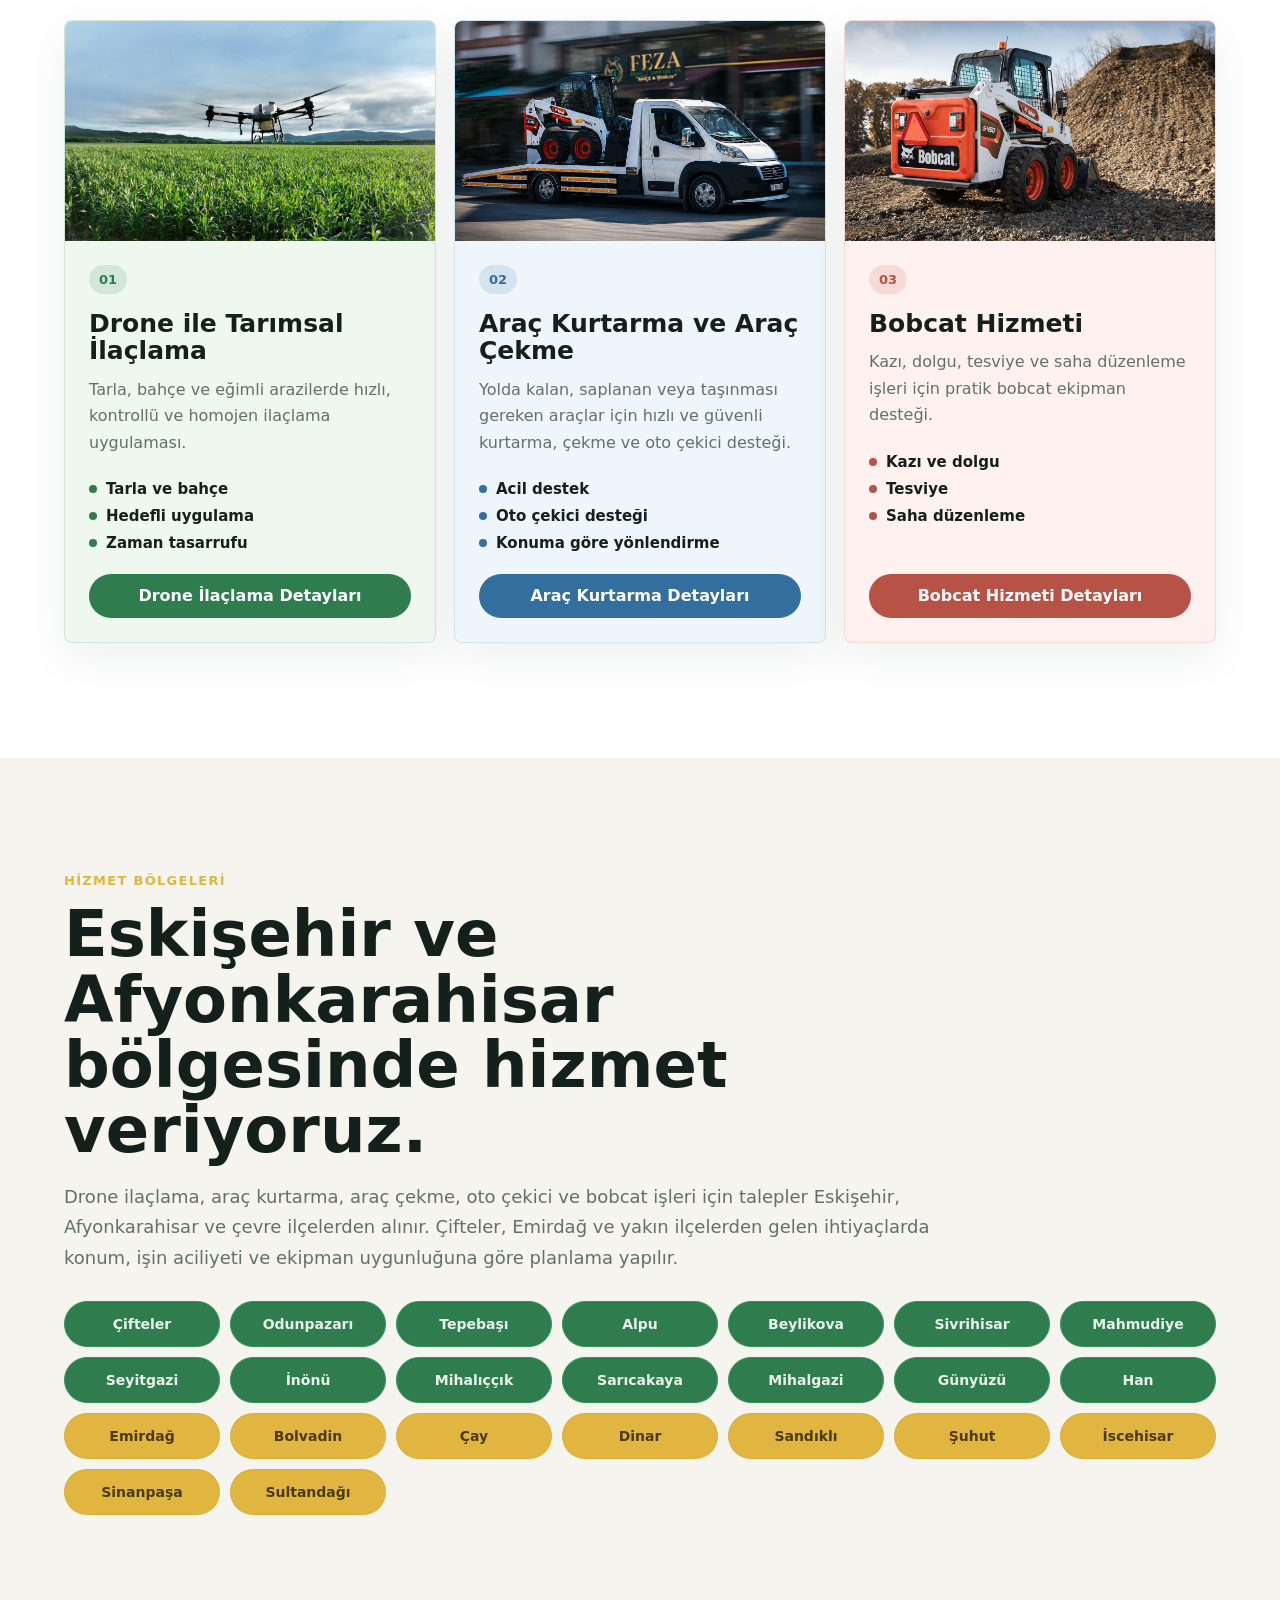
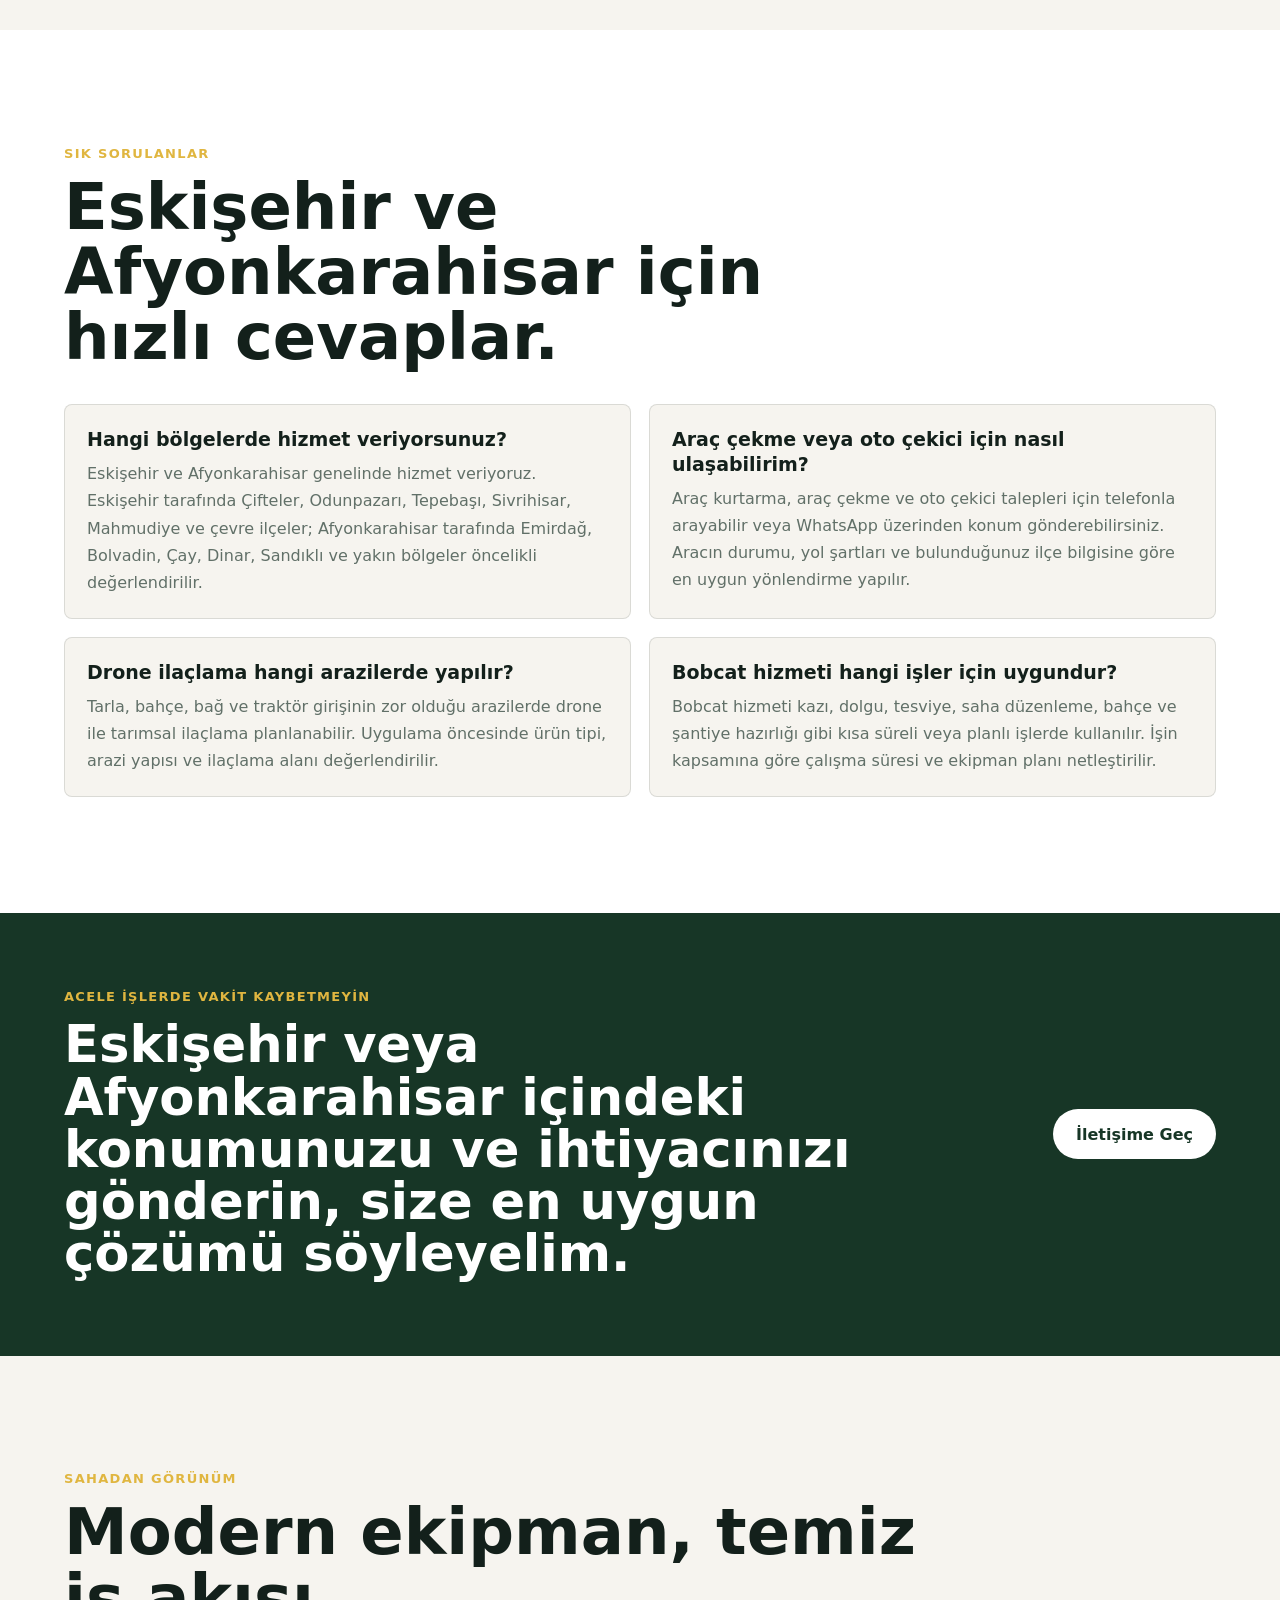
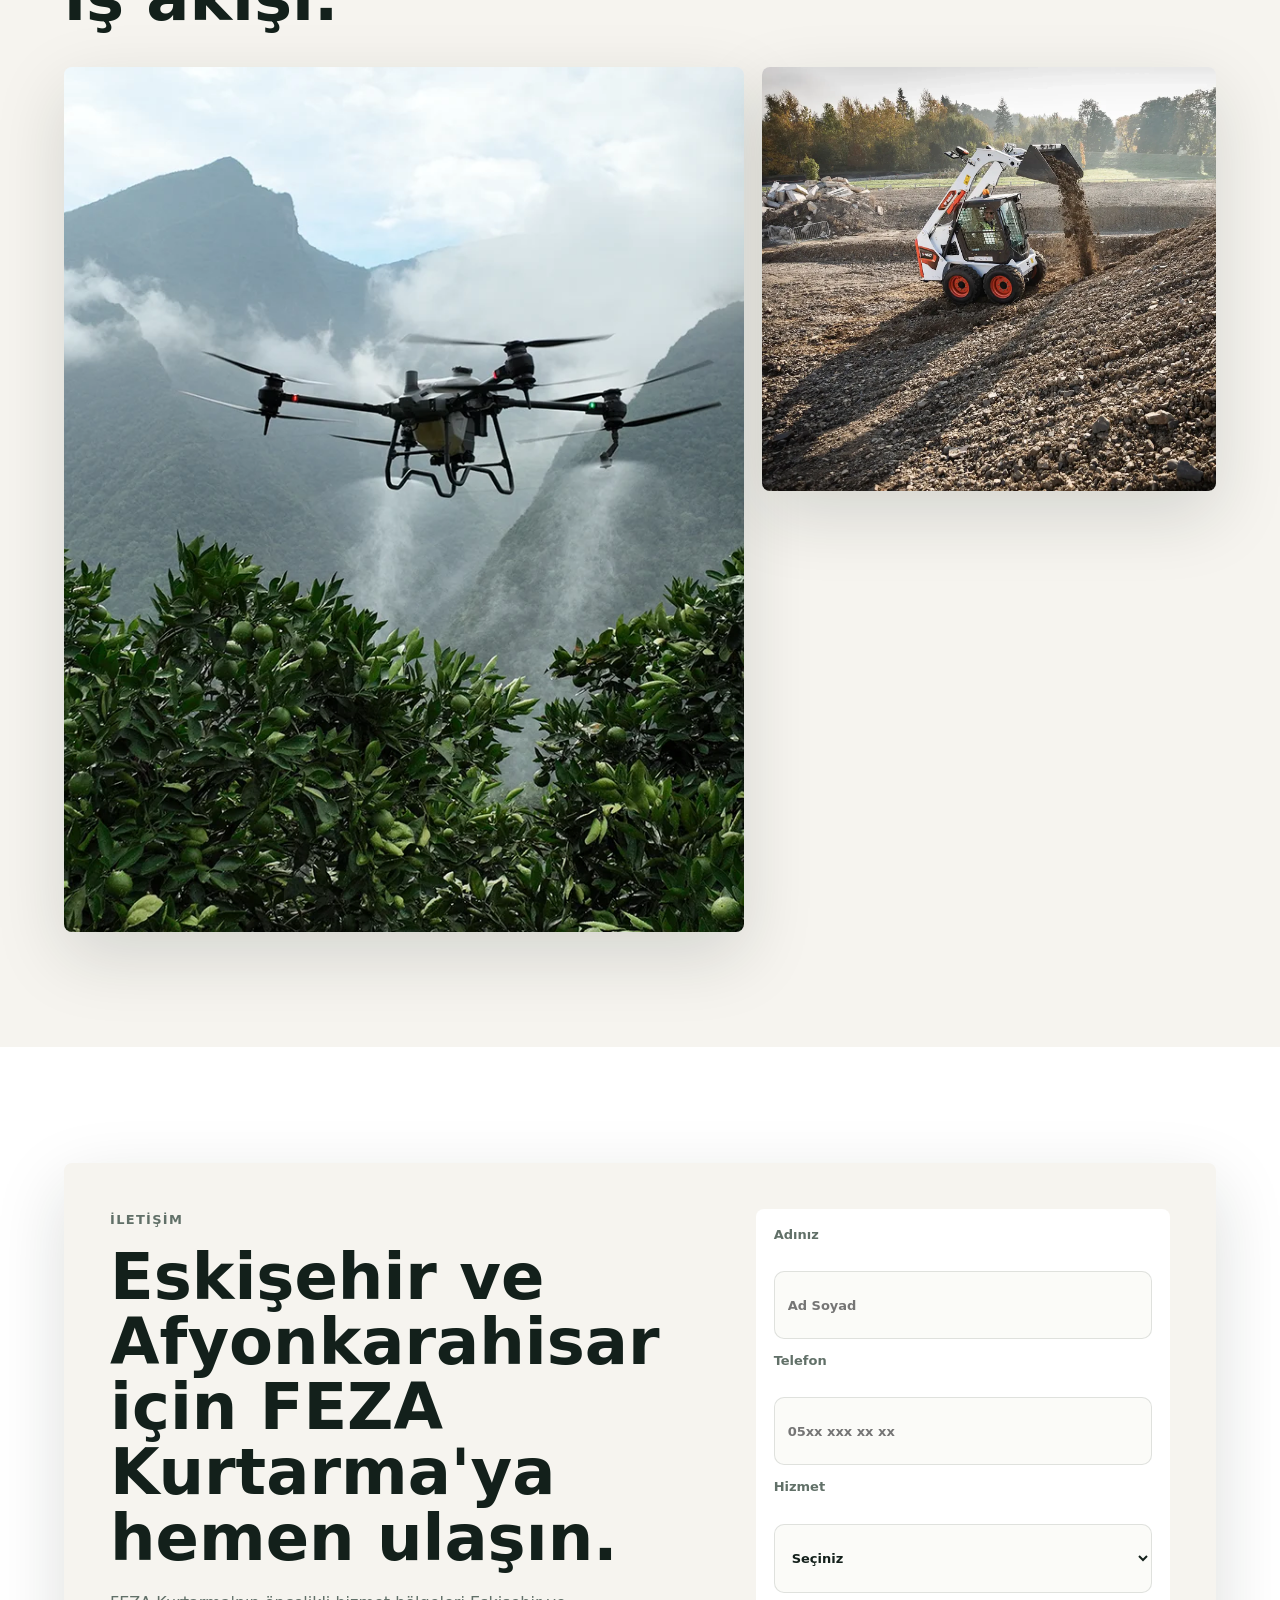
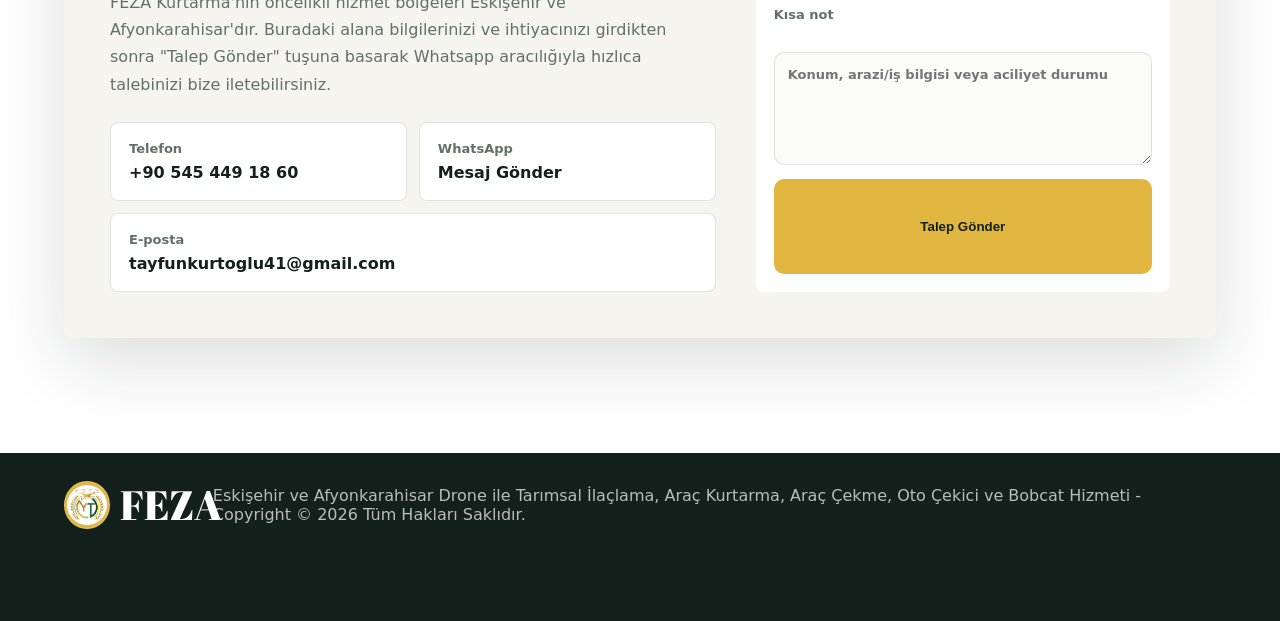
==== commit 09909229: "photo resized" ====
--- a/index.html
+++ b/index.html
@@ -194,7 +194,7 @@
         </a>
 
         <a class="service-card service-card--recovery reveal" href="arac-kurtarma.html">
-          <img src="assets/images/arac-kurtarma-servisi.jpg" alt="Eskişehir araç kurtarma hizmeti" loading="lazy">
+          <img src="assets/images/arac-kurtarma-servisi.webp" alt="Eskişehir araç kurtarma hizmeti" loading="lazy">
           <div class="service-content">
             <span class="service-number">02</span>
             <h3>Araç Kurtarma ve Araç Çekme</h3>
@@ -299,7 +299,7 @@
       <div class="gallery-grid">
         <img class="tall reveal" src="assets/images/Drone-3.webp" alt="Eskişehir tarım alanında drone ile görüntüleme" loading="lazy">
         <img class="reveal" src="assets/images/bobcat-2.webp" alt="Eskişehir bobcat iş makinesi" loading="lazy">
-        <img class="reveal" src="assets/images/arac-kurtarma-servisi.jpg" alt="Eskişehir araç kurtarma için güçlü Kurtarma aracı" loading="lazy">
+        <img class="reveal" src="assets/images/arac-kurtarma-servisi.webp" alt="Eskişehir araç kurtarma için güçlü Kurtarma aracı" loading="lazy">
       </div>
     </section>
 
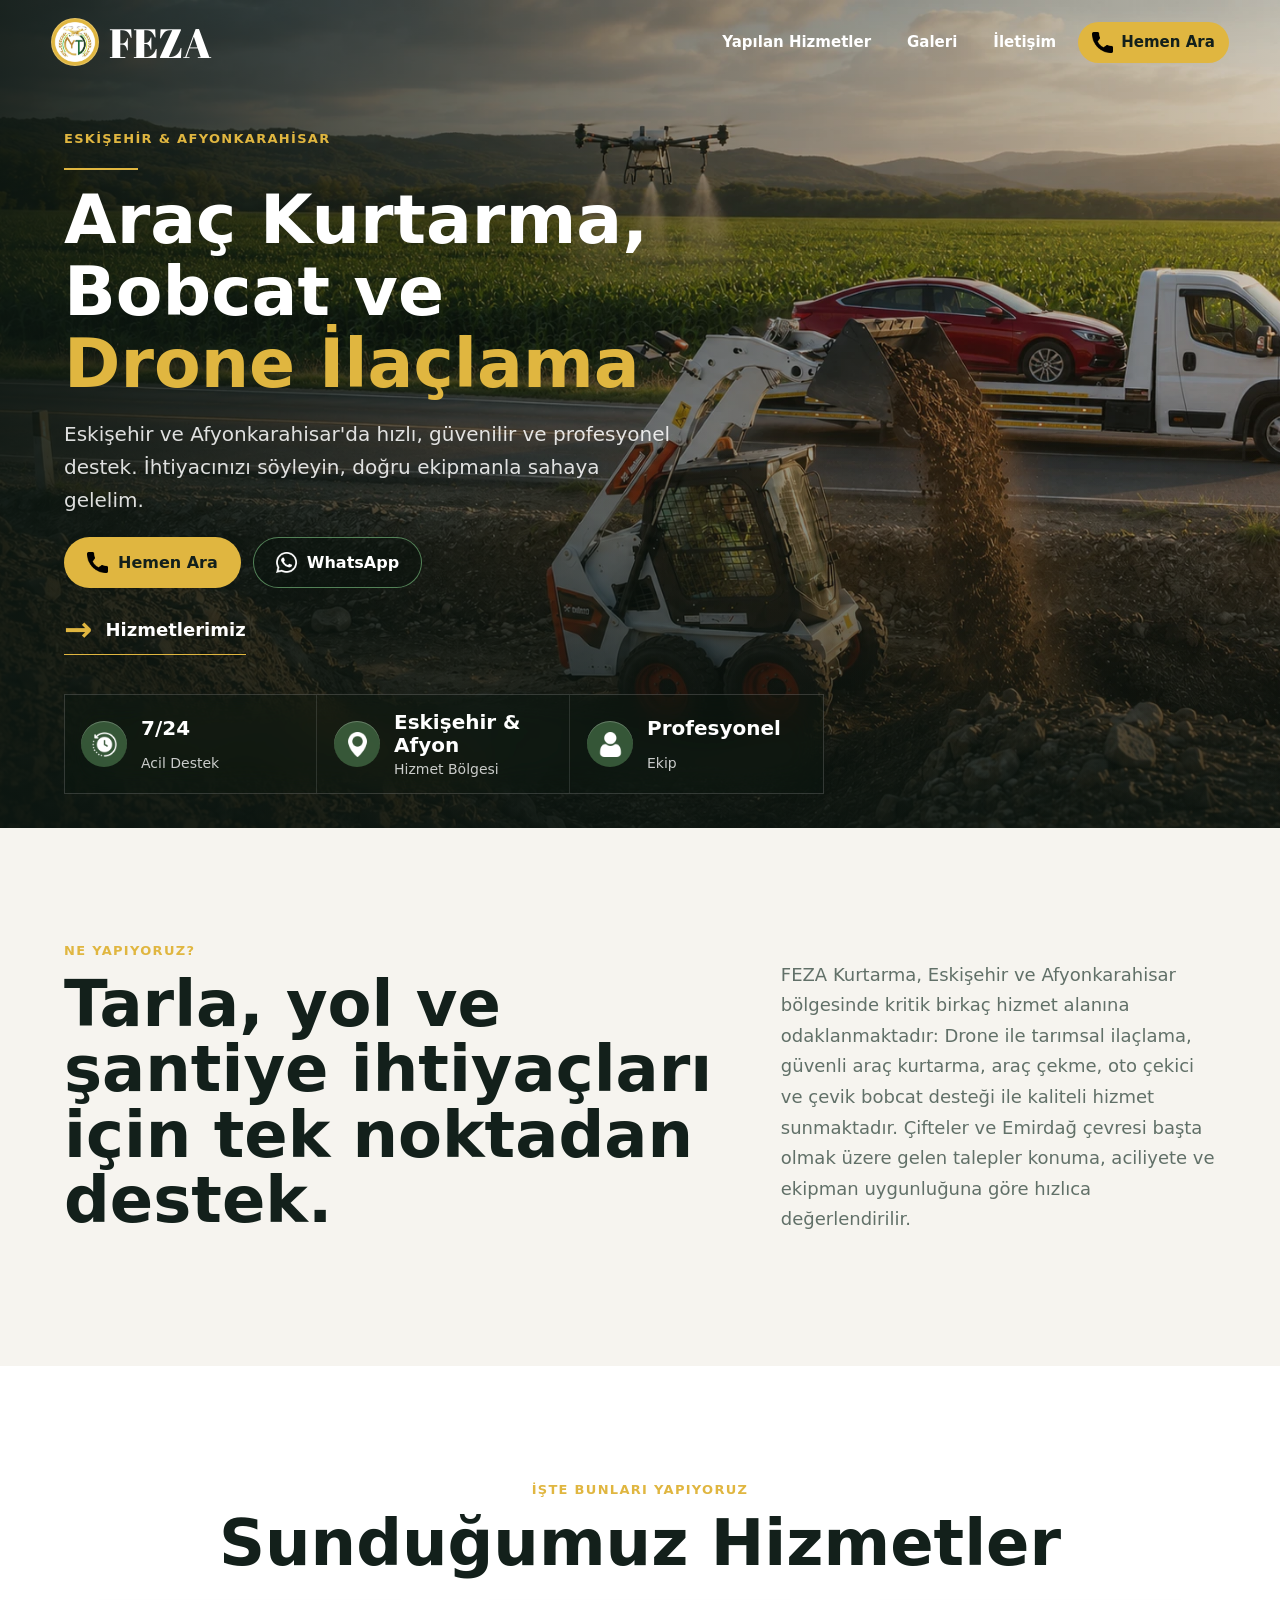
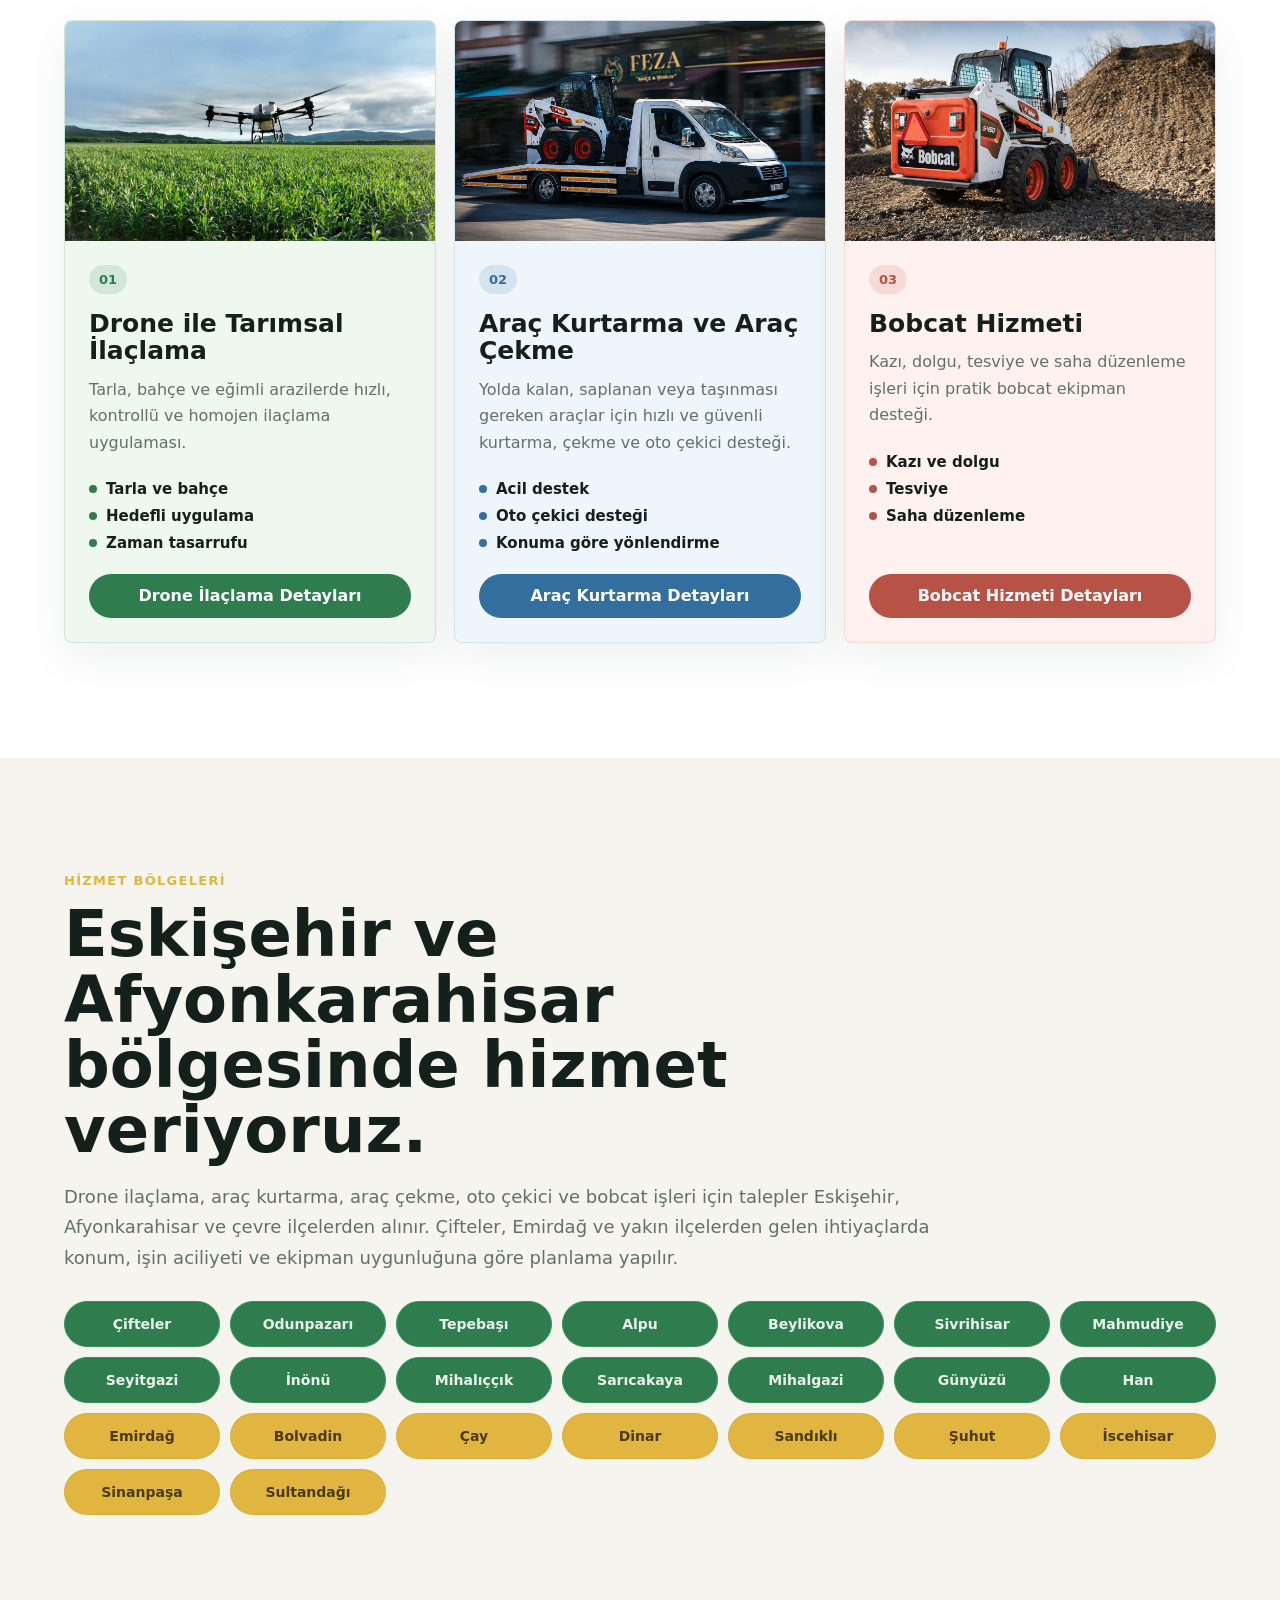
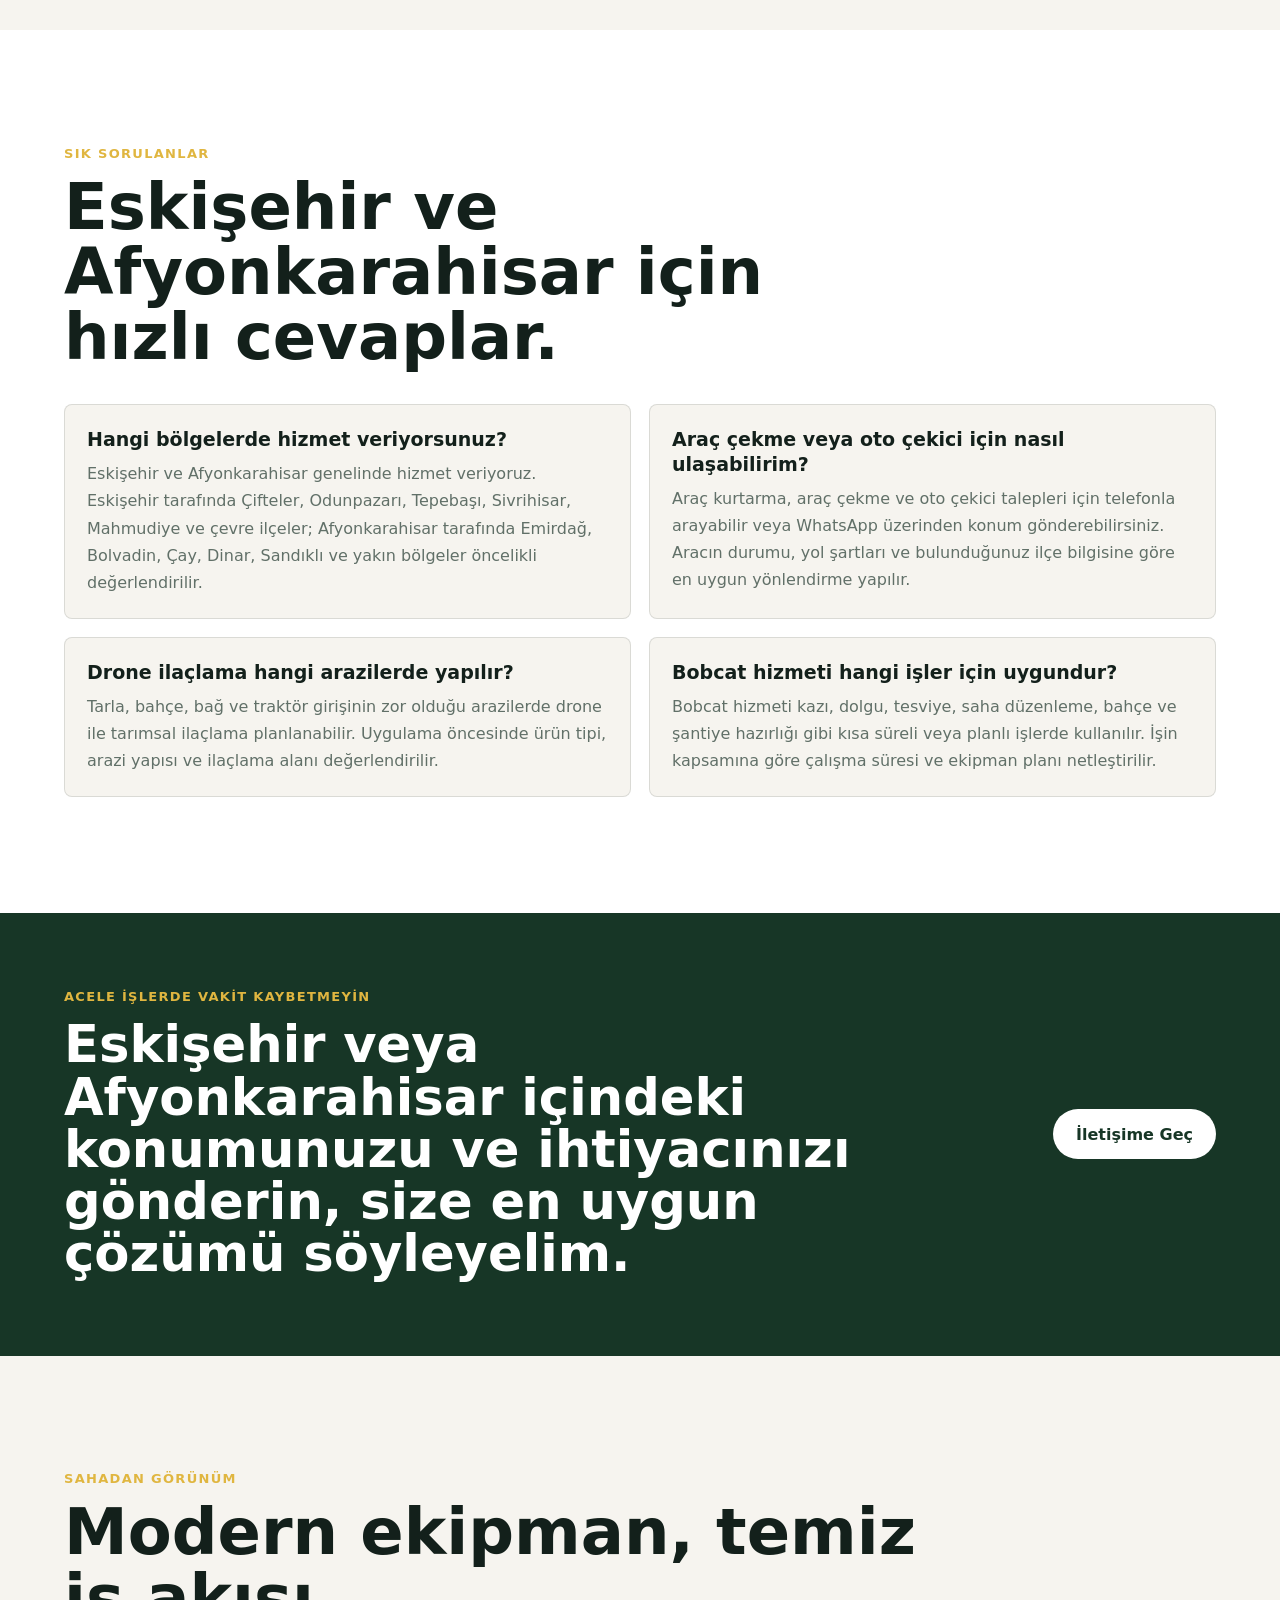
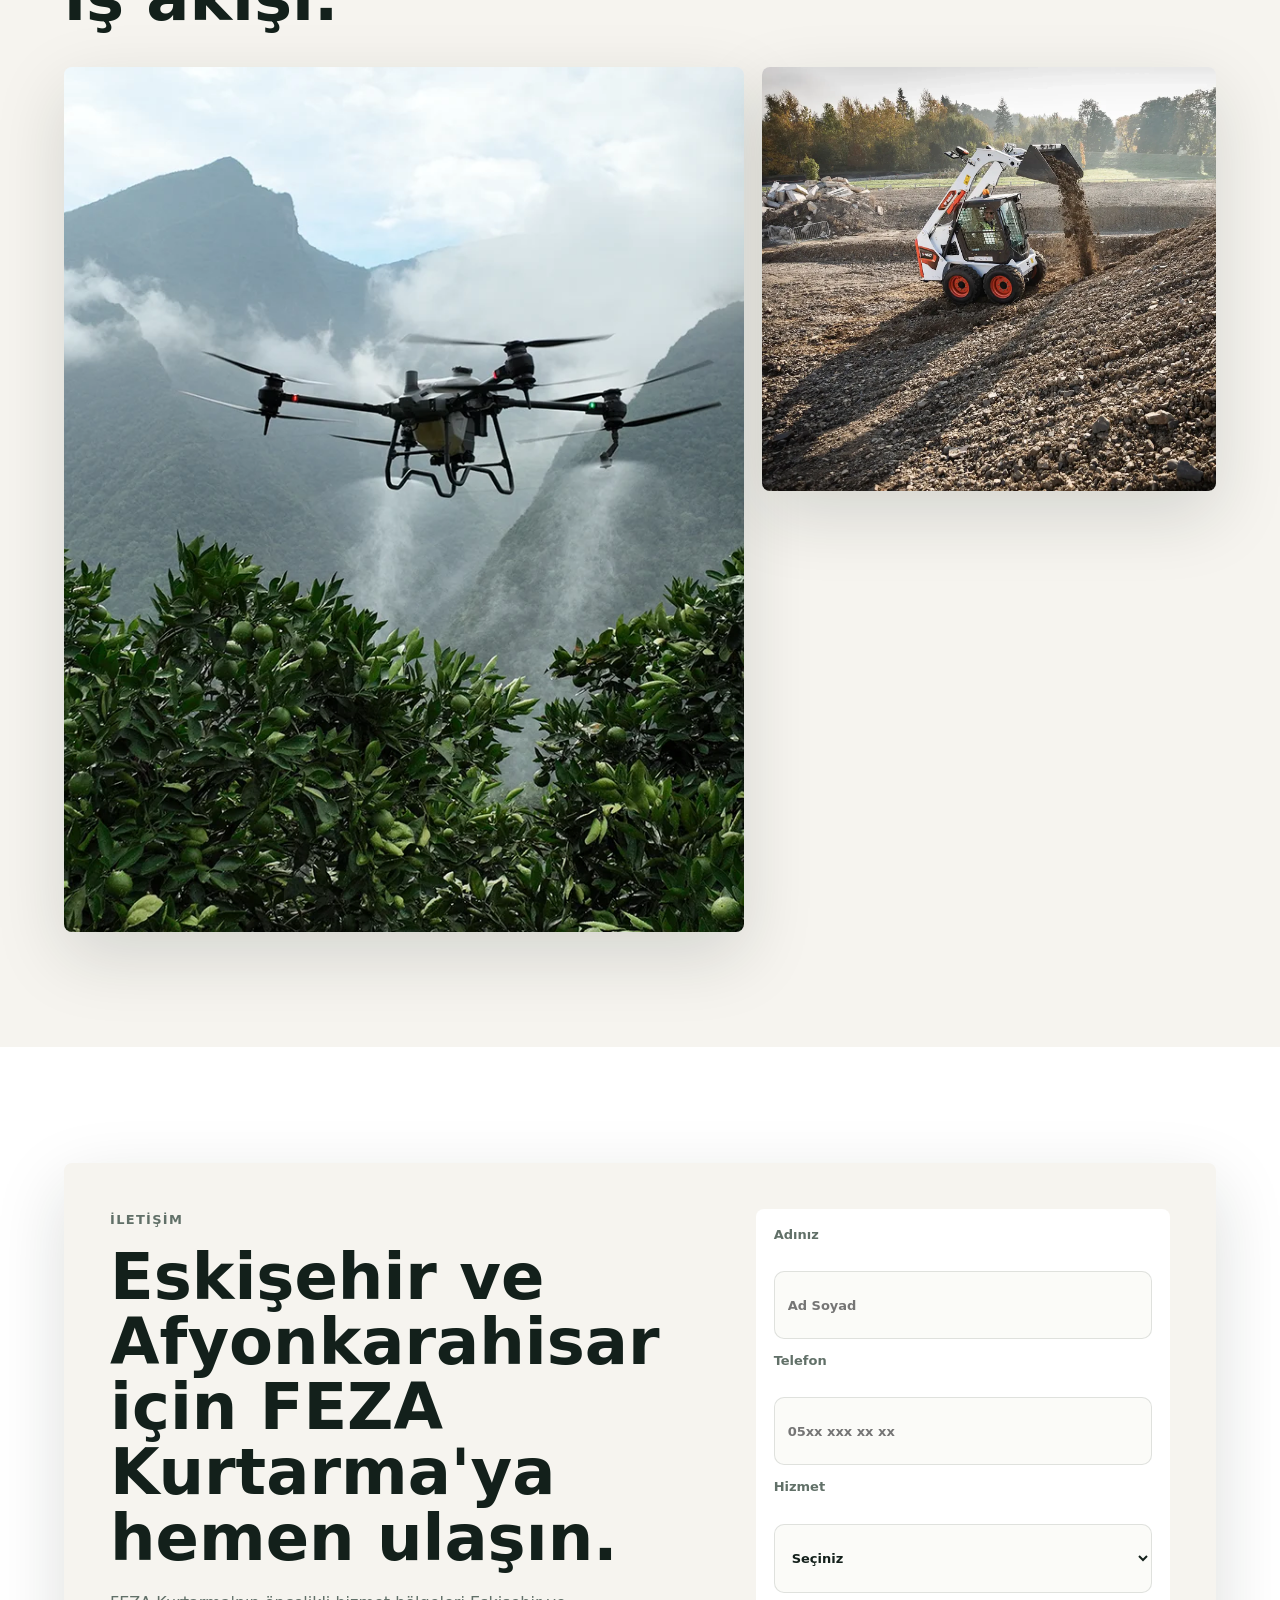
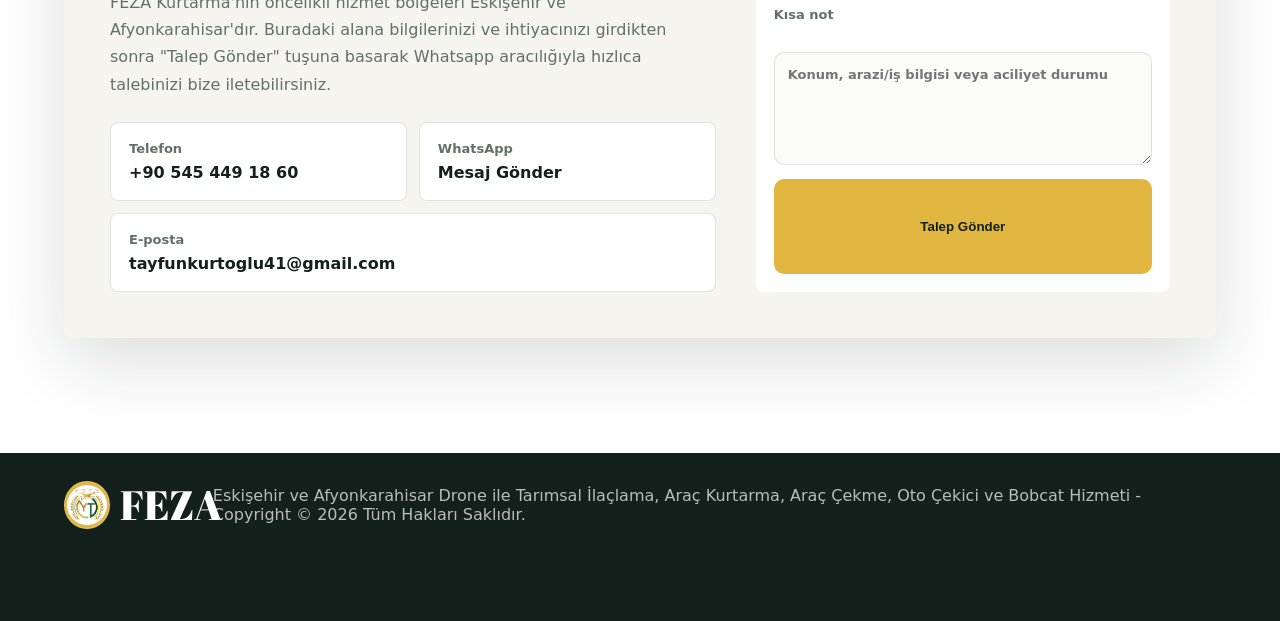
==== commit cf9196bc: "Added Fav icons" ====
--- a/index.html
+++ b/index.html
@@ -101,8 +101,10 @@
       }
     }
   </script>
-  <link rel="icon" type="image/png" href="assets/logo.png">
-  <link rel="apple-touch-icon" href="assets/logo.png">
+  <link rel="icon" href="favicon.ico" sizes="any">
+  <link rel="icon" type="image/png" sizes="48x48" href="assets/favicon-48.png">
+  <link rel="icon" type="image/png" sizes="192x192" href="assets/favicon-192.png">
+  <link rel="apple-touch-icon" href="assets/favicon-192.png">
   <link rel="stylesheet" href="styles.css">
 </head>
 <body>
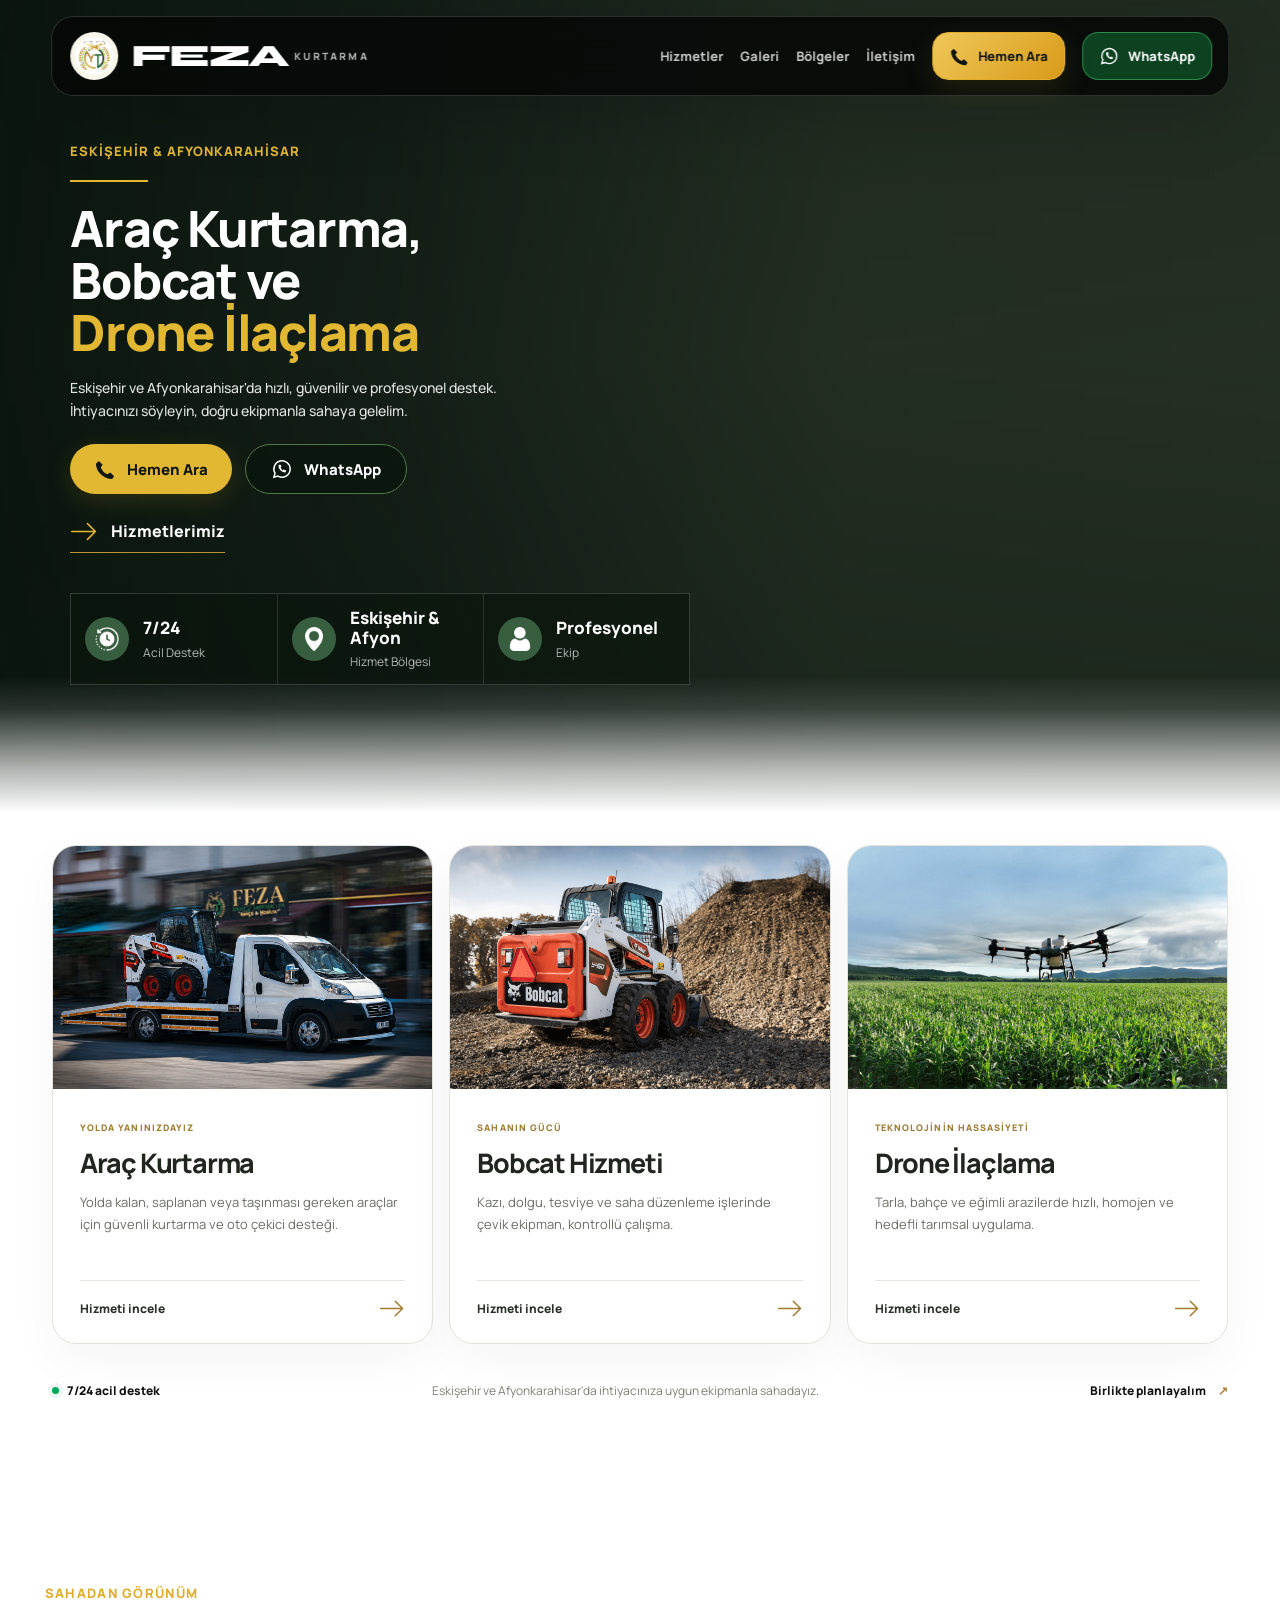
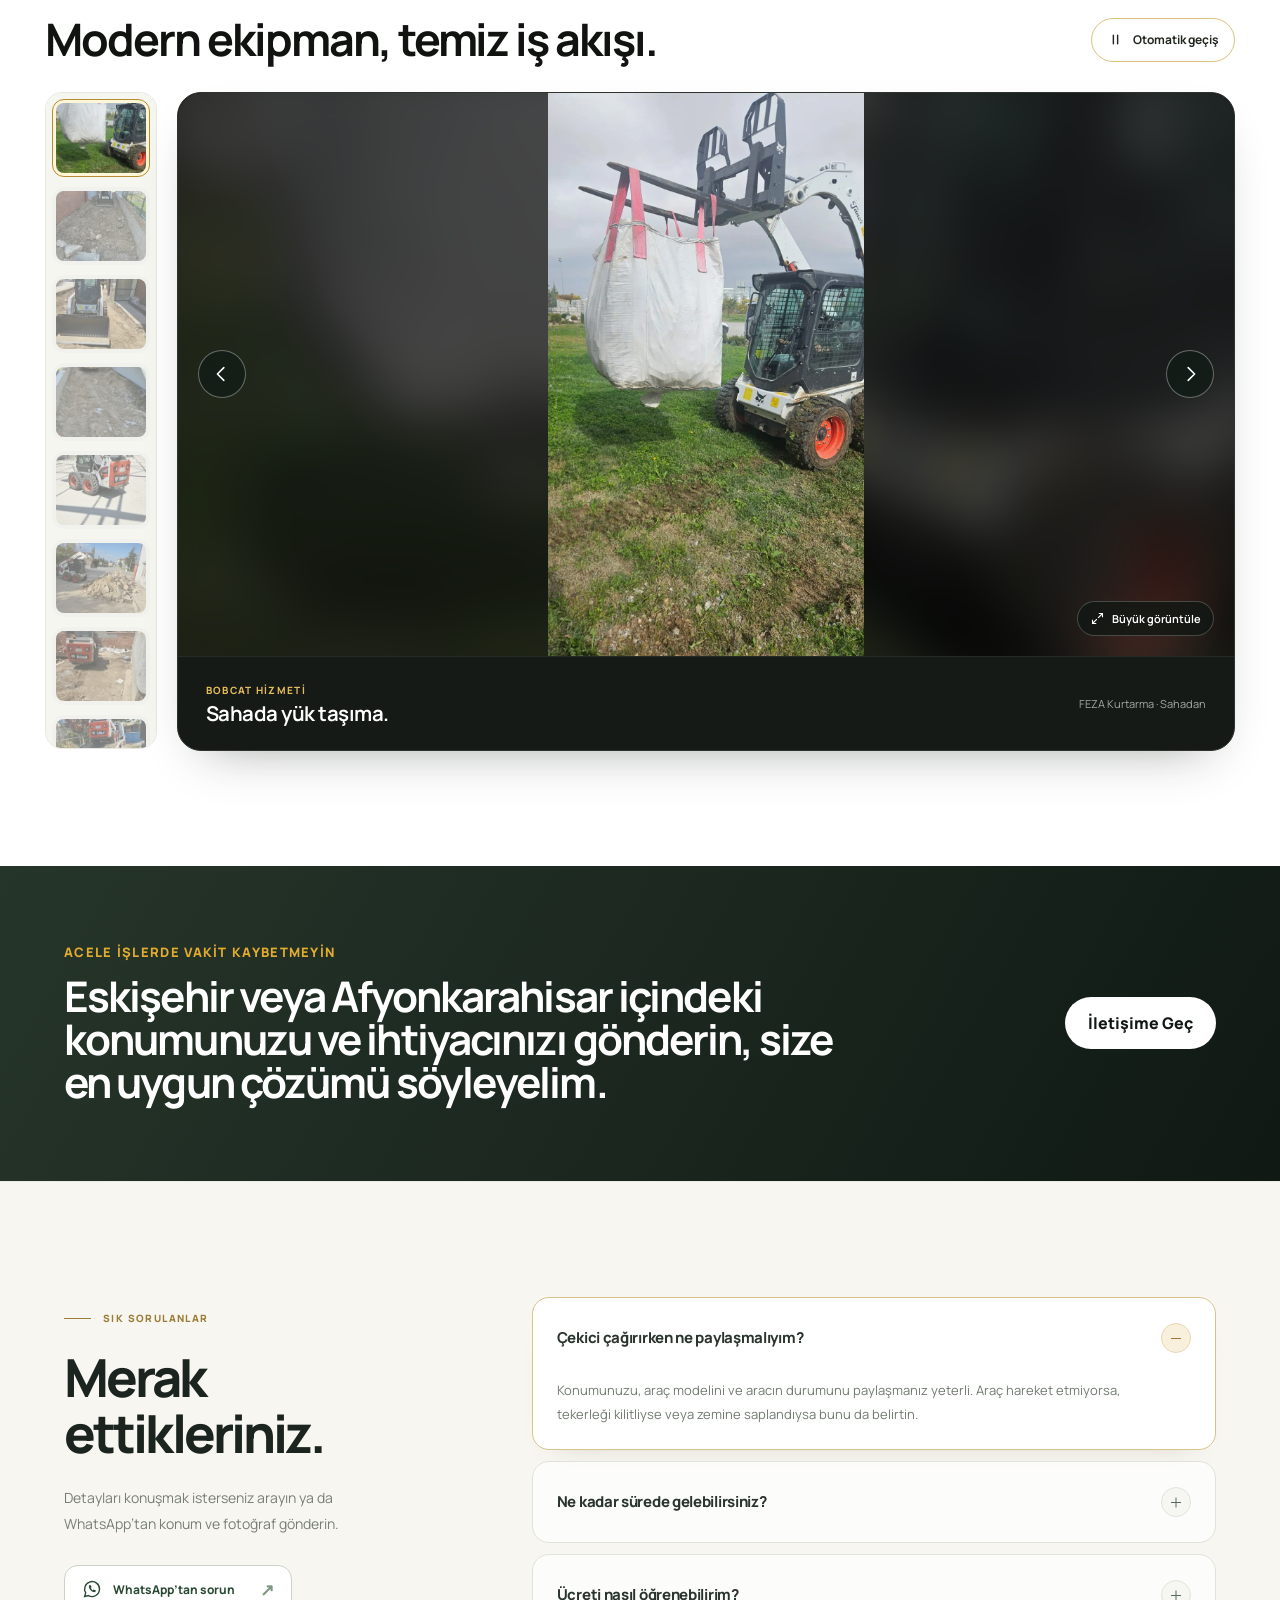
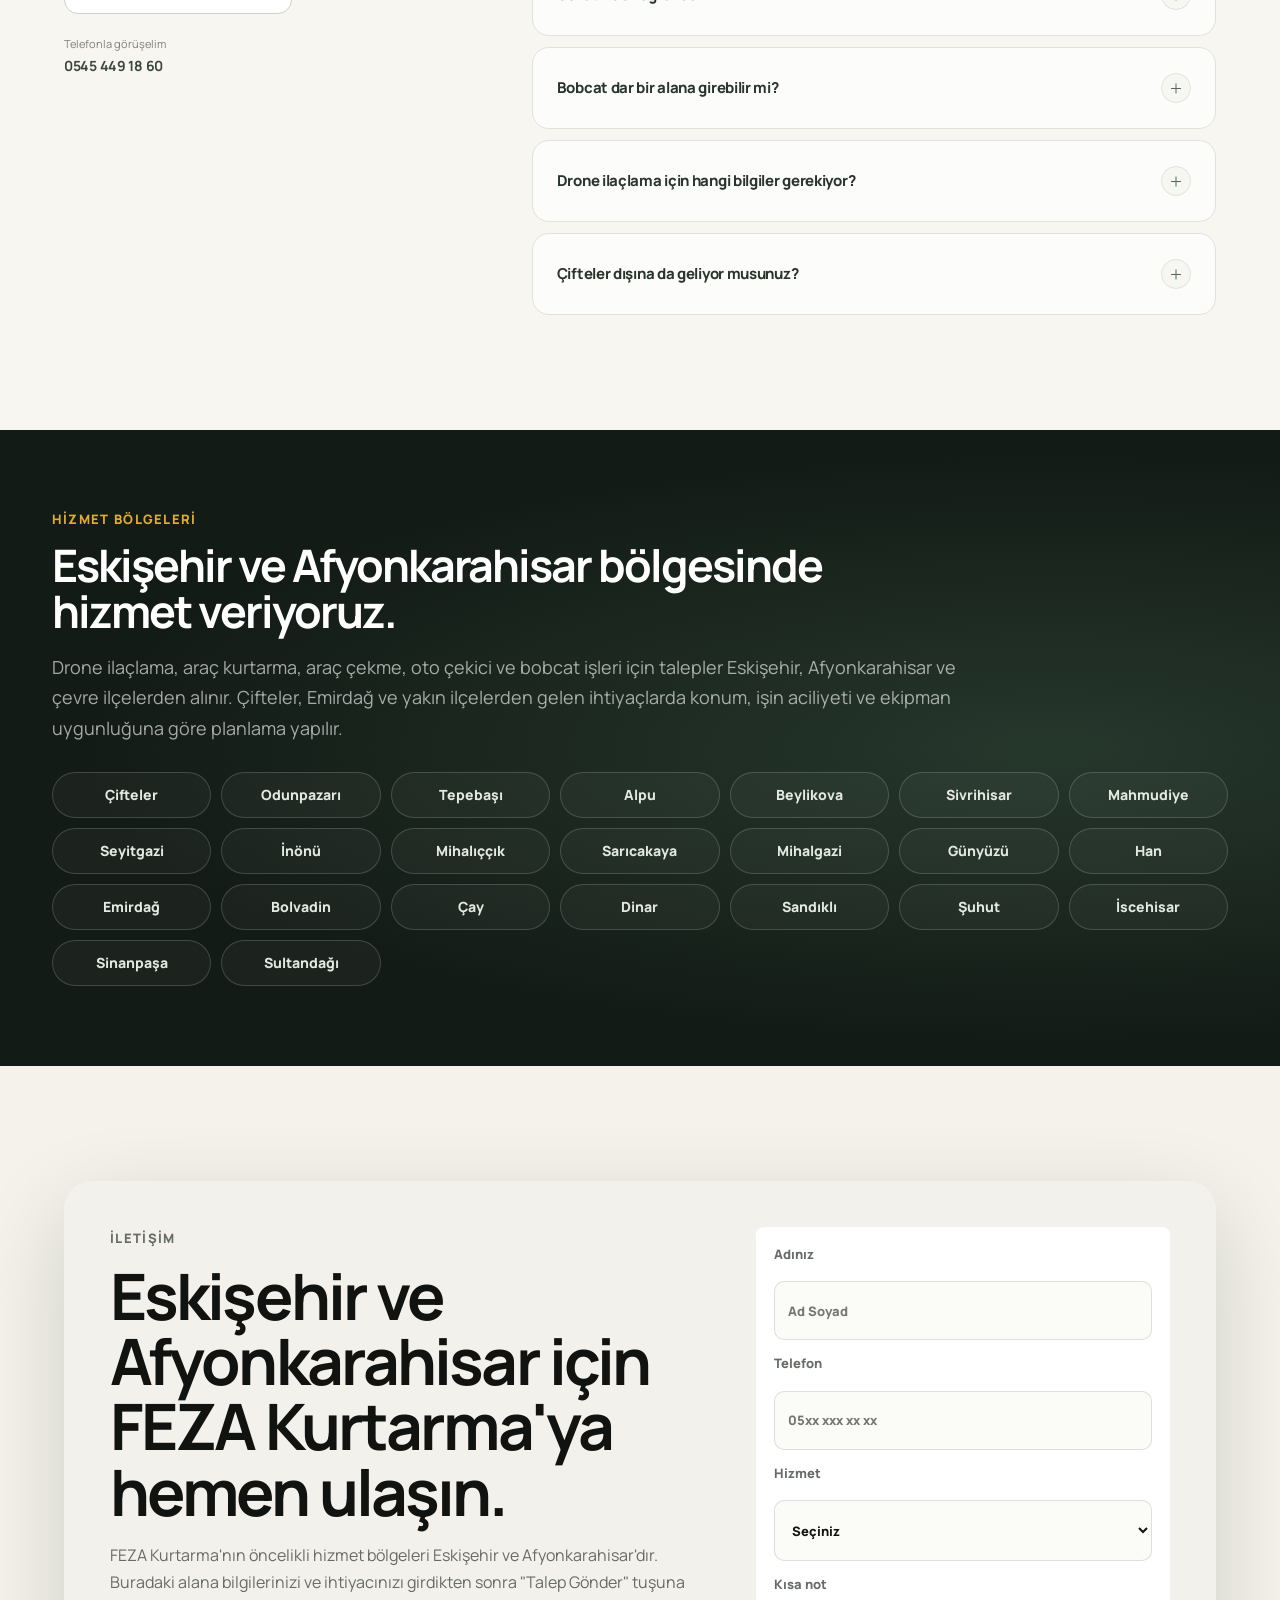
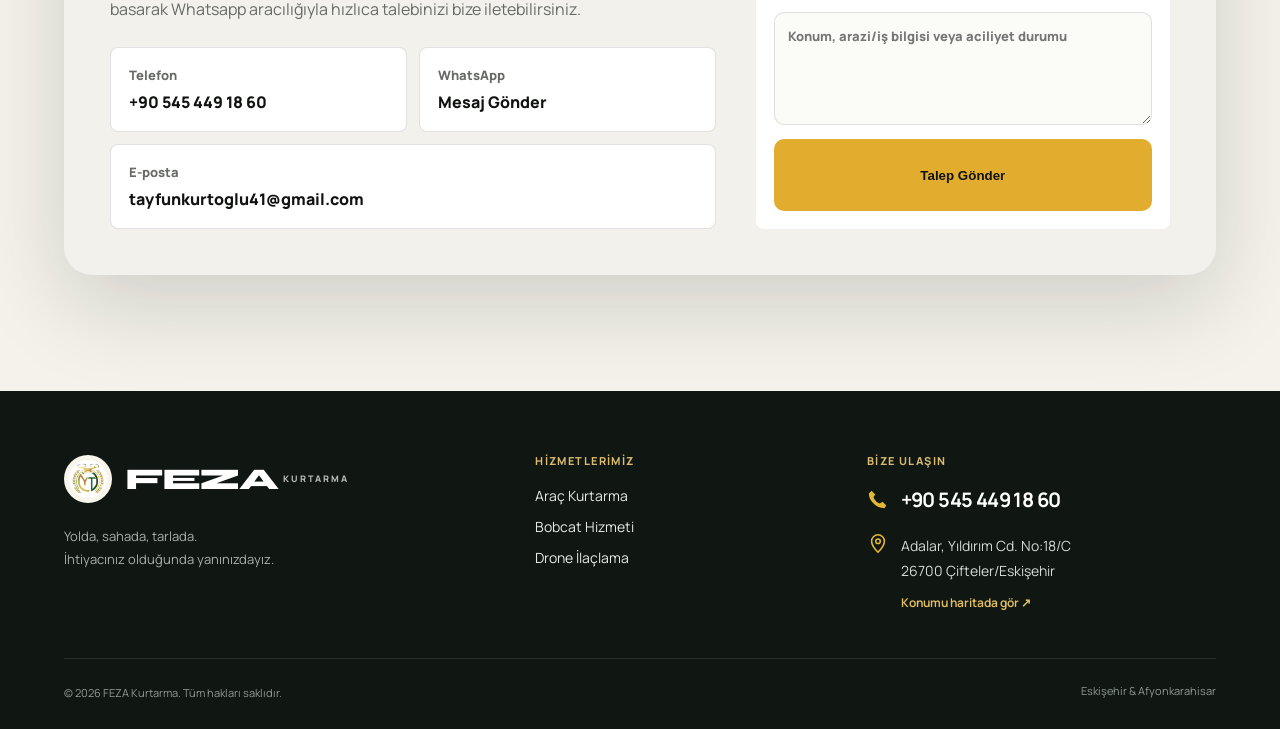
==== commit 6154a953: "Update site design, gallery, navigation and page animations" ====
--- a/index.html
+++ b/index.html
@@ -64,6 +64,8 @@
       ],
       "address": {
         "@type": "PostalAddress",
+        "streetAddress": "Adalar, Yıldırım Cd. No:18/C",
+        "postalCode": "26700",
         "addressLocality": "Çifteler",
         "addressRegion": "Eskişehir",
         "addressCountry": "TR"
@@ -106,124 +108,260 @@
   <link rel="icon" type="image/png" sizes="192x192" href="assets/favicon-192.png">
   <link rel="apple-touch-icon" href="assets/favicon-192.png">
   <link rel="stylesheet" href="styles.css">
+  <link rel="stylesheet" href="reference-home.css">
+  <link rel="stylesheet" href="gallery.css">
+  <link rel="stylesheet" href="faq.css">
+  <link rel="stylesheet" href="site-shared.css">
+  <script src="page-motion.js"></script>
 </head>
-<body>
-  <header class="site-header" id="top">
-    <a class="brand" href="#top" aria-label="FEZA Kurtarma ana sayfa">
-      <img class="brand-logo" src="assets/logo.png" alt="FEZA Kurtarma logo">
-      <span>FEZA</span>
+<body class="reference-home">
+  <svg class="ref-icon-definitions" xmlns="http://www.w3.org/2000/svg" width="0" height="0" aria-hidden="true" style="position:absolute;overflow:hidden">
+  <symbol id="ref-arrow" viewBox="0 0 32 24"><path d="M2 12h27M20 3l9 9-9 9" fill="none" stroke="currentColor" stroke-width="1.8" stroke-linecap="round" stroke-linejoin="round"/></symbol>
+  <symbol id="ref-location" viewBox="0 0 24 24"><path d="M19 9c0 5-7 12-7 12S5 14 5 9a7 7 0 1 1 14 0Z" fill="none" stroke="currentColor" stroke-width="1.7"/><circle cx="12" cy="9" r="2.5" fill="none" stroke="currentColor" stroke-width="1.7"/></symbol>
+  <symbol id="ref-phone" viewBox="0 0 24 24"><path d="m5 3 4 4-2 3c2 4 4 6 7 7l3-2 4 4-2 3C10 22 2 14 2 6Z" fill="currentColor"/></symbol>
+  <symbol id="ref-whatsapp" viewBox="0 0 24 24"><path d="M20 11.5a8.5 8.5 0 0 1-12.7 7.4L3 20l1.2-4.2A8.5 8.5 0 1 1 20 11.5Z" fill="none" stroke="currentColor" stroke-width="1.6"/><path d="M8 7c-1 4 3 8 7 8l1-2-3-1-1 1-2-3 1-1-1-2Z" fill="currentColor"/></symbol>
+</svg>
+  <header class="ref-header" id="top">
+    <a class="ref-brand" href="#anasayfa" aria-label="FEZA Kurtarma ana sayfa">
+      <img class="ref-brand-logo" src="assets/logo.png" alt="" width="48" height="48">
+      <span><b>FEZA</b><em>KURTARMA</em></span>
     </a>
-
-    <button class="nav-toggle" type="button" aria-label="Menüyü aç" aria-expanded="false">
-      <span></span>
-      <span></span>
-    </button>
-
-    <nav class="site-nav" aria-label="Ana menü">
-      <a href="#hizmetler">Yapılan Hizmetler</a>
+    <button class="ref-nav-toggle" type="button" aria-label="Menüyü aç" aria-expanded="false" aria-controls="referenceNav"><span></span><span></span></button>
+    <nav class="ref-nav" id="referenceNav" aria-label="Ana menü">
+      <a href="#hizmetler">Hizmetler</a>
       <a href="#galeri">Galeri</a>
+      <a href="#hizmet-bolgesi">Bölgeler</a>
       <a href="#iletisim">İletişim</a>
-      <a class="nav-call" href="tel:+905454491860"><img class="button-icon" src="assets/icons/phone-dark.png" alt="">Hemen Ara</a>
+      <a class="ref-location" href="#hizmet-bolgesi"><svg><use href="#ref-location"/></svg>Eskişehir • Afyonkarahisar</a>
+      <a class="ref-pill ref-call" href="tel:+905454491860"><svg><use href="#ref-phone"/></svg>Hemen Ara</a>
+      <a class="ref-pill ref-whatsapp" href="https://wa.me/905454491860" target="_blank" rel="noopener"><svg><use href="#ref-whatsapp"/></svg>WhatsApp</a>
     </nav>
   </header>
 
   <main>
-    <section class="hero">
-      <div class="hero-media" aria-hidden="true">
+    <section class="ref-hero" id="anasayfa" aria-labelledby="homeHeroTitle">
+      <div class="ref-scene" aria-hidden="true">
         <picture>
-          <source srcset="assets/images/banner-mobile.webp" media="(max-width: 820px)">
-          <img src="assets/images/banner.webp" alt="" fetchpriority="high">
+          <source srcset="assets/images/banner-mobile.webp" media="(max-width: 600px)">
+          <img src="assets/images/banner.webp" alt="" width="1672" height="941" fetchpriority="high" decoding="async">
         </picture>
       </div>
-      <div class="hero-overlay"></div>
-      <div class="hero-content">
-        <p class="eyebrow">Eskişehir & Afyonkarahisar</p>
-        <h1>Araç Kurtarma,<br>Bobcat ve<br><span class="hero-feza">Drone İlaçlama</span></h1>
-        <p class="hero-copy">Eskişehir ve Afyonkarahisar'da hızlı, güvenilir ve profesyonel destek. İhtiyacınızı söyleyin, doğru ekipmanla sahaya gelelim.</p>
-        <div class="hero-actions">
-          <a class="button primary" href="tel:+905454491860"><img class="button-icon" src="assets/icons/phone-dark.png" alt="">Hemen Ara</a>
-          <a class="button whatsapp" href="https://wa.me/905454491860" target="_blank" rel="noopener"><img class="button-icon" src="assets/icons/whatsapp-light.png" alt="">WhatsApp</a>
-        </div>
-        <a class="hero-service-link" href="#hizmetler">Hizmetlerimiz</a>
-      </div>
-      <div class="hero-strip" aria-label="Öne çıkan bilgiler">
-        <div>
-          <span class="stat-icon"><img src="assets/icons/support-24-light.png" alt=""></span>
-          <strong>7/24</strong>
-          <span>Acil Destek</span>
-        </div>
-        <div>
-          <span class="stat-icon"><img src="assets/icons/location-pin-light.png" alt=""></span>
-          <strong>Eskişehir & Afyon</strong>
-          <span>Hizmet Bölgesi</span>
-        </div>
-        <div>
-          <span class="stat-icon"><img src="assets/icons/team-light.png" alt=""></span>
-          <strong>Profesyonel</strong>
-          <span>Ekip</span>
-        </div>
-      </div>
-    </section>
-
-    <section class="intro section-pad">
-      <div class="section-heading">
-        <p class="eyebrow">Ne yapıyoruz?</p>
-        <h2>Tarla, yol ve şantiye ihtiyaçları için tek noktadan destek.</h2>
-      </div>
-      <p>FEZA Kurtarma, Eskişehir ve Afyonkarahisar bölgesinde kritik birkaç hizmet alanına odaklanmaktadır: Drone ile tarımsal ilaçlama, güvenli araç kurtarma, araç çekme, oto çekici ve çevik bobcat desteği ile kaliteli hizmet sunmaktadır. Çifteler ve Emirdağ çevresi başta olmak üzere gelen talepler konuma, aciliyete ve ekipman uygunluğuna göre hızlıca değerlendirilir.</p>
-    </section>
-
-    <section class="services section-pad" id="hizmetler">
-      <div class="section-heading centered">
-        <p class="eyebrow">İşte Bunları Yapıyoruz</p>
-        <h2>Sunduğumuz Hizmetler</h2>
-      </div>
-
-      <div class="service-grid">
-        <a class="service-card service-card--drone reveal" href="drone-ile-tarimsal-ilaclama.html">
-          <img src="assets/images/Drone-1.jpeg" alt="Eskişehir drone ile tarımsal ilaçlama hizmeti" loading="lazy">
-          <div class="service-content">
-            <span class="service-number">01</span>
-            <h3>Drone ile Tarımsal İlaçlama</h3>
-            <p>Tarla, bahçe ve eğimli arazilerde hızlı, kontrollü ve homojen ilaçlama uygulaması.</p>
-            <div class="service-points">
-              <span>Tarla ve bahçe</span>
-              <span>Hedefli uygulama</span>
-              <span>Zaman tasarrufu</span>
-            </div>
-            <span class="service-link">Drone İlaçlama Detayları</span>
-          </div>
+      <div class="ref-scene-shade" aria-hidden="true"></div>
+
+      <div class="home-hero-layout">
+        <div class="home-hero-copy">
+          <p class="home-hero-eyebrow">Eskişehir &amp; Afyonkarahisar</p>
+          <h1 id="homeHeroTitle"><span>Araç Kurtarma,</span><span>Bobcat ve</span><span class="home-hero-highlight">Drone İlaçlama</span></h1>
+          <p class="home-hero-description">Eskişehir ve Afyonkarahisar'da hızlı, güvenilir ve profesyonel destek.<br>İhtiyacınızı söyleyin, doğru ekipmanla sahaya gelelim.</p>
+          <div class="home-hero-actions">
+            <a class="home-hero-button home-hero-button--call" href="tel:+905454491860"><svg aria-hidden="true"><use href="#ref-phone"/></svg>Hemen Ara</a>
+            <a class="home-hero-button home-hero-button--whatsapp" href="https://wa.me/905454491860" target="_blank" rel="noopener"><svg aria-hidden="true"><use href="#ref-whatsapp"/></svg>WhatsApp</a>
+          </div>
+          <a class="home-hero-service-link" href="#hizmetler"><svg aria-hidden="true"><use href="#ref-arrow"/></svg>Hizmetlerimiz</a>
+        </div>
+
+        <div class="home-hero-stats" aria-label="Öne çıkan hizmet bilgileri">
+          <div class="home-hero-stat">
+            <span class="home-hero-stat-icon"><img src="assets/icons/support-24-light.png" alt="" width="24" height="24"></span>
+            <div><strong>7/24</strong><span>Acil Destek</span></div>
+          </div>
+          <div class="home-hero-stat">
+            <span class="home-hero-stat-icon"><img src="assets/icons/location-pin-light.png" alt="" width="24" height="24"></span>
+            <div><strong>Eskişehir &amp;<br>Afyon</strong><span>Hizmet Bölgesi</span></div>
+          </div>
+          <div class="home-hero-stat">
+            <span class="home-hero-stat-icon"><img src="assets/icons/team-light.png" alt="" width="24" height="24"></span>
+            <div><strong>Profesyonel</strong><span>Ekip</span></div>
+          </div>
+        </div>
+      </div>
+    </section>
+
+    <section class="ref-services" id="hizmetler" aria-label="Hizmetlerimiz">
+      <div class="ref-service-grid">
+        <a class="ref-service-card" href="arac-kurtarma.html">
+          <div class="ref-card-photo ref-card-photo--recovery"><img src="assets/images/arac-kurtarma-servisi.webp" alt="FEZA araç kurtarma ve oto çekici hizmeti" width="1448" height="1086" loading="lazy"></div>
+          <div class="ref-card-content"><span class="ref-card-index">YOLDA YANINIZDAYIZ</span><h2>Araç Kurtarma</h2><p>Yolda kalan, saplanan veya taşınması gereken araçlar için güvenli kurtarma ve oto çekici desteği.</p><span class="ref-card-link">Hizmeti incele <svg><use href="#ref-arrow"/></svg></span></div>
         </a>
-
-        <a class="service-card service-card--recovery reveal" href="arac-kurtarma.html">
-          <img src="assets/images/arac-kurtarma-servisi.webp" alt="Eskişehir araç kurtarma hizmeti" loading="lazy">
-          <div class="service-content">
-            <span class="service-number">02</span>
-            <h3>Araç Kurtarma ve Araç Çekme</h3>
-            <p>Yolda kalan, saplanan veya taşınması gereken araçlar için hızlı ve güvenli kurtarma, çekme ve oto çekici desteği.</p>
-            <div class="service-points">
-              <span>Acil destek</span>
-              <span>Oto çekici desteği</span>
-              <span>Konuma göre yönlendirme</span>
-            </div>
-            <span class="service-link">Araç Kurtarma Detayları</span>
-          </div>
+        <a class="ref-service-card" href="bobcat-hizmeti.html">
+          <div class="ref-card-photo ref-card-photo--bobcat"><img src="assets/images/bobcat-1.webp" alt="FEZA Bobcat kazı ve saha düzenleme hizmeti" width="1447" height="963" loading="lazy"></div>
+          <div class="ref-card-content"><span class="ref-card-index">SAHANIN GÜCÜ</span><h2>Bobcat Hizmeti</h2><p>Kazı, dolgu, tesviye ve saha düzenleme işlerinde çevik ekipman, kontrollü çalışma.</p><span class="ref-card-link">Hizmeti incele <svg><use href="#ref-arrow"/></svg></span></div>
         </a>
-
-        <a class="service-card service-card--bobcat reveal" href="bobcat-hizmeti.html">
-          <img src="assets/images/bobcat-1.webp" alt="Eskişehir bobcat hizmeti" loading="lazy">
-          <div class="service-content">
-            <span class="service-number">03</span>
-            <h3>Bobcat Hizmeti</h3>
-            <p>Kazı, dolgu, tesviye ve saha düzenleme işleri için pratik bobcat ekipman desteği.</p>
-            <div class="service-points">
-              <span>Kazı ve dolgu</span>
-              <span>Tesviye</span>
-              <span>Saha düzenleme</span>
-            </div>
-            <span class="service-link">Bobcat Hizmeti Detayları</span>
-          </div>
+        <a class="ref-service-card" href="drone-ile-tarimsal-ilaclama.html">
+          <div class="ref-card-photo ref-card-photo--drone"><img src="assets/images/Drone-1.jpeg" alt="FEZA drone ile tarımsal ilaçlama hizmeti" width="2560" height="1440" loading="lazy"></div>
+          <div class="ref-card-content"><span class="ref-card-index">TEKNOLOJİNİN HASSASİYETİ</span><h2>Drone İlaçlama</h2><p>Tarla, bahçe ve eğimli arazilerde hızlı, homojen ve hedefli tarımsal uygulama.</p><span class="ref-card-link">Hizmeti incele <svg><use href="#ref-arrow"/></svg></span></div>
         </a>
+      </div>
+      <div class="ref-service-note"><span><i></i>7/24 acil destek</span><p>Eskişehir ve Afyonkarahisar'da ihtiyacınıza uygun ekipmanla sahadayız.</p><a href="#iletisim">Birlikte planlayalım <span>↗</span></a></div>
+    </section>
+
+    <section class="gallery section-pad" id="galeri">
+      <div class="gallery-heading-row">
+        <div class="section-heading">
+          <p class="eyebrow">Sahadan görünüm</p>
+          <h2 id="gallery-heading">Modern ekipman, temiz iş akışı.</h2>
+        </div>
+        <button class="gallery-autoplay" type="button" data-gallery-autoplay aria-label="Otomatik geçişleri duraklat" aria-pressed="true" hidden>
+          <svg class="gallery-pause-icon" viewBox="0 0 24 24" aria-hidden="true"><path d="M9 6v12M15 6v12"/></svg>
+          <svg class="gallery-play-icon" viewBox="0 0 24 24" aria-hidden="true"><path d="m9 5 11 7-11 7Z"/></svg>
+          <span>Otomatik geçiş</span>
+        </button>
+      </div>
+      <div class="field-gallery" data-gallery role="region" aria-roledescription="karusel" aria-labelledby="gallery-heading">
+        <div class="gallery-thumbnails" data-gallery-thumbnails aria-label="Fotoğraf seç" hidden></div>
+        <div class="gallery-stage">
+          <div class="gallery-track" data-gallery-track tabindex="0" aria-label="Fotoğraflar; sağ ve sol ok tuşlarıyla gezinin">
+            <figure class="gallery-slide" data-gallery-slide>
+              <a class="gallery-photo" href="assets/images/gallery/feza-sahadan-13.webp" data-gallery-open aria-label="Bobcat çatal ataşmanıyla büyük çuval taşıma çalışması fotoğrafını büyüt">
+                <img src="assets/images/gallery/feza-sahadan-13.webp" data-gallery-thumb="assets/images/gallery/feza-sahadan-13-thumb.webp" alt="Bobcat çatal ataşmanıyla büyük çuval taşıma çalışması" width="900" height="1600" loading="lazy" decoding="async">
+                <span class="gallery-expand-hint" aria-hidden="true"><svg viewBox="0 0 24 24"><path d="M14 4h6v6M20 4l-7 7M10 20H4v-6M4 20l7-7"/></svg>Büyük görüntüle</span>
+              </a>
+              <figcaption><div><p>Bobcat hizmeti</p><h3>Sahada yük taşıma.</h3></div><span>FEZA Kurtarma · Sahadan</span></figcaption>
+            </figure>
+            <figure class="gallery-slide" data-gallery-slide>
+              <a class="gallery-photo" href="assets/images/gallery/feza-sahadan-01.webp" data-gallery-open aria-label="Yapı kenarındaki dar alanda Bobcat ile saha hazırlığı fotoğrafını büyüt">
+                <img src="assets/images/gallery/feza-sahadan-01.webp" data-gallery-thumb="assets/images/gallery/feza-sahadan-01-thumb.webp" alt="Yapı kenarındaki dar alanda Bobcat ile saha hazırlığı" width="901" height="1600" loading="lazy" decoding="async">
+                <span class="gallery-expand-hint" aria-hidden="true"><svg viewBox="0 0 24 24"><path d="M14 4h6v6M20 4l-7 7M10 20H4v-6M4 20l7-7"/></svg>Büyük görüntüle</span>
+              </a>
+              <figcaption><div><p>Bobcat hizmeti</p><h3>Dar alanda saha hazırlığı.</h3></div><span>FEZA Kurtarma · Sahadan</span></figcaption>
+            </figure>
+            <figure class="gallery-slide" data-gallery-slide>
+              <a class="gallery-photo" href="assets/images/gallery/feza-sahadan-02.webp" data-gallery-open aria-label="Bobcat kepçesiyle zemin düzenleme çalışması fotoğrafını büyüt">
+                <img src="assets/images/gallery/feza-sahadan-02.webp" data-gallery-thumb="assets/images/gallery/feza-sahadan-02-thumb.webp" alt="Bobcat kepçesiyle zemin düzenleme çalışması" width="901" height="1600" loading="lazy" decoding="async">
+                <span class="gallery-expand-hint" aria-hidden="true"><svg viewBox="0 0 24 24"><path d="M14 4h6v6M20 4l-7 7M10 20H4v-6M4 20l7-7"/></svg>Büyük görüntüle</span>
+              </a>
+              <figcaption><div><p>Bobcat hizmeti</p><h3>Kontrollü zemin düzenleme.</h3></div><span>FEZA Kurtarma · Sahadan</span></figcaption>
+            </figure>
+            <figure class="gallery-slide" data-gallery-slide>
+              <a class="gallery-photo" href="assets/images/gallery/feza-sahadan-03.webp" data-gallery-open aria-label="Merdiven yanında çalışan Bobcat kompakt yükleyici fotoğrafını büyüt">
+                <img src="assets/images/gallery/feza-sahadan-03.webp" data-gallery-thumb="assets/images/gallery/feza-sahadan-03-thumb.webp" alt="Merdiven yanında çalışan Bobcat kompakt yükleyici" width="900" height="1125" loading="lazy" decoding="async">
+                <span class="gallery-expand-hint" aria-hidden="true"><svg viewBox="0 0 24 24"><path d="M14 4h6v6M20 4l-7 7M10 20H4v-6M4 20l7-7"/></svg>Büyük görüntüle</span>
+              </a>
+              <figcaption><div><p>Bobcat hizmeti</p><h3>Yapı çevresinde çalışma.</h3></div><span>FEZA Kurtarma · Sahadan</span></figcaption>
+            </figure>
+            <figure class="gallery-slide" data-gallery-slide>
+              <a class="gallery-photo" href="assets/images/gallery/feza-sahadan-04.webp" data-gallery-open aria-label="Çelik çatı altındaki şantiyede Bobcat yükleyici fotoğrafını büyüt">
+                <img src="assets/images/gallery/feza-sahadan-04.webp" data-gallery-thumb="assets/images/gallery/feza-sahadan-04-thumb.webp" alt="Çelik çatı altındaki şantiyede Bobcat yükleyici" width="901" height="1600" loading="lazy" decoding="async">
+                <span class="gallery-expand-hint" aria-hidden="true"><svg viewBox="0 0 24 24"><path d="M14 4h6v6M20 4l-7 7M10 20H4v-6M4 20l7-7"/></svg>Büyük görüntüle</span>
+              </a>
+              <figcaption><div><p>Bobcat hizmeti</p><h3>Şantiyede güçlü destek.</h3></div><span>FEZA Kurtarma · Sahadan</span></figcaption>
+            </figure>
+            <figure class="gallery-slide" data-gallery-slide>
+              <a class="gallery-photo" href="assets/images/gallery/feza-sahadan-05.webp" data-gallery-open aria-label="Yapı çevresinde Bobcat ile kazı ve toprak düzenleme fotoğrafını büyüt">
+                <img src="assets/images/gallery/feza-sahadan-05.webp" data-gallery-thumb="assets/images/gallery/feza-sahadan-05-thumb.webp" alt="Yapı çevresinde Bobcat ile kazı ve toprak düzenleme" width="901" height="1600" loading="lazy" decoding="async">
+                <span class="gallery-expand-hint" aria-hidden="true"><svg viewBox="0 0 24 24"><path d="M14 4h6v6M20 4l-7 7M10 20H4v-6M4 20l7-7"/></svg>Büyük görüntüle</span>
+              </a>
+              <figcaption><div><p>Bobcat hizmeti</p><h3>Kazı ve saha düzenleme.</h3></div><span>FEZA Kurtarma · Sahadan</span></figcaption>
+            </figure>
+            <figure class="gallery-slide" data-gallery-slide>
+              <a class="gallery-photo" href="assets/images/gallery/feza-sahadan-06.webp" data-gallery-open aria-label="Bobcat ile yapı çevresinde zemin tesviye çalışması fotoğrafını büyüt">
+                <img src="assets/images/gallery/feza-sahadan-06.webp" data-gallery-thumb="assets/images/gallery/feza-sahadan-06-thumb.webp" alt="Bobcat ile yapı çevresinde zemin tesviye çalışması" width="901" height="1600" loading="lazy" decoding="async">
+                <span class="gallery-expand-hint" aria-hidden="true"><svg viewBox="0 0 24 24"><path d="M14 4h6v6M20 4l-7 7M10 20H4v-6M4 20l7-7"/></svg>Büyük görüntüle</span>
+              </a>
+              <figcaption><div><p>Bobcat hizmeti</p><h3>Zemin tesviye çalışması.</h3></div><span>FEZA Kurtarma · Sahadan</span></figcaption>
+            </figure>
+            <figure class="gallery-slide" data-gallery-slide>
+              <a class="gallery-photo" href="assets/images/gallery/feza-sahadan-07.webp" data-gallery-open aria-label="Taşıma aracı rampasındaki Bobcat yükleyici fotoğrafını büyüt">
+                <img src="assets/images/gallery/feza-sahadan-07.webp" data-gallery-thumb="assets/images/gallery/feza-sahadan-07-thumb.webp" alt="Taşıma aracı rampasındaki Bobcat yükleyici" width="900" height="1600" loading="lazy" decoding="async">
+                <span class="gallery-expand-hint" aria-hidden="true"><svg viewBox="0 0 24 24"><path d="M14 4h6v6M20 4l-7 7M10 20H4v-6M4 20l7-7"/></svg>Büyük görüntüle</span>
+              </a>
+              <figcaption><div><p>Bobcat hizmeti</p><h3>Ekipman sahaya hazırlanıyor.</h3></div><span>FEZA Kurtarma · Sahadan</span></figcaption>
+            </figure>
+            <figure class="gallery-slide" data-gallery-slide>
+              <a class="gallery-photo" href="assets/images/gallery/feza-sahadan-08.webp" data-gallery-open aria-label="Bahçe alanında Bobcat ile çevre düzenleme çalışması fotoğrafını büyüt">
+                <img src="assets/images/gallery/feza-sahadan-08.webp" data-gallery-thumb="assets/images/gallery/feza-sahadan-08-thumb.webp" alt="Bahçe alanında Bobcat ile çevre düzenleme çalışması" width="900" height="1600" loading="lazy" decoding="async">
+                <span class="gallery-expand-hint" aria-hidden="true"><svg viewBox="0 0 24 24"><path d="M14 4h6v6M20 4l-7 7M10 20H4v-6M4 20l7-7"/></svg>Büyük görüntüle</span>
+              </a>
+              <figcaption><div><p>Bobcat hizmeti</p><h3>Bahçe ve çevre düzenlemesi.</h3></div><span>FEZA Kurtarma · Sahadan</span></figcaption>
+            </figure>
+            <figure class="gallery-slide" data-gallery-slide>
+              <a class="gallery-photo" href="assets/images/gallery/feza-sahadan-09.webp" data-gallery-open aria-label="Kamyon yanında çalışan Bobcat yükleyici fotoğrafını büyüt">
+                <img src="assets/images/gallery/feza-sahadan-09.webp" data-gallery-thumb="assets/images/gallery/feza-sahadan-09-thumb.webp" alt="Kamyon yanında çalışan Bobcat yükleyici" width="901" height="1600" loading="lazy" decoding="async">
+                <span class="gallery-expand-hint" aria-hidden="true"><svg viewBox="0 0 24 24"><path d="M14 4h6v6M20 4l-7 7M10 20H4v-6M4 20l7-7"/></svg>Büyük görüntüle</span>
+              </a>
+              <figcaption><div><p>Bobcat hizmeti</p><h3>Sahada yükleme desteği.</h3></div><span>FEZA Kurtarma · Sahadan</span></figcaption>
+            </figure>
+            <figure class="gallery-slide" data-gallery-slide>
+              <a class="gallery-photo" href="assets/images/gallery/feza-sahadan-10.webp" data-gallery-open aria-label="Yapılar arasındaki dar geçitte Bobcat çalışması fotoğrafını büyüt">
+                <img src="assets/images/gallery/feza-sahadan-10.webp" data-gallery-thumb="assets/images/gallery/feza-sahadan-10-thumb.webp" alt="Yapılar arasındaki dar geçitte Bobcat çalışması" width="901" height="1600" loading="lazy" decoding="async">
+                <span class="gallery-expand-hint" aria-hidden="true"><svg viewBox="0 0 24 24"><path d="M14 4h6v6M20 4l-7 7M10 20H4v-6M4 20l7-7"/></svg>Büyük görüntüle</span>
+              </a>
+              <figcaption><div><p>Bobcat hizmeti</p><h3>Dar geçitlerde çevik çalışma.</h3></div><span>FEZA Kurtarma · Sahadan</span></figcaption>
+            </figure>
+            <figure class="gallery-slide" data-gallery-slide>
+              <a class="gallery-photo" href="assets/images/gallery/feza-sahadan-11.webp" data-gallery-open aria-label="Açık alanda kepçesiyle zemin hazırlayan Bobcat fotoğrafını büyüt">
+                <img src="assets/images/gallery/feza-sahadan-11.webp" data-gallery-thumb="assets/images/gallery/feza-sahadan-11-thumb.webp" alt="Açık alanda kepçesiyle zemin hazırlayan Bobcat" width="901" height="1600" loading="lazy" decoding="async">
+                <span class="gallery-expand-hint" aria-hidden="true"><svg viewBox="0 0 24 24"><path d="M14 4h6v6M20 4l-7 7M10 20H4v-6M4 20l7-7"/></svg>Büyük görüntüle</span>
+              </a>
+              <figcaption><div><p>Bobcat hizmeti</p><h3>Açık alanda zemin hazırlığı.</h3></div><span>FEZA Kurtarma · Sahadan</span></figcaption>
+            </figure>
+            <figure class="gallery-slide" data-gallery-slide>
+              <a class="gallery-photo" href="assets/images/gallery/feza-sahadan-12.webp" data-gallery-open aria-label="Taşıma aracı üzerinde sahaya sevk edilen Bobcat fotoğrafını büyüt">
+                <img src="assets/images/gallery/feza-sahadan-12.webp" data-gallery-thumb="assets/images/gallery/feza-sahadan-12-thumb.webp" alt="Taşıma aracı üzerinde sahaya sevk edilen Bobcat" width="901" height="1600" loading="lazy" decoding="async">
+                <span class="gallery-expand-hint" aria-hidden="true"><svg viewBox="0 0 24 24"><path d="M14 4h6v6M20 4l-7 7M10 20H4v-6M4 20l7-7"/></svg>Büyük görüntüle</span>
+              </a>
+              <figcaption><div><p>Bobcat hizmeti</p><h3>Yeni görev için yola hazır.</h3></div><span>FEZA Kurtarma · Sahadan</span></figcaption>
+            </figure>
+          </div>
+          <button class="gallery-step gallery-step--previous" type="button" data-gallery-previous aria-label="Önceki fotoğraf" hidden><svg viewBox="0 0 24 24" aria-hidden="true"><path d="m14 5-7 7 7 7"/></svg></button>
+          <button class="gallery-step gallery-step--next" type="button" data-gallery-next aria-label="Sonraki fotoğraf" hidden><svg viewBox="0 0 24 24" aria-hidden="true"><path d="m10 5 7 7-7 7"/></svg></button>
+        </div>
+        <p class="gallery-announcement" data-gallery-announcement aria-live="polite" aria-atomic="true"></p>
+      </div>
+      <dialog class="gallery-lightbox" data-gallery-lightbox aria-label="Fotoğrafın büyük görünümü">
+        <div class="gallery-lightbox-header"><span>FEZA <b>KURTARMA</b><small>Sahadan görünüm</small></span><button class="gallery-lightbox-close" type="button" data-gallery-close aria-label="Büyük görünümü kapat"><svg viewBox="0 0 24 24" aria-hidden="true"><path d="m6 6 12 12M6 18 18 6"/></svg></button></div>
+        <div class="gallery-lightbox-stage">
+          <img data-gallery-full-image alt="">
+          <button class="gallery-step gallery-step--previous" type="button" data-gallery-full-previous aria-label="Önceki fotoğraf"><svg viewBox="0 0 24 24" aria-hidden="true"><path d="m14 5-7 7 7 7"/></svg></button>
+          <button class="gallery-step gallery-step--next" type="button" data-gallery-full-next aria-label="Sonraki fotoğraf"><svg viewBox="0 0 24 24" aria-hidden="true"><path d="m10 5 7 7-7 7"/></svg></button>
+        </div>
+        <p class="gallery-lightbox-caption" data-gallery-full-caption aria-live="polite"></p>
+      </dialog>
+    </section>
+
+    <section class="cta-band">
+      <div>
+        <p class="eyebrow">Acele işlerde vakit kaybetmeyin</p>
+        <h2>Eskişehir veya Afyonkarahisar içindeki konumunuzu ve ihtiyacınızı gönderin, size en uygun çözümü söyleyelim.</h2>
+      </div>
+      <a class="button light" href="#iletisim">İletişime Geç</a>
+    </section>
+
+    <section class="faq section-pad" id="sss" aria-labelledby="faq-heading">
+      <div class="faq-layout">
+        <div class="faq-intro">
+          <p class="eyebrow">Sık sorulanlar</p>
+          <h2 id="faq-heading">Merak<br> ettikleriniz.</h2>
+          <p class="faq-intro-copy">Detayları konuşmak isterseniz arayın ya da WhatsApp’tan konum ve fotoğraf gönderin.</p>
+          <a class="faq-message" href="https://wa.me/905454491860" target="_blank" rel="noopener"><svg aria-hidden="true"><use href="#ref-whatsapp"/></svg>WhatsApp’tan sorun<span aria-hidden="true">↗</span></a>
+          <a class="faq-call" href="tel:+905454491860">Telefonla görüşelim <span>0545 449 18 60</span></a>
+        </div>
+        <div class="faq-list">
+          <details class="faq-question" name="common-questions" open>
+            <summary><span>Çekici çağırırken ne paylaşmalıyım?</span><i class="faq-symbol" aria-hidden="true"></i></summary>
+            <div class="faq-answer"><p>Konumunuzu, araç modelini ve aracın durumunu paylaşmanız yeterli. Araç hareket etmiyorsa, tekerleği kilitliyse veya zemine saplandıysa bunu da belirtin.</p></div>
+          </details>
+          <details class="faq-question" name="common-questions">
+            <summary><span>Ne kadar sürede gelebilirsiniz?</span><i class="faq-symbol" aria-hidden="true"></i></summary>
+            <div class="faq-answer"><p>Bulunduğunuz konuma ve ekibin o anki işine bağlı. Konumunuzu ilettiğinizde tahmini varış süresini telefonla netleştirebiliriz.</p></div>
+          </details>
+          <details class="faq-question" name="common-questions">
+            <summary><span>Ücreti nasıl öğrenebilirim?</span><i class="faq-symbol" aria-hidden="true"></i></summary>
+            <div class="faq-answer"><p>İşin türü, mesafe ve gereken ekipman fiyatı etkiliyor. Konumla birlikte aracın ya da çalışma alanının fotoğrafını gönderin; işin kapsamını ve ücreti konuşalım.</p></div>
+          </details>
+          <details class="faq-question" name="common-questions">
+            <summary><span>Bobcat dar bir alana girebilir mi?</span><i class="faq-symbol" aria-hidden="true"></i></summary>
+            <div class="faq-answer"><p>Geçiş genişliği, zemin ve yapılacak iş belirleyici. Alanın fotoğrafını ve giriş ölçüsünü gönderirseniz uygunluğu değerlendirebiliriz.</p></div>
+          </details>
+          <details class="faq-question" name="common-questions">
+            <summary><span>Drone ilaçlama için hangi bilgiler gerekiyor?</span><i class="faq-symbol" aria-hidden="true"></i></summary>
+            <div class="faq-answer"><p>Ürün türünü, arazinin konumunu ve yaklaşık alanını paylaşın. Uygulamanın zamanı ve ayrıntıları arazi ile hava koşullarına göre planlanır.</p></div>
+          </details>
+          <details class="faq-question" name="common-questions">
+            <summary><span>Çifteler dışına da geliyor musunuz?</span><i class="faq-symbol" aria-hidden="true"></i></summary>
+            <div class="faq-answer"><p>Evet. Eskişehir ve Afyonkarahisar çevresinden gelen talepler için konum ve ekip uygunluğuna göre planlama yapıyoruz.</p></div>
+          </details>
+        </div>
       </div>
     </section>
 
@@ -260,51 +398,6 @@
       </div>
     </section>
 
-    <section class="faq section-pad" id="sss">
-      <div class="section-heading">
-        <p class="eyebrow">Sık sorulanlar</p>
-        <h2>Eskişehir ve Afyonkarahisar için hızlı cevaplar.</h2>
-      </div>
-      <div class="faq-grid">
-        <article class="faq-item">
-          <h3>Hangi bölgelerde hizmet veriyorsunuz?</h3>
-          <p>Eskişehir ve Afyonkarahisar genelinde hizmet veriyoruz. Eskişehir tarafında Çifteler, Odunpazarı, Tepebaşı, Sivrihisar, Mahmudiye ve çevre ilçeler; Afyonkarahisar tarafında Emirdağ, Bolvadin, Çay, Dinar, Sandıklı ve yakın bölgeler öncelikli değerlendirilir.</p>
-        </article>
-        <article class="faq-item">
-          <h3>Araç çekme veya oto çekici için nasıl ulaşabilirim?</h3>
-          <p>Araç kurtarma, araç çekme ve oto çekici talepleri için telefonla arayabilir veya WhatsApp üzerinden konum gönderebilirsiniz. Aracın durumu, yol şartları ve bulunduğunuz ilçe bilgisine göre en uygun yönlendirme yapılır.</p>
-        </article>
-        <article class="faq-item">
-          <h3>Drone ilaçlama hangi arazilerde yapılır?</h3>
-          <p>Tarla, bahçe, bağ ve traktör girişinin zor olduğu arazilerde drone ile tarımsal ilaçlama planlanabilir. Uygulama öncesinde ürün tipi, arazi yapısı ve ilaçlama alanı değerlendirilir.</p>
-        </article>
-        <article class="faq-item">
-          <h3>Bobcat hizmeti hangi işler için uygundur?</h3>
-          <p>Bobcat hizmeti kazı, dolgu, tesviye, saha düzenleme, bahçe ve şantiye hazırlığı gibi kısa süreli veya planlı işlerde kullanılır. İşin kapsamına göre çalışma süresi ve ekipman planı netleştirilir.</p>
-        </article>
-      </div>
-    </section>
-
-    <section class="cta-band">
-      <div>
-        <p class="eyebrow">Acele işlerde vakit kaybetmeyin</p>
-        <h2>Eskişehir veya Afyonkarahisar içindeki konumunuzu ve ihtiyacınızı gönderin, size en uygun çözümü söyleyelim.</h2>
-      </div>
-      <a class="button light" href="#iletisim">İletişime Geç</a>
-    </section>
-
-    <section class="gallery section-pad" id="galeri">
-      <div class="section-heading">
-        <p class="eyebrow">Sahadan görünüm</p>
-        <h2>Modern ekipman, temiz iş akışı.</h2>
-      </div>
-      <div class="gallery-grid">
-        <img class="tall reveal" src="assets/images/Drone-3.webp" alt="Eskişehir tarım alanında drone ile görüntüleme" loading="lazy">
-        <img class="reveal" src="assets/images/bobcat-2.webp" alt="Eskişehir bobcat iş makinesi" loading="lazy">
-        <img class="reveal" src="assets/images/arac-kurtarma-servisi.webp" alt="Eskişehir araç kurtarma için güçlü Kurtarma aracı" loading="lazy">
-      </div>
-    </section>
-
     <section class="contact section-pad" id="iletisim">
       <div class="contact-card">
         <div class="contact-info">
@@ -355,12 +448,13 @@
     </section>
   </main>
 
-  <footer class="site-footer">
-    <a class="brand" href="#top">
-      <img class="brand-logo" src="assets/logo.png" alt="FEZA Kurtarma logo">
-      <span>FEZA</span>
-    </a>
-    <p>Eskişehir ve Afyonkarahisar Drone ile Tarımsal İlaçlama, Araç Kurtarma, Araç Çekme, Oto Çekici ve Bobcat Hizmeti - Copyright © 2026 Tüm Hakları Saklıdır.</p>
+  <footer class="site-footer" id="site-footer">
+    <div class="footer-layout">
+      <div class="footer-brand-block"><a class="ref-brand" href="index.html" aria-label="FEZA Kurtarma ana sayfa"><img class="ref-brand-logo" src="assets/logo.png" alt="" width="48" height="48"><span><b>FEZA</b><em>KURTARMA</em></span></a><p>Yolda, sahada, tarlada.<br>İhtiyacınız olduğunda yanınızdayız.</p></div>
+      <nav class="footer-services" aria-label="Footer hizmetler"><h2>Hizmetlerimiz</h2><a href="arac-kurtarma.html">Araç Kurtarma</a><a href="bobcat-hizmeti.html">Bobcat Hizmeti</a><a href="drone-ile-tarimsal-ilaclama.html">Drone İlaçlama</a></nav>
+      <div class="footer-contact"><h2>Bize ulaşın</h2><a class="footer-phone" href="tel:+905454491860"><svg aria-hidden="true"><use href="#ref-phone"/></svg>+90 545 449 18 60</a><address><a class="footer-address" href="https://www.google.com/maps/place//data=!4m2!3m1!1s0x14ce792b303f6dfb:0x8b465dcba9c3071a?sa=X&amp;ved=1t:8290&amp;ictx=111" target="_blank" rel="noopener noreferrer"><svg aria-hidden="true"><use href="#ref-location"/></svg><span>Adalar, Yıldırım Cd. No:18/C<br>26700 Çifteler/Eskişehir<small>Konumu haritada gör ↗</small></span></a></address></div>
+    </div>
+    <div class="footer-bottom"><p>© 2026 FEZA Kurtarma. Tüm hakları saklıdır.</p><span>Eskişehir &amp; Afyonkarahisar</span></div>
   </footer>
 
   <div class="mobile-actions" aria-label="Hızlı iletişim">
@@ -369,5 +463,6 @@
   </div>
 
   <script src="script.js"></script>
+  <script src="gallery.js"></script>
 </body>
 </html>
--- a/styles.css
+++ b/styles.css
@@ -1,16 +1,16 @@
-@import url("https://fonts.googleapis.com/css2?family=Abril+Fatface&display=swap");
+@import url("https://fonts.googleapis.com/css2?family=Manrope:wght@400;500;600;700;800&family=Syne:wght@600;700;800&display=swap");
 
 :root {
-  --ink: #13201b;
-  --muted: #617068;
-  --paper: #f6f4ef;
+  --ink: #111311;
+  --muted: #666b67;
+  --paper: #f3f1eb;
   --surface: #ffffff;
-  --field: #315a3d;
-  --field-dark: #173626;
-  --signal: #e0b640;
-  --clay: #b25b3f;
-  --line: rgba(19, 32, 27, 0.12);
-  --shadow: 0 24px 70px rgba(18, 31, 26, 0.15);
+  --field: #24683f;
+  --field-dark: #111813;
+  --signal: #e2ad2e;
+  --clay: #b75536;
+  --line: rgba(17, 19, 17, 0.12);
+  --shadow: 0 30px 90px rgba(10, 16, 12, 0.16);
 }
 
 * {
@@ -23,7 +23,7 @@
 
 body {
   margin: 0;
-  font-family: Inter, ui-sans-serif, system-ui, -apple-system, BlinkMacSystemFont, "Segoe UI", sans-serif;
+  font-family: "Manrope", ui-sans-serif, system-ui, -apple-system, BlinkMacSystemFont, "Segoe UI", sans-serif;
   color: var(--ink);
   background: var(--paper);
 }
@@ -68,7 +68,7 @@
 }
 
 .brand > span {
-  font-family: "Abril Fatface", Georgia, serif;
+  font-family: "Syne", sans-serif;
   font-size: clamp(41px, 2.2vw, 30px);
   font-weight: 400;
   line-height: 1;
--- a/reference-home.css
+++ b/reference-home.css
@@ -0,0 +1,258 @@
+/* Approved homepage: original hero, enlarged header, soft white transition. */
+.reference-home {
+  --ref-gold: #e2b833;
+  background: #fff;
+  overflow-x: clip;
+  font-family: "Manrope", Arial, sans-serif;
+}
+.reference-home h1,
+.reference-home h2,
+.reference-home h3 { font-family: "Manrope", Arial, sans-serif; }
+.reference-home a:focus-visible,
+.reference-home button:focus-visible { outline: 3px solid #e9c476; outline-offset: 5px; }
+
+.ref-header {
+  position: fixed;
+  z-index: 30;
+  top: 16px;
+  left: 50%;
+  display: flex;
+  align-items: center;
+  justify-content: space-between;
+  gap: 24px;
+  width: min(1440px, 92%);
+  height: 80px;
+  padding: 12px 16px 12px 18px;
+  border: 1px solid rgba(255,255,255,.15);
+  border-radius: 22px;
+  background: rgba(6,8,7,.88);
+  box-shadow: 0 20px 65px rgba(0,0,0,.16);
+  color: #fff;
+  transform: translateX(-50%);
+  backdrop-filter: blur(24px) saturate(1.3);
+  -webkit-backdrop-filter: blur(24px) saturate(1.3);
+}
+.ref-header.scrolled { top: 10px; background: rgba(6,8,7,.95); }
+.ref-brand { display: inline-flex; flex-shrink: 0; align-items: center; gap: 13px; }
+.ref-brand-logo { width: 48px; height: 48px; padding: 2px; border: 1px solid #ffffff3d; border-radius: 50%; background: #f8f5ea; object-fit: contain; }
+.ref-brand > span { display: flex; align-items: center; gap: 30px; white-space: nowrap; }
+.ref-brand b { font-family: "Syne", sans-serif; font-size: 34px; font-weight: 800; line-height: 1; letter-spacing: -.055em; transform: scaleX(1.15); transform-origin: left center; }
+.ref-brand em { color: #ffffffb3; font-size: 11px; font-weight: 800; font-style: normal; letter-spacing: .22em; }
+.ref-nav { display: flex; align-items: center; justify-content: flex-end; gap: 21px; margin-left: auto; font-size: 13px; font-weight: 750; }
+.ref-nav > a { white-space: nowrap; }
+.ref-nav > a:not(.ref-pill) { color: #ffffffc4; }
+.ref-nav > a:not(.ref-pill):hover { color: #fff; }
+.ref-location { display: inline-flex; align-items: center; gap: 7px; padding-left: 20px; border-left: 1px solid #ffffff29; font-size: 12px; }
+.ref-location svg { width: 17px; height: 20px; color: #e2ad2e; }
+.ref-nav .ref-pill { display: inline-flex; align-items: center; justify-content: center; gap: 8px; min-height: 48px; padding: 11px 16px; border: 1px solid transparent; border-radius: 16px; font-size: 13px; color: #fff; }
+.ref-pill svg { width: 21px; height: 21px; flex-shrink: 0; }
+.ref-nav .ref-call { border-color: #e2ad2e; background: linear-gradient(135deg,#f0c85b,#d89b18); color: #10130f; box-shadow: 0 10px 28px #e2ad2e20; }
+.ref-nav .ref-whatsapp { border-color: #50d77c7a; background: #126f368c; }
+.ref-nav .ref-call:hover { background: #f3c956; }
+.ref-nav .ref-whatsapp:hover { background: #176a37; }
+.ref-nav-toggle { display: none; }
+
+.ref-hero {
+  position: relative;
+  isolation: isolate;
+  min-height: clamp(760px, 57.5vw, 1080px);
+  padding: clamp(146px, 10.5vw, 182px) 0 128px;
+  overflow: hidden;
+  background: #263125;
+  color: #fff;
+}
+.ref-scene { position: absolute; z-index: -3; inset: 0; }
+.ref-scene picture,
+.ref-scene img { display: block; width: 100%; height: 100%; }
+.ref-scene img { object-fit: cover; object-position: center; }
+.ref-scene-shade {
+  position: absolute;
+  z-index: -2;
+  inset: 0;
+  pointer-events: none;
+  background:
+    linear-gradient(90deg,rgba(5,16,10,.8),rgba(5,16,10,.55) 31%,rgba(5,16,10,.08) 66%,rgba(5,16,10,.04)),
+    linear-gradient(180deg,rgba(5,16,10,.12),transparent 44%,rgba(5,16,10,.3));
+}
+.ref-hero::after {
+  content: "";
+  position: absolute;
+  z-index: 1;
+  right: 0;
+  bottom: -1px;
+  left: 0;
+  height: 138px;
+  background: linear-gradient(to bottom,rgba(255,255,255,0),rgba(255,255,255,.13) 24%,rgba(255,255,255,.68) 67%,#fff 99%);
+  pointer-events: none;
+}
+.home-hero-layout { position: relative; z-index: 2; width: min(1380px,89%); margin: 0 auto; }
+.home-hero-copy { max-width: 660px; }
+.home-hero-eyebrow { margin: 0 0 20px; color: var(--ref-gold); font-size: 13px; font-weight: 850; line-height: 1.4; letter-spacing: .075em; text-transform: uppercase; }
+.home-hero-eyebrow::after { content: ""; display: block; width: 78px; height: 2px; margin-top: 20px; background: var(--ref-gold); }
+.home-hero-copy h1 { margin: 0 0 18px; color: #fff; font-size: clamp(46px,4vw,66px); font-weight: 800; line-height: 1.04; letter-spacing: -.025em; }
+.home-hero-copy h1 > span { display: block; }
+.home-hero-copy .home-hero-highlight { color: var(--ref-gold); }
+.home-hero-description { margin: 0 0 22px; color: rgba(255,255,255,.88); font-size: clamp(14px,1.08vw,17px); font-weight: 500; line-height: 1.65; }
+.home-hero-actions { display: flex; align-items: center; flex-wrap: wrap; gap: 13px; }
+.home-hero-button { display: inline-flex; align-items: center; justify-content: center; gap: 10px; min-width: 162px; min-height: 50px; padding: 12px 20px; border: 1px solid transparent; border-radius: 999px; font-size: 15px; font-weight: 850; }
+.home-hero-button svg { width: 23px; height: 23px; flex-shrink: 0; }
+.home-hero-button--call { color: #10150e; background: var(--ref-gold); }
+.home-hero-button--call:hover { background: #edc747; }
+.ref-hero .home-hero-button--call { position: relative; isolation: isolate; box-shadow: 0 7px 24px #e2b83325; transition: background .2s, box-shadow .2s; }
+.ref-hero .home-hero-button--call:hover { box-shadow: 0 8px 30px #e2b83350; }
+@keyframes call-signal {
+  0% { opacity: 0; transform: scale(1); }
+  12% { opacity: .6; }
+  55%, 100% { opacity: 0; transform: scale(1.15,1.38); }
+}
+@keyframes call-ring {
+  0%, 20%, 100% { transform: rotate(0); }
+  2%, 6%, 10% { transform: rotate(-12deg); }
+  4%, 8%, 12% { transform: rotate(12deg); }
+  15% { transform: rotate(-5deg); }
+  18% { transform: rotate(3deg); }
+}
+@media (prefers-reduced-motion: no-preference) {
+  .ref-hero .home-hero-button--call::before { content: ""; position: absolute; inset: -1px; border: 1px solid #edc747; border-radius: inherit; pointer-events: none; opacity: 0; animation: call-signal 3.4s 1s ease-out infinite; }
+  .ref-hero .home-hero-button--call > svg { transform-origin: center; animation: call-ring 4.2s 1.1s ease-in-out infinite; }
+}
+.home-hero-button--whatsapp { border-color: #52774e; color: #fff; background: rgba(7,20,12,.56); }
+.home-hero-button--whatsapp:hover { border-color: #70b56b; background: rgba(19,66,33,.75); }
+.home-hero-service-link { display: inline-flex; align-items: center; gap: 13px; margin-top: 18px; padding: 8px 0 10px; border-bottom: 1px solid rgba(226,184,51,.8); color: #fff; font-size: 16px; font-weight: 850; }
+.home-hero-service-link svg { width: 28px; height: 21px; color: var(--ref-gold); }
+.home-hero-stats { display: grid; grid-template-columns: repeat(3,minmax(0,1fr)); width: min(620px,100%); margin-top: 40px; border: 1px solid rgba(255,255,255,.16); background: rgba(11,22,13,.68); }
+.home-hero-stat { display: flex; align-items: center; gap: 14px; min-height: 84px; padding: 14px; }
+.home-hero-stat + .home-hero-stat { border-left: 1px solid rgba(255,255,255,.12); }
+.home-hero-stat-icon { display: grid; flex-shrink: 0; place-items: center; width: 44px; height: 44px; border-radius: 50%; background: #385e40; }
+.home-hero-stat-icon img { width: 24px; height: 24px; object-fit: contain; }
+.home-hero-stat strong { display: block; margin-bottom: 7px; color: #fff; font-size: 17px; font-weight: 850; line-height: 1.15; }
+.home-hero-stat div > span { display: block; color: rgba(255,255,255,.7); font-size: 12px; line-height: 1.3; }
+
+.ref-services { position:relative; padding:32px 4.05% 70px; background:#fff; scroll-margin-top:100px; }
+.ref-service-grid { display:grid; grid-template-columns:repeat(3,minmax(0,1fr)); gap:16px; max-width:1570px; margin:auto; }
+.ref-service-card { display:block; overflow:hidden; border:1px solid #e4e2dc; border-radius:24px; background:#fff; box-shadow:0 18px 48px #15201b0a; transition:box-shadow .25s,transform .25s; }
+.ref-service-card:hover { transform:translateY(-6px); box-shadow:0 23px 50px #15201b1c; }
+.ref-card-photo { position:relative; height:clamp(220px,19vw,360px); overflow:hidden; background:#c4c6bb; }
+.ref-card-photo img { display:block; width:100%; height:100%; object-fit:cover; object-position:center; transition:filter .3s; }
+.ref-card-content { padding:25px 27px 24px; }
+.ref-card-index { color:#9e792f; font-size:9px; font-weight:850; letter-spacing:.12em; }
+.ref-card-content h2 { margin:12px 0 13px; color:#20251f; font-size:clamp(25px,2.1vw,35px); font-weight:750; letter-spacing:-.045em; line-height:1.1; }
+.ref-card-content p { min-height:70px; margin-bottom:19px; color:#6a6d67; font-size:13px; line-height:1.7; }
+.ref-card-link { display:flex; justify-content:space-between; align-items:center; border-top:1px solid #e7e6de; padding-top:17px; color:#2c302b; font-size:12px; font-weight:800; }
+.ref-card-link svg { width:26px; height:21px; color:#a27b2f; }
+.ref-service-note { display:flex; align-items:center; justify-content:space-between; gap:25px; max-width:1570px; margin:38px auto 0; font-size:12px; }
+.ref-service-note > span { display:inline-flex; align-items:center; gap:8px; white-space:nowrap; font-weight:800; }
+.ref-service-note i { width:7px; height:7px; border-radius:50%; background:#00a85c; box-shadow:0 0 0 4px #00a85c15; }
+.ref-service-note p { margin:0; color:#7c8078; }
+.ref-service-note a { white-space:nowrap; font-weight:800; }
+.ref-service-note a span { margin-left:10px; color:#ac843c; }
+.reference-home .districts { padding:80px max(4.05%,calc((100vw - 1570px)/2)); background:radial-gradient(ellipse at 82% 50%,#26372c,#131b16 65%); color:#fff; }
+.reference-home .districts h2 { max-width:850px; font-size:clamp(32px,3.5vw,58px); letter-spacing:-.045em; }
+.reference-home .districts-copy { color:#ffffff9e; }
+.reference-home .district-chip { border-color:#ffffff2b; background:#ffffff0a; color:#e3e8e0; }
+.reference-home .faq { background:#f8f7f3; }
+.reference-home .faq h2,.reference-home .gallery h2 { letter-spacing:-.045em; font-size:clamp(32px,3.5vw,58px); }
+.reference-home .faq-item { background:#fff; border-color:#e7e3d9; box-shadow:none; }
+.reference-home .faq-item h3 { letter-spacing:-.025em; font-size:21px; }
+.reference-home .cta-band { background:linear-gradient(120deg,#26352a,#101914); }
+.reference-home .cta-band h2 { max-width:1050px; font-size:clamp(29px,3.3vw,48px); letter-spacing:-.045em; }
+.reference-home .gallery { background:#fff; }
+.reference-home .contact { background:#f4f2eb; }
+.reference-home .contact-card { border-radius:28px; }
+.reference-home .contact h2 { letter-spacing:-.045em; }
+.reference-home .site-footer { background:#101612; }
+.reference-home .mobile-actions { display:none; }
+
+@media (max-width: 1320px) {
+  .ref-nav { gap: 17px; }
+  .ref-nav .ref-location { display: none; }
+  .ref-brand > span { gap: 27px; }
+  .ref-brand b { font-size: 31px; }
+  .ref-brand em { font-size: 10px; }
+  .ref-hero { padding-top: 142px; }
+  .home-hero-layout { width: 89%; }
+  .home-hero-copy h1 { font-size: 50px; }
+}
+@media (max-width: 1000px) {
+  .ref-nav { gap: 15px; }
+  .ref-nav .ref-whatsapp { display: none; }
+}
+@media (max-width: 900px) {
+  .ref-header { top: 10px; left: 10px; width: calc(100% - 20px); height: 68px; padding: 8px 12px; border-radius: 18px; transform: none; }
+  .ref-brand-logo { width: 44px; height: 44px; }
+  .ref-brand b { font-size: 31px; }
+  .ref-brand em { display: none; }
+  .ref-nav-toggle { display: grid; align-content: center; gap: 5px; width: 42px; height: 42px; padding: 11px; border: 1px solid #ffffff4a; border-radius: 13px; background: #ffffff0c; color: #fff; cursor: pointer; }
+  .ref-nav-toggle span { display: block; width: 100%; height: 1px; background: currentColor; transition: transform .22s ease; }
+  .ref-nav-toggle[aria-expanded="true"] span:first-child { transform: translateY(3px) rotate(45deg); }
+  .ref-nav-toggle[aria-expanded="true"] span:last-child { transform: translateY(-3px) rotate(-45deg); }
+  .ref-nav { position: absolute; top: calc(100% + 10px); right: 0; left: 0; display: grid; grid-template-columns: minmax(0,1fr); align-items: stretch; justify-content: stretch; justify-items: stretch; gap: 7px; max-height: calc(100dvh - 100px); overflow-y: auto; overscroll-behavior: contain; margin: 0; padding: 16px; border: 1px solid #ffffff42; border-radius: 22px; background: #0b110f; box-shadow: 0 20px 50px #0005; font-size: 14px; opacity: 0; visibility: hidden; pointer-events: none; transform: translateY(-10px); transition: opacity .22s ease, transform .26s cubic-bezier(.22,.7,.25,1), visibility 0s linear .26s; }
+  .ref-nav.open { opacity: 1; visibility: visible; pointer-events: auto; transform: translateY(0); transition-delay: 0s; }
+  .ref-nav > a { opacity: 0; transform: translateY(6px); transition: opacity .18s ease, transform .22s ease; }
+  .ref-nav.open > a { opacity: 1; transform: translateY(0); transition-delay: calc(var(--menu-order,0) * .03s); }
+  .ref-nav > a:nth-child(1) { --menu-order: 1; }
+  .ref-nav > a:nth-child(2) { --menu-order: 2; }
+  .ref-nav > a:nth-child(3) { --menu-order: 3; }
+  .ref-nav > a:nth-child(4) { --menu-order: 4; }
+  .ref-nav > a:nth-child(6) { --menu-order: 5; }
+  .ref-nav > a:nth-child(7) { --menu-order: 6; }
+  .ref-nav > a:not(.ref-pill) { padding: 12px 10px; border-radius: 10px; text-align: left; }
+  .ref-nav > a:not(.ref-pill):hover { background: #ffffff0c; }
+  .ref-nav .ref-pill { display: flex; width: 100%; justify-content: center; }
+  .ref-nav .ref-location { display: none; }
+  .ref-hero { min-height: 780px; padding-top: 128px; padding-bottom: 125px; }
+  .ref-scene img { object-position: 60% center; }
+  .ref-scene-shade { background: linear-gradient(90deg,rgba(5,16,10,.85),rgba(5,16,10,.52) 46%,rgba(5,16,10,.06)),linear-gradient(180deg,transparent 50%,rgba(5,16,10,.35)); }
+  .home-hero-copy { max-width: 590px; }
+  .home-hero-copy h1 { font-size: 49px; }
+  .home-hero-description { font-size: 14px; }
+  .home-hero-stats { margin-top: 34px; }
+  .ref-service-grid { gap: 12px; }
+  .ref-services { padding: 20px 3% 45px; }
+  .ref-service-card { border-radius: 19px; }
+  .ref-card-photo { height: 185px; }
+  .ref-card-content { padding: 19px 16px; }
+  .ref-card-index { font-size: 8px; }
+  .ref-card-content h2 { font-size: 24px; }
+  .ref-card-content p { min-height: 100px; font-size: 12px; }
+  .ref-service-note { flex-wrap: wrap; gap: 14px; }
+}
+@media (max-width: 600px) {
+  .ref-header { height: 64px; }
+  .ref-brand-logo { width: 40px; height: 40px; }
+  .ref-brand b { font-size: 29px; }
+  .ref-hero { min-height: 900px; padding-top: 116px; padding-bottom: 245px; }
+  .ref-scene img { object-position: 60% center; }
+  .ref-scene-shade { background: linear-gradient(180deg,rgba(5,16,10,.2),rgba(5,16,10,.65) 25%,rgba(5,16,10,.75) 47%,rgba(5,16,10,.1) 80%),linear-gradient(90deg,rgba(5,16,10,.45),transparent); }
+  .ref-hero::after { height: 110px; }
+  .home-hero-layout { width: calc(100% - 40px); }
+  .home-hero-eyebrow { margin-bottom: 20px; font-size: 10px; letter-spacing: .09em; }
+  .home-hero-eyebrow::after { width: 65px; margin-top: 16px; }
+  .home-hero-copy h1 { font-size: clamp(34px,9.7vw,49px); line-height: 1.07; margin-bottom: 18px; }
+  .home-hero-description { max-width: 420px; font-size: 13px; line-height: 1.65; }
+  .home-hero-description br { display: none; }
+  .home-hero-actions { gap: 10px; }
+  .home-hero-button { min-width: 0; min-height: 48px; padding: 11px 16px; font-size: 13px; }
+  .home-hero-button svg { width: 21px; height: 21px; }
+  .home-hero-service-link { margin-top: 16px; font-size: 14px; }
+  .home-hero-stats { margin-top: 30px; }
+  .home-hero-stat { flex-direction: column; align-items: flex-start; gap: 9px; min-height: 132px; padding: 13px 10px; }
+  .home-hero-stat-icon { width: 34px; height: 34px; }
+  .home-hero-stat-icon img { width: 20px; height: 20px; }
+  .home-hero-stat strong { margin-bottom: 6px; font-size: clamp(11px,3.3vw,13px); }
+  .home-hero-stat div > span { font-size: 10px; }
+  .ref-services { padding: 18px 4% 40px; scroll-margin-top: 85px; }
+  .ref-service-grid { grid-template-columns: 1fr; gap: 20px; }
+  .ref-card-photo { height: 230px; }
+  .ref-card-content { padding: 24px; }
+  .ref-card-index { font-size: 9px; }
+  .ref-card-content h2 { font-size: 30px; }
+  .ref-card-content p { min-height: 0; font-size: 13px; }
+  .ref-service-note { display: grid; gap: 18px; margin-top: 28px; font-size: 12px; }
+  .reference-home .districts { padding: 55px 6%; }
+}
+@media (prefers-reduced-motion: reduce) {
+  html { scroll-behavior: auto; }
+  .ref-service-card { transform: none !important; transition: none !important; }
+  .ref-nav, .ref-nav > a, .ref-nav-toggle span { transition: none !important; }
+}
--- a/gallery.css
+++ b/gallery.css
@@ -0,0 +1,87 @@
+/* A contained image keeps portrait and landscape photos at their original ratio. */
+#galeri { scroll-margin-top: 112px; padding-inline: clamp(18px,3.5vw,64px); }
+.gallery-heading-row, .field-gallery { max-width: 1440px; margin-inline: auto; }
+.field-gallery { --gallery-photo-height: clamp(460px,44vw,660px); position: relative; }
+.field-gallery.is-ready { display: grid; grid-template-columns: 112px minmax(0,1fr); align-items: start; gap: 20px; }
+.field-gallery .gallery-stage { grid-column: 2; grid-row: 1; min-width: 0; }
+.gallery-heading-row { display: flex; align-items: flex-end; justify-content: space-between; gap: 30px; margin-bottom: 30px; }
+.gallery-heading-row .section-heading { max-width: 780px; }
+.gallery-heading-row h2 { margin-bottom: 0; }
+.gallery-autoplay { display: inline-flex; align-items: center; gap: 9px; flex-shrink: 0; min-height: 44px; padding: 10px 15px; border: 1px solid #dedfd9; border-radius: 999px; background: #fff; color: #555a55; font: inherit; font-size: 12px; font-weight: 700; cursor: pointer; }
+.gallery-autoplay svg { width: 17px; height: 17px; fill: none; stroke: currentColor; stroke-width: 2; stroke-linecap: round; }
+.gallery-autoplay[aria-pressed="true"] { color: #20251e; border-color: #dec37c; }
+.gallery-autoplay .gallery-play-icon, .gallery-autoplay[aria-pressed="false"] .gallery-pause-icon { display: none; }
+.gallery-autoplay[aria-pressed="false"] .gallery-play-icon { display: block; }
+.gallery-autoplay:hover { background: #f7f4ec; }
+.gallery-stage { position: relative; overflow: hidden; border: 1px solid #2e332e; border-radius: 24px; background: #151a17; box-shadow: 0 22px 50px -28px #14201670; }
+.gallery-track { display: flex; overflow-x: auto; overscroll-behavior-x: contain; scroll-snap-type: x mandatory; scrollbar-width: none; border-radius: inherit; }
+.gallery-track::-webkit-scrollbar { display: none; }
+.gallery-slide { flex: 0 0 100%; min-width: 0; margin: 0; scroll-snap-align: start; scroll-snap-stop: always; }
+.field-gallery.is-ready .gallery-track { display: grid; overflow: hidden; touch-action: pan-y pinch-zoom; }
+.field-gallery.is-ready .gallery-slide { grid-area: 1 / 1; opacity: 0; visibility: hidden; pointer-events: none; transition: opacity .4s ease, visibility .4s; }
+.field-gallery.is-ready .gallery-slide[aria-hidden="false"] { z-index: 1; opacity: 1; visibility: visible; pointer-events: auto; }
+.gallery-photo { display: grid; position: relative; isolation: isolate; place-items: center; width: 100%; height: var(--gallery-photo-height); overflow: hidden; background: #151a17; cursor: zoom-in; }
+.gallery-photo::before { content: ""; position: absolute; z-index: -1; inset: -35px; background: var(--gallery-image) center / cover no-repeat; filter: blur(25px) brightness(.32) saturate(.65); }
+.gallery-photo > img { display: block; width: 100%; height: 100%; min-height: 0; object-fit: contain; }
+.gallery-expand-hint { position: absolute; right: 20px; bottom: 20px; display: inline-flex; align-items: center; gap: 7px; padding: 9px 12px; border: 1px solid #ffffff36; border-radius: 999px; background: #101813bd; color: #fff; font-size: 11px; font-weight: 650; backdrop-filter: blur(12px); }
+.gallery-expand-hint svg { width: 15px; height: 15px; stroke: currentColor; stroke-width: 1.7; fill: none; }
+.gallery-slide figcaption { display: flex; justify-content: space-between; align-items: center; gap: 20px; min-height: 94px; padding: 20px 28px; border-top: 1px solid #ffffff13; }
+.gallery-slide figcaption p { margin: 0 0 5px; color: #e3bb59; font-size: 10px; font-weight: 750; letter-spacing: .13em; text-transform: uppercase; }
+.gallery-slide h3 { margin: 0; color: #fff; font-size: clamp(17px, 1.6vw, 23px); font-weight: 650; letter-spacing: -.025em; }
+.gallery-slide figcaption > span { color: #a1aaa2; font-size: 11px; white-space: nowrap; }
+.gallery-step { position: absolute; top: calc((100% - 94px) / 2); z-index: 2; display: grid; place-items: center; width: 48px; height: 48px; padding: 0; transform: translateY(-50%); border: 1px solid #ffffff59; border-radius: 50%; background: #111b16bd; color: #fff; cursor: pointer; backdrop-filter: blur(14px); transition: background .2s, border-color .2s; }
+.gallery-step--previous { left: 20px; }
+.gallery-step--next { right: 20px; }
+.gallery-step svg { width: 22px; height: 22px; fill: none; stroke: currentColor; stroke-width: 1.7; stroke-linecap: round; stroke-linejoin: round; }
+.gallery-step:hover { color: #171b15; border-color: #e3bb59; background: #e3bb59; }
+.gallery-thumbnails { grid-column: 1; grid-row: 1; display: flex; flex-direction: column; gap: 10px; height: calc(var(--gallery-photo-height) + 94px); min-height: 0; overflow-x: hidden; overflow-y: auto; overscroll-behavior-y: contain; padding: 6px; border: 1px solid #e7e9e0; border-radius: 17px; background: #f5f6f0; scrollbar-width: thin; scrollbar-color: #c6cbbf transparent; }
+.gallery-thumbnail { flex: 0 0 78px; width: 100%; height: 78px; padding: 3px; overflow: hidden; border: 1px solid transparent; border-radius: 12px; background: #eef0eb; opacity: .55; cursor: pointer; transition: opacity .2s, border-color .2s; }
+.gallery-thumbnail img { display: block; width: 100%; height: 100%; border-radius: 8px; object-fit: cover; }
+.gallery-thumbnail:hover { opacity: 1; }
+.gallery-thumbnail[aria-pressed="true"] { opacity: 1; border-color: #b58c2f; background: #fff5d8; }
+.gallery-announcement { position: absolute; width: 1px; height: 1px; padding: 0; margin: -1px; overflow: hidden; clip-path: inset(50%); white-space: nowrap; }
+.gallery-lightbox { width: calc(100% - 40px); max-width: 1440px; height: calc(100dvh - 40px); max-height: 1000px; margin: auto; padding: 0; overflow: hidden; border: 1px solid #ffffff30; border-radius: 20px; background: #111713; color: #fff; }
+.gallery-lightbox[open] { display: grid; grid-template-rows: auto minmax(0, 1fr) auto; }
+.gallery-lightbox::backdrop { background: #060c09ed; backdrop-filter: blur(14px); }
+.gallery-lightbox-header { display: flex; justify-content: space-between; align-items: center; gap: 20px; padding: 18px 24px; }
+.gallery-lightbox-header > span { font-family: Syne, sans-serif; font-size: 22px; font-weight: 800; letter-spacing: .02em; }
+.gallery-lightbox-header b { font-family: Manrope, sans-serif; font-size: 9px; letter-spacing: .2em; font-weight: 650; }
+.gallery-lightbox-header small { display: block; margin-top: 4px; font-family: Manrope, sans-serif; font-size: 10px; font-weight: 500; color: #9eaaa1; letter-spacing: .05em; }
+.gallery-lightbox-close { display: grid; place-items: center; flex-shrink: 0; width: 44px; height: 44px; padding: 0; border: 1px solid #ffffff3b; border-radius: 50%; background: transparent; color: #fff; cursor: pointer; }
+.gallery-lightbox-close svg { width: 22px; height: 22px; stroke: currentColor; stroke-width: 1.7; }
+.gallery-lightbox-close:hover { background: #ffffff18; }
+.gallery-lightbox-stage { position: relative; min-height: 0; background: #090e0b; }
+.gallery-lightbox-stage > img { display: block; width: 100%; height: 100%; object-fit: contain; }
+.gallery-lightbox-stage .gallery-step { top: 50%; }
+.gallery-lightbox-caption { margin: 0; padding: 20px 24px; text-align: center; color: #d0d6d0; font-size: 13px; }
+body.gallery-modal-open { overflow: hidden; }
+.field-gallery [hidden], .gallery-autoplay[hidden] { display: none; }
+.reference-home .gallery-track:focus-visible { outline: 3px solid #e9c476; outline-offset: -4px; }
+.reference-home .gallery-photo:focus-visible { outline-offset: -5px; }
+.reference-home .gallery-thumbnail:focus-visible { outline-offset: 1px; }
+
+@media (max-width: 700px) {
+  #galeri { scroll-margin-top: 95px; }
+  .field-gallery.is-ready { display: flex; flex-direction: column; gap: 13px; }
+  .field-gallery .gallery-stage { order: 0; width: 100%; }
+  .gallery-heading-row { align-items: flex-start; flex-direction: column; gap: 20px; margin-bottom: 24px; }
+  .gallery-heading-row .section-heading { max-width: 480px; }
+  .gallery-autoplay { font-size: 11px; }
+  .gallery-stage { border-radius: 19px; }
+  .gallery-photo { height: auto; aspect-ratio: 4 / 5; max-height: 65svh; }
+  .gallery-slide figcaption { min-height: 92px; padding: 18px 20px; }
+  .gallery-slide figcaption > span { display: none; }
+  .gallery-step { width: 42px; height: 42px; top: calc((100% - 92px) / 2); }
+  .gallery-step--previous { left: 10px; }
+  .gallery-step--next { right: 10px; }
+  .gallery-expand-hint { bottom: 12px; right: 12px; font-size: 10px; padding: 8px 10px; }
+  .gallery-thumbnail { flex: 0 0 78px; width: 78px; height: 60px; border-radius: 10px; }
+  .gallery-thumbnails { order: 1; flex-direction: row; align-self: stretch; gap: 8px; height: auto; overflow-x: auto; overflow-y: hidden; overscroll-behavior-x: contain; padding: 5px; border-radius: 13px; }
+  .gallery-lightbox { width: calc(100% - 16px); height: calc(100dvh - 16px); border-radius: 14px; }
+  .gallery-lightbox-header { padding: 15px; }
+  .gallery-lightbox-header > span { font-size: 20px; }
+  .gallery-lightbox-caption { padding: 17px 15px; font-size: 12px; }
+}
+@media (prefers-reduced-motion: reduce) {
+  .gallery-step, .gallery-thumbnail, .field-gallery.is-ready .gallery-slide { transition: none; }
+}
--- a/faq.css
+++ b/faq.css
@@ -0,0 +1,53 @@
+#sss { scroll-margin-top: 100px; background: #f7f6f1; border-top: 1px solid #ecebe3; }
+.faq-layout { display: grid; grid-template-columns: minmax(0,.8fr) minmax(0,1.4fr); align-items: start; gap: clamp(36px,6vw,88px); max-width: 1180px; margin-inline: auto; }
+.faq-intro { padding-top: 14px; }
+.faq-intro .eyebrow { display: flex; align-items: center; gap: 12px; color: #9b7b35; font-size: 10px; letter-spacing: .14em; }
+.faq-intro .eyebrow::before { content: ""; width: 27px; height: 1px; background: currentColor; }
+#sss h2 { margin: 24px 0; color: #1b241f; font-size: clamp(36px,4.1vw,58px); line-height: 1.07; letter-spacing: -.055em; font-weight: 750; }
+.faq-intro-copy { max-width: 300px; margin: 0 0 28px; color: #777e76; font-size: 14px; line-height: 1.85; }
+.faq-message { display: inline-flex; justify-content: center; align-items: center; gap: 10px; min-height: 48px; padding: 12px 17px; border: 1px solid #c9d4c7; border-radius: 14px; background: #fff; color: #2a4934; font-size: 12px; font-weight: 750; transition: background .2s, border-color .2s; }
+.faq-message svg { width: 21px; height: 21px; }
+.faq-message > span { margin-left: 15px; color: #7f987f; font-size: 17px; }
+.faq-message:hover { background: #edf3eb; border-color: #8baf8d; }
+.faq-call { display: flex; flex-direction: column; align-items: flex-start; gap: 5px; width: fit-content; margin-top: 22px; color: #7b8179; font-size: 11px; }
+.faq-call span { color: #3b473c; font-size: 14px; font-weight: 700; letter-spacing: -.02em; }
+.faq-list { display: grid; gap: 11px; min-width: 0; }
+.faq-question { min-width: 0; overflow: hidden; border: 1px solid #e0e3d9; border-radius: 17px; background: #ffffffb3; transition: border-color .2s, background .2s, box-shadow .2s; }
+.faq-question[open] { border-color: #d8c38f; background: #fff; box-shadow: 0 15px 28px -24px #74634355; }
+.faq-question summary { display: flex; align-items: center; justify-content: space-between; gap: 22px; min-height: 80px; padding: 21px 24px; color: #29352c; font-size: 15px; font-weight: 750; line-height: 1.5; letter-spacing: -.02em; list-style: none; cursor: pointer; }
+.faq-question summary::-webkit-details-marker { display: none; }
+.faq-question summary:hover { color: #796129; }
+.faq-question summary:focus-visible { outline: 2px solid #b49145; outline-offset: -5px; border-radius: 16px; }
+.faq-symbol { position: relative; display: block; flex: 0 0 30px; width: 30px; height: 30px; border: 1px solid #dfe4d9; border-radius: 50%; background: #f6f7f2; color: #5b6a58; }
+.faq-symbol::before, .faq-symbol::after { content: ""; position: absolute; left: 9px; top: 14px; width: 10px; height: 1px; background: currentColor; }
+.faq-symbol::after { transform: rotate(90deg); transition: transform .2s; }
+.faq-question[open] .faq-symbol { border-color: #e7d9b8; background: #f8f0dd; color: #9b7b35; }
+.faq-question[open] .faq-symbol::after { transform: rotate(0); }
+.faq-answer { padding: 0 75px 23px 24px; }
+.faq-answer p { margin: 0; color: #717a70; font-size: 13px; line-height: 1.85; }
+.faq-question[open] .faq-answer { animation: faq-answer-in .24s ease-out; }
+@keyframes faq-answer-in { from { opacity: 0; transform: translateY(4px); } to { opacity: 1; transform: translateY(0); } }
+@media (max-width: 800px) {
+  .faq-layout { grid-template-columns: 1fr; gap: 32px; }
+  .faq-intro { padding-top: 0; }
+  #sss h2 { margin: 20px 0 18px; font-size: clamp(36px,8vw,48px); }
+  #sss h2 br { display: none; }
+  .faq-intro-copy { max-width: 440px; margin-bottom: 22px; }
+  .faq-call { display: inline-flex; margin: 0 0 0 20px; vertical-align: middle; }
+}
+@media (max-width: 480px) {
+  .faq-question summary { min-height: 76px; gap: 16px; padding: 19px 18px; font-size: 14px; }
+  .faq-answer { padding: 0 18px 22px; }
+  .faq-answer p { font-size: 13px; line-height: 1.8; }
+  .faq-message { font-size: 11px; padding-inline: 12px; }
+  .faq-message > span { margin-left: 5px; }
+  .faq-call { margin-left: 13px; }
+  .faq-call span { font-size: 12px; }
+}
+@media (max-width: 360px) {
+  .faq-call { display: flex; margin: 18px 0 0; }
+}
+@media (prefers-reduced-motion: reduce) {
+  .faq-message, .faq-question, .faq-symbol::after { transition: none; }
+  .faq-question[open] .faq-answer { animation: none; }
+}
--- a/site-shared.css
+++ b/site-shared.css
@@ -0,0 +1,123 @@
+/* Shared identity and footer across the homepage and service pages. */
+body.reference-home { padding-bottom: 0; }
+.site-footer { display: block; padding: 64px max(5%, calc((100% - 1180px) / 2)) 26px; background: #101612; color: #fff; }
+.footer-layout { display: grid; grid-template-columns: 1.2fr .8fr 1fr; gap: 52px; padding-bottom: 44px; }
+.footer-brand-block .ref-brand { margin-bottom: 22px; }
+.site-footer .ref-brand b { font-size: 30px; }
+.site-footer .ref-brand em { font-size: 9px; }
+.site-footer .ref-brand > span { gap: 26px; }
+.site-footer p { color: #a8b0aa; font-size: 13px; line-height: 1.8; }
+.site-footer h2 { margin: 0 0 20px; color: #d8bb70; font-size: 11px; font-weight: 750; letter-spacing: .13em; text-transform: uppercase; }
+.footer-services { display: flex; align-items: flex-start; flex-direction: column; gap: 12px; }
+.footer-services h2 { margin-bottom: 8px; }
+.footer-services a { color: #e6eae6; font-size: 14px; }
+.footer-contact svg { width: 22px; height: 22px; flex-shrink: 0; color: #e2b833; }
+.footer-phone, .footer-address { display: flex; align-items: flex-start; gap: 12px; }
+.footer-phone { align-items: center; margin-bottom: 20px; font-size: 20px; font-weight: 700; letter-spacing: -.03em; }
+.footer-contact address { font-style: normal; }
+.footer-address { font-size: 14px; line-height: 1.8; color: #d3dad4; }
+.footer-address small { display: block; margin-top: 9px; color: #e2bf61; font-size: 12px; font-weight: 650; }
+.site-footer a:hover { color: #e2bf61; }
+.footer-bottom { display: flex; justify-content: space-between; flex-wrap: wrap; gap: 10px 24px; padding-top: 24px; border-top: 1px solid #ffffff1a; }
+.footer-bottom p, .footer-bottom > span { font-size: 11px; color: #909b93; }
+.detail-page .detail-hero { min-height: 730px; padding: 164px max(5%, calc((100% - 1180px) / 2)) 120px; }
+.detail-page .detail-hero::before { content: ""; position: absolute; z-index: 2; bottom: -1px; left: 0; right: 0; height: 84px; background: linear-gradient(transparent, #ffffff8c 60%, #fff); pointer-events: none; }
+.detail-page .detail-hero-content { max-width: 820px; }
+.detail-page .detail-hero h1 { margin: 0 0 22px; font-size: clamp(42px, 5.5vw, 76px); line-height: 1.07; letter-spacing: -.055em; }
+.detail-page .detail-hero .eyebrow { color: #e2b833; font-size: 11px; letter-spacing: .12em; margin-bottom: 20px; }
+.detail-page .detail-hero-content > p:not(.eyebrow) { font-size: clamp(15px, 1.4vw, 19px); max-width: 690px; }
+.detail-breadcrumb { display: flex; flex-wrap: wrap; gap: 10px; margin-bottom: 35px; color: #ffffffa8; font-size: 12px; }
+.detail-breadcrumb a:hover { color: #e2b833; }
+.detail-page .detail-block h2 { font-size: clamp(27px, 3vw, 40px); letter-spacing: -.04em; }
+.detail-page .detail-block h3 { letter-spacing: -.02em; }
+.detail-page .detail-aside { position: sticky; top: 120px; padding: 30px; border: 1px solid #e5e8df; border-radius: 24px; background: #f5f5ef; box-shadow: 0 18px 45px -32px #1627196b; }
+.detail-page .detail-aside h2 { letter-spacing: -.04em; }
+.detail-page .detail-aside .button { border-radius: 999px; background: #e2b833; color: #131a13; }
+@media (max-width: 1000px) {
+  .footer-layout { grid-template-columns: 1fr 1fr; gap: 38px; }
+  .footer-brand-block { grid-column: 1 / -1; }
+}
+@media (max-width: 700px) {
+  .site-footer { padding: 46px 6% 28px; }
+  .footer-layout { grid-template-columns: 1fr; gap: 32px; padding-bottom: 32px; }
+  .site-footer .ref-brand em { display: inline; }
+  .footer-brand-block { grid-column: auto; }
+  .footer-brand-block .ref-brand { margin-bottom: 18px; }
+  .footer-bottom { flex-direction: column; }
+  .detail-page .detail-hero { min-height: 720px; padding: 132px 6% 105px; }
+  .detail-page .detail-hero h1 { font-size: clamp(37px, 10vw, 54px); }
+  .detail-breadcrumb { margin-bottom: 28px; font-size: 10px; }
+  .detail-page .detail-aside { position: static; padding: 25px; }
+}
+@media (max-width: 360px) {
+  .site-footer .ref-brand b { font-size: 26px; }
+  .site-footer .ref-brand > span { gap: 22px; }
+  .site-footer .ref-brand em { font-size: 8px; }
+}
+
+/* Native document transitions keep normal links and browser history intact. */
+@view-transition {
+  navigation: auto;
+}
+
+@keyframes site-fade-in {
+  from { opacity: 0; }
+  to { opacity: 1; }
+}
+@keyframes site-fade-out {
+  from { opacity: 1; }
+  to { opacity: 0; }
+}
+@keyframes site-content-in {
+  from { opacity: 0; transform: translateY(14px); }
+  to { opacity: 1; transform: translateY(0); }
+}
+
+@media (prefers-reduced-motion: no-preference) {
+  html { background: #101612; }
+  /* CSS also provides a gentle first load in browsers without View Transitions. */
+  body.reference-home { animation: site-fade-in .65s ease-out both; }
+  .ref-header { view-transition-name: site-header; }
+  .home-hero-copy > *,
+  .detail-hero-content > * { animation: site-content-in .7s cubic-bezier(.22,.7,.25,1) both; }
+  .home-hero-eyebrow { animation-delay: .06s; }
+  .home-hero-copy h1 { animation-delay: .13s; }
+  .home-hero-description { animation-delay: .2s; }
+  .home-hero-actions { animation-delay: .27s; }
+  .home-hero-service-link { animation-delay: .34s; }
+  .home-hero-stats { animation: site-content-in .7s .34s cubic-bezier(.22,.7,.25,1) both; }
+  .ref-scene img,
+  .detail-hero > img { animation: site-fade-in .9s ease-out both; }
+  .detail-breadcrumb { animation-delay: .04s; }
+  .detail-hero-content > .eyebrow { animation-delay: .11s; }
+  .detail-hero-content > h1 { animation-delay: .18s; }
+  .detail-hero-content > p:not(.eyebrow) { animation-delay: .25s; }
+  .detail-hero-content > .home-hero-actions { animation-delay: .32s; }
+
+  /* Avoid replaying the entrance underneath an incoming document snapshot. */
+  :root.has-document-transition body.reference-home,
+  :root.has-document-transition .home-hero-copy > *,
+  :root.has-document-transition .home-hero-stats,
+  :root.has-document-transition .detail-hero-content > *,
+  :root.has-document-transition .ref-scene img,
+  :root.has-document-transition .detail-hero > img { animation: none; }
+
+  ::view-transition-old(root) { animation: site-fade-out .3s ease-out both; }
+  ::view-transition-new(root) { animation: site-fade-in .46s ease-out both; }
+  ::view-transition-group(site-header) { animation-duration: .46s; animation-timing-function: ease-out; }
+  ::view-transition-old(site-header),
+  ::view-transition-new(site-header) { animation: none; mix-blend-mode: normal; }
+}
+
+@media (prefers-reduced-motion: reduce) {
+  @view-transition { navigation: none; }
+  .reveal { opacity: 1; transform: none; transition: none; }
+}
+@media print {
+  body.reference-home,
+  .home-hero-copy > *,
+  .home-hero-stats,
+  .detail-hero-content > *,
+  .ref-scene img,
+  .detail-hero > img { animation: none; }
+}
